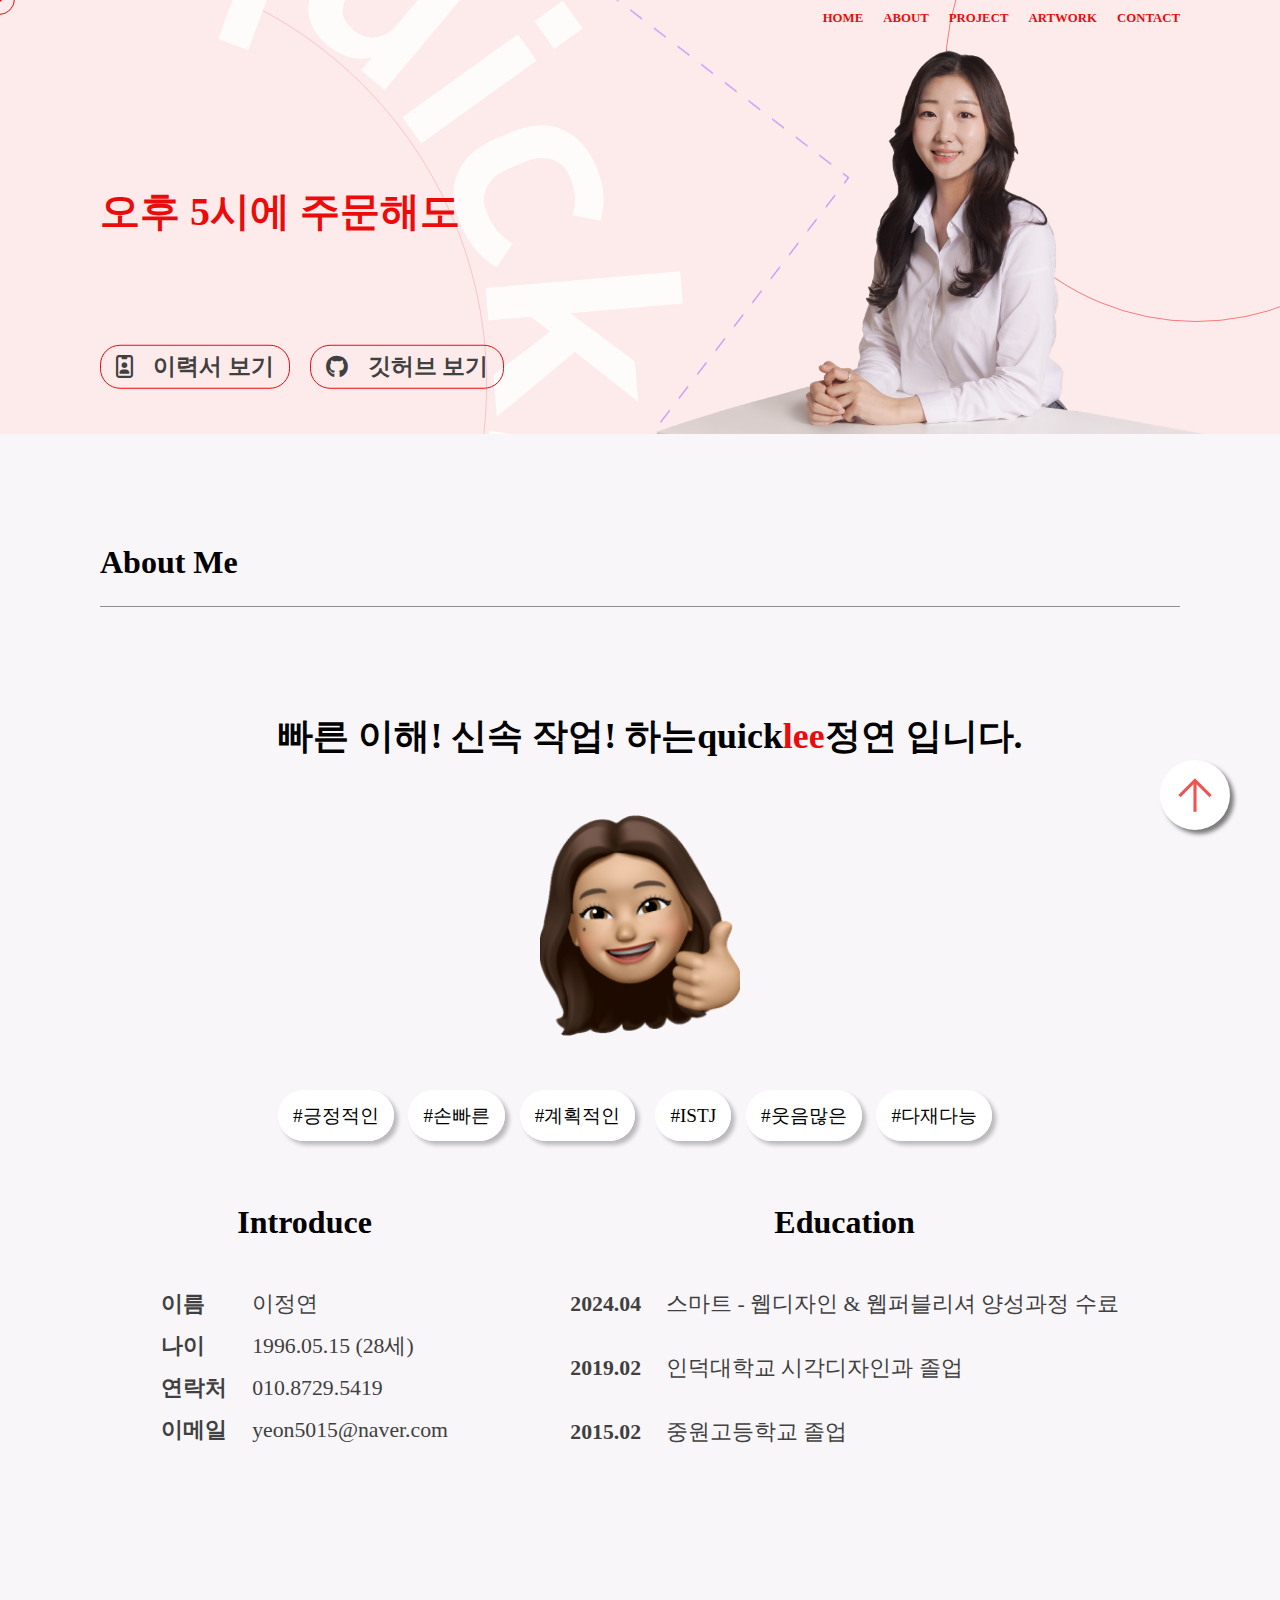
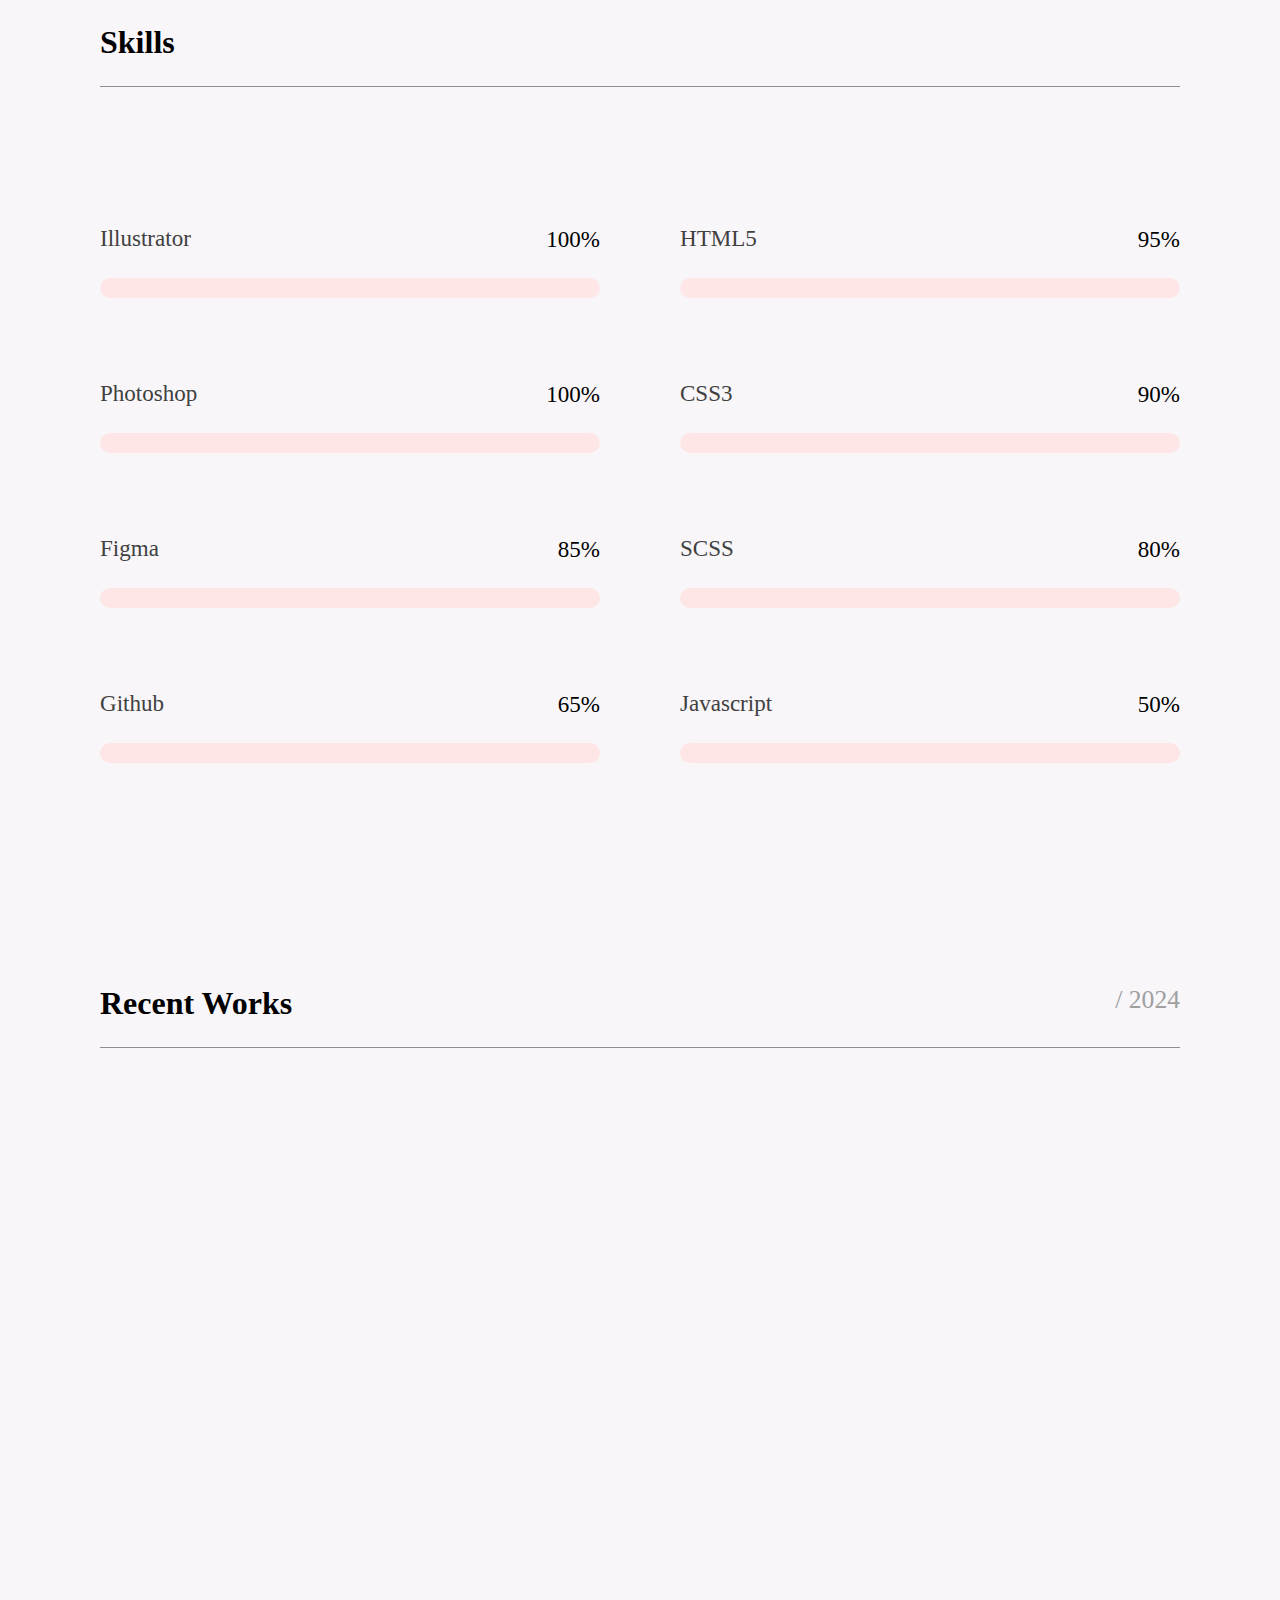
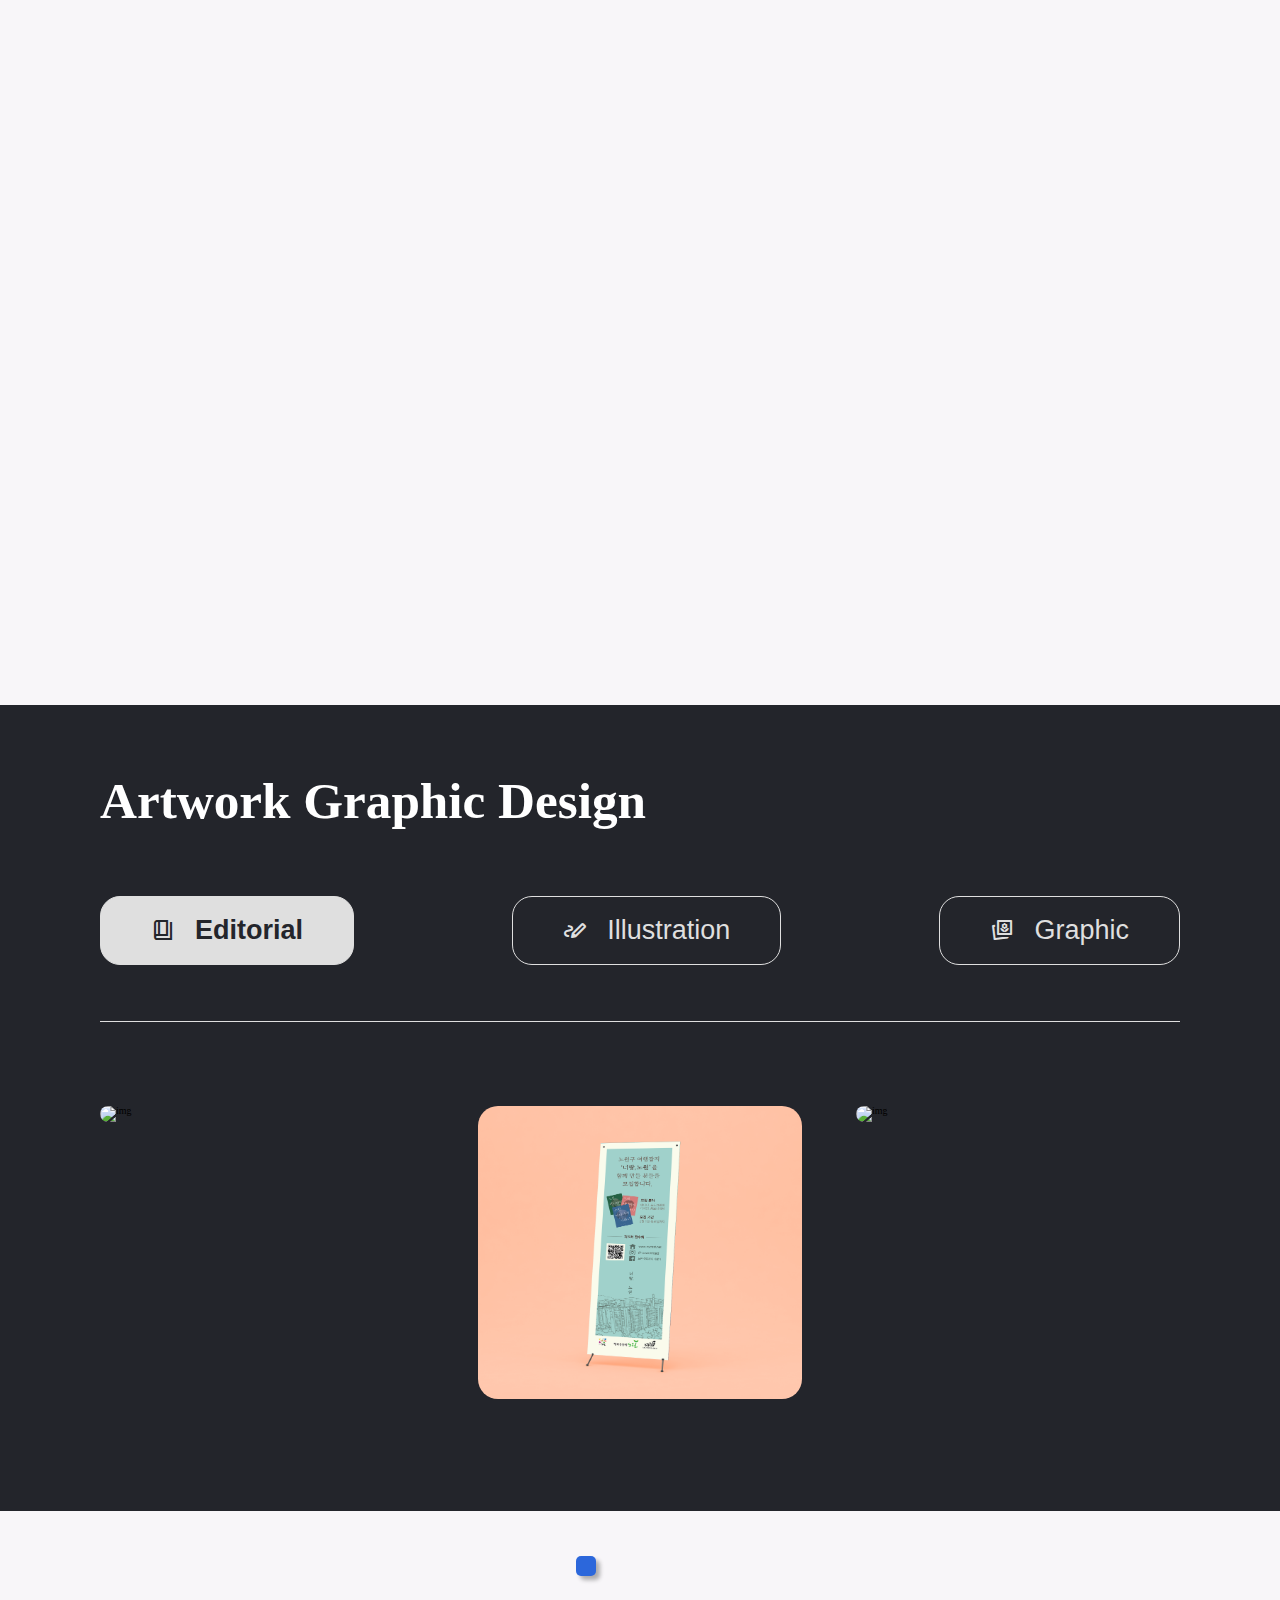
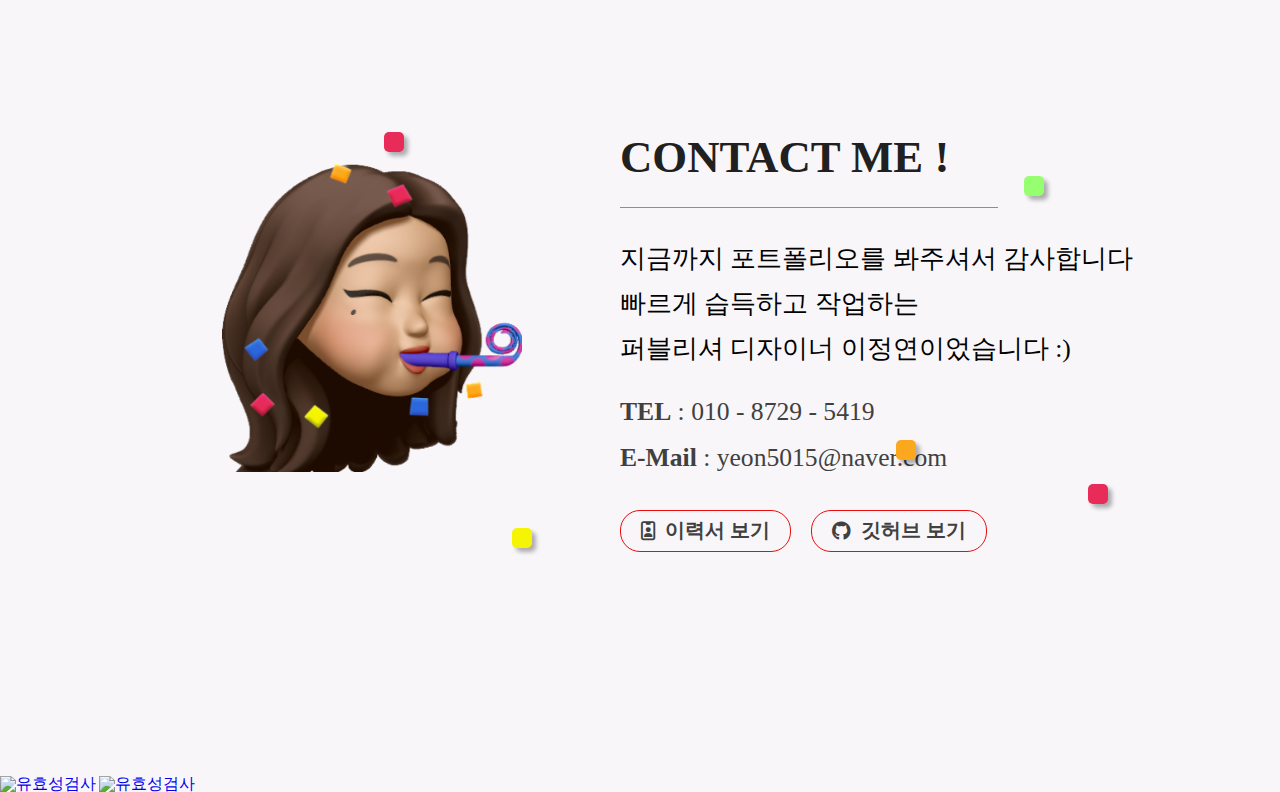
==== index.html @ d88587a2 "end" ====
<!DOCTYPE html>
<html lang="ko">
  <head>
    <meta charset="UTF-8" >
    <meta name="viewport" content="width=device-width, initial-scale=1.0" >
    <title>이정연-포트폴리오</title>    
    <meta name="description" content="신입 퍼블리셔 이정연의 포트폴리오입니다.">
    <meta name="keyword" content="퍼블리셔, 포트폴리오, 프로젝트, 신입퍼블리셔, 웹디자이너, 관공서 프로젝트, publisher, html5, css">
    <meta name="author" content="이정연">
    <meta property="og:title" content="포트폴리오">
    <link rel="icon" href="./img/image-1.png" type="image/x-icon">
    <meta property="og:url" content="https://leejyeon55.github.io/portfolio/">
    <meta property="og:type" content="website">
    <meta property="og:image" content="./img/sns_img.png">
    <meta property="og:site_name" content="이정연의 포트폴리오">
    <meta property="og:description" content="신입 퍼블리셔 이정연의 포트폴리오입니다.">
    <link rel="stylesheet" href="https://fonts.googleapis.com/css2?family=Material+Symbols+Outlined:opsz,wght,FILL,GRAD@24,400,0,0" >
    <link rel="stylesheet" href="https://cdnjs.cloudflare.com/ajax/libs/animate.css/4.1.1/animate.min.css">
    <link rel="stylesheet" href="./style/reset.css">
    <link rel="stylesheet" href="./style/style.css">

  </head>
  <body>
    <div class="wrap">
        <div class="followAnimation"></div>
      <header id="home">       
        <nav id="top" class="inner df">
            <div class="logo">        
               <h1 id="lottie"></h1>
            </div>
              <ul class="gnb df">
                <li><a href="#home">HOME</a></li>
                <li><a href="#about">ABOUT</a></li>
                <li><a href="#project">PROJECT</a></li>
                <li><a href="#artwork">ARTWORK</a></li>
                <li><a href="#contact">CONTACT</a></li>
              </ul>
              <ul class="sm_gnb df">
                <li><a href="#home">HOME</a></li>
                <li><a href="#about">ABOUT</a></li>
                <li><a href="#project">PROJECT</a></li>
                <li><a href="#artwork">ARTWORK</a></li>
                <li><a href="#contact">CONTACT</a></li>
              </ul>
              <div class="contact_me">
                <a href="#contact">CONTACT</a>
              </div>
        </nav>
        <div class="banner inner df">
            <div class="banner_text">
                <div class="main_text">
                    <p>오후 5시에 주문해도</p>
                    <p id="dynamic"></p>
                </div>
                <div class="banner_btn df">
                    <a href="https://drive.google.com/file/d/1FOBroi4h_E5xNNiQlBnAOPqpYrY0nKlE/view?usp=sharing" target="_blank" class="button1 df">
                      <i class="fa-regular fa-id-badge"></i>
                        <p>이력서 보기</p>
                        </a>
                      <a href="https://github.com/leejyeon55" target="_blank" class="button2 df">
                        <i class="fa-brands fa-github"></i>
                        <p>깃허브 보기</p>
                      </a>
                </div>
            </div>
            <div class="profile">
                <img src="./img/me2.png" alt="profile">
            </div>
        </div>
        <div class="rotate">
            <img src="./img/rotate.svg" alt="rotate">
        </div>
      </header>
      <main>
        <div id="about" class="section1 inner">
            <div class="aboutme">
                <p>About Me</p>
            </div>
            <div class="quicklee df">
                <div class="img1">
                    <img src="./img/image-1.png" alt="image">
                </div>
                <div class="img2">
                    <img src="./img/image-2.png" alt="image">
                </div>
                <div class="intro_text df">
                    <p>빠른 이해! 신속 작업! 하는</p>
                    <div class="df">
                    <p>quick</p>
                        <span>lee</span>
                        <p> 정연 입니다.</p>
                    </div>
                </div>
                <div class="intro_img">
                    <img src="./img/image-4.png" alt="image">
                </div>
            </div>
            <div class="intro df">
                <div class="introduce">
                    <h3>Introduce</h3>
                    <div class="text_box df">
                        <div class="text_left">
                            <span>이름</span>
                            <span>나이</span>
                            <span>연락처</span>
                            <span>이메일</span>
                        </div>
                        <div class="text_right">
                            <p>이정연</p>
                            <p>1996.05.15 (28세)</p>
                            <p><a href="tel:010-8729-5419">010.8729.5419</a></p>
                            <p><a href="mailto:yeon5015@naver.com">yeon5015@naver.com</a></p>
                        </div>
                    </div>
                </div>
                <div class="personalities">
                    <h3>Personalities</h3>
                    <div class="text_box">
                        <div class="text_top">
                            <span>#긍정적인</span>
                            <span>#손빠른</span>
                            <span>#계획적인</span>
                        </div>
                        <div class="text_bottom">
                            <span>#ISTJ</span>
                            <span>#웃음많은</span>
                            <span>#다재다능</span>
                        </div>
                    </div>
                </div>
                <div class="education">
                    <h3>Education</h3>
                    <div class="text_box df">
                        <div class="text_left">
                            <span>2024.04</span>
                            <span>2019.02</span>
                            <span>2015.02</span>
                        </div>
                        <div class="text_right">
                            <p> <b>스마트 - 웹디자인 &amp;</b> 웹퍼블리셔 양성과정 수료</p>
                            <p>인덕대학교 시각디자인과 졸업</p>
                            <p>중원고등학교 졸업 </p>
                        </div>
                    </div>
                </div>
            </div>
        </div>
        <div class="section2 inner">
            <div class="skills">
                <p>Skills</p>
            </div>
            <div class="skill_bar df">
                <div class="skill_left">
                    <div class="illustrator">
                        <p>Illustrator</p>
                        <div class="bar">
                            <span class="pbar"></span>
                            <span class="bar_counter">100</span>
                        </div>
                    </div>
                    <div class="photoshop">
                        <p>Photoshop</p>
                        <div class="bar">
                            <span class="pbar"></span>
                            <span class="bar_counter">100</span>
                        </div>
                    </div>
                    <div class="figma">
                        <p>Figma</p>
                        <div class="bar">
                            <span class="pbar"></span>
                            <span class="bar_counter">85</span>
                        </div>
                    </div>
                    <div class="github">
                        <p>Github</p>
                        <div class="bar">
                            <span class="pbar"></span>
                            <span class="bar_counter">65</span>
                        </div>
                    </div>
                </div>
                <div class="skill_right">
                    <div class="html-5">
                        <p>HTML5</p>
                        <div class="bar">
                            <span class="pbar"></span>
                            <span class="bar_counter">95</span>
                        </div>
                    </div>
                    <div class="css-3">
                        <p>CSS3</p>
                        <div class="bar">
                            <span class="pbar"></span>
                            <span class="bar_counter">90</span>
                        </div>
                    </div>
                    <div class="scss">
                        <p>SCSS</p>
                        <div class="bar">
                            <span class="pbar"></span>
                            <span class="bar_counter">80</span>
                        </div>
                    </div>
                    <div class="javascript">
                        <p>Javascript</p>
                        <div class="bar">
                            <span class="pbar"></span>
                            <span class="bar_counter">50</span>
                        </div>
                    </div>
                </div>
            </div>
        </div>
        <div id="project" class="section3 inner">
            <div class="recent_works df">
                <p>Recent Works</p>
                <span>/ 2024</span>
            </div> 
            <div class="project1 df">
                <div class="project1_box">
                    <img src="./img/SafariBrowser.png" alt="img">
                </div>
                <div class="project1_box2">
                    <div class="project1_explan">
                        <div class="project1_text">
                            <div class="title df">
                                <h2>인천광역시립박물관</h2>
                                <a href="https://leejyeon55.github.io/project1/" target="_blank">
                                  <span class="material-symbols-outlined">
                                    arrow_forward
                                    </span>
                                </a>
                            </div>
                            <div class="period df">
                                <div class="period_left">
                                    <span>제작기간</span>
                                    <span>기여도</span>
                                    <span>배포매체</span>
                                    <span>사용프로그램</span>
                                    <span>사용프로그램</span>
                                </div>
                                <div class="period_right">
                                    <p>4주</p>
                                    <p>100%</p>
                                    <p>Desktop, Moblie</p>
                                    <p>Photoshop Illustrator</p>
                                    <span>HTML5 CSS3 JavaScript </span>
                                </div>
                            </div>
                            <div class="sm_period df">
                                <p>제작기간                                    <span>4주</span>
                                </p>
                                <p>기여도                                     <span>100%</span>
                                </p>
                                <p>사용프로그램
                                <span>HTML5 CSS3 JavaScript Jquery</span>
                                </p>
                            </div>
                            <div class="main_text">
                                <p>
                                    HTML 구조를 배우며 가장 먼저 진행했던 프로젝트로
                                    <br>
                                    기존 프로젝트의 디자인을 Photoshop과 Illustrator 
                                    <br>
                                    프로그램을
                                    활용해 새롭게 디자인하는 작업을 진행했습니다.
                                    <br>
                                    웹 접근성과 표준성을 준수하며
                                    스킵메뉴를 추가하고,
                                    <br>
                                    HTML과 CSS를 사용하여 제작하였습니다
                                    <br>
                                    메인 배너는 외부 플러그인 없이 직접 코드를 작성하여
                                    <br> 구현했으며,
                                    모바일 사용자 경험을 고려한 <b>적응형 페이지</b>도 
                                    <br>
                                    별도로 제작했습니다.</p>
                            </div>
                        </div>
                    </div>
                    <div class="botton df">
                        <a href="https://www.figma.com/proto/WlCP3533FpPjxlXYtYlZc2/%ED%94%84%EB%A1%9C%EC%A0%9D%ED%8A%B81-ppt?page-id=0%3A1&type=design&node-id=1-2&viewport=457%2C-498%2C0.25&t=hX3dc1eucXziGG2v-1&scaling=contain&mode=design" target="_blank" class="btn1 df">
                          <i class="fa-regular fa-file-lines"></i>
                            <p>기획서 보기</p>
                        </a>
                        <a href="https://github.com/leejyeon55/project1" target="_blank" class="btn2 df">
                          <i class="fa-brands fa-github"></i>
                            <p>깃허브 보기</p>
                        </a>
                        <a href="https://leejyeon55.github.io/project1/" target="_blank" class="btn3 df">
                          <span class="material-symbols-outlined">
                            home
                            </span>
                            <p>홈페이지 보기</p>
                        </a>
                    </div>
                </div>
            </div>
        </div>
        <div class="section4 inner">
            <div class="project2 df">
                <div class="project2_box2">
                    <img src="./img/SafariBrowser.png" alt="img">
                </div>
                <div class="project2_box">
                    <div class="project2_explan">
                        <div class="project2_text">
                            <div class="title df">
                                <h2>국립정신건강센터</h2>
                                <a href="https://leejyeon55.github.io/project2/" target="_blank">
                                  <span class="material-symbols-outlined">
                                    arrow_forward
                                    </span>
                                </a>
                            </div>
                            <div class="period df">
                                <div class="period_left">
                                    <span>제작기간</span>
                                    <span>기여도</span>
                                    <span>배포매체</span>
                                    <span>사용프로그램</span>
                                </div>
                                <div class="period_right">
                                    <p>2주</p>
                                    <p>100%</p>
                                    <p>Desktop, Moblie</p>
                                    <span>HTML5 CSS3 JavaScript </span>
                                </div>
                            </div>
                            <div class="sm_period df">
                                <p>제작기간                                    <span>2주</span>
                                </p>
                                <p>기여도                                     <span>100%</span>
                                </p>
                                <p>사용프로그램
                                <span>HTML5 CSS3 JavaScript Jquery</span>
                                </p>
                            </div>
                            <div class="main_text">
                                <p>
                                    처음으로 작업한 <b>반응형 웹사이트</b> 국립정신건강센터입니다.
                                    <br >
                                    반응형 웹사이트 작업을 통해, 화면 크기가 줄어들 때  
                                    상단 
                                    <br>
                                    gnb영역에 햄버거 메뉴가 나타나도록 구현했습니다.
                                    <br >
                                    사용자가 메뉴를 클릭하면 부드러운 애니메이션 효과와 함께 
                                    <br>
                                    햄버거 메뉴가 표시되는 인터랙티브한 경험을 제공했습니다.
                                    <br>
                                    HTML 구조설계와 CSS활용 능력이 향상되면서, 이전 
                                    <br>프로젝트에 비해 더욱 수월하게 작업을 진행할 수 있었습니다.
                                    <br >
                                    swiper 효과를 활용해 슬라이드 기능을 추가하고,
                                    <br >
                                    스크롤시 애니메이션 기능을 적용하여 사용자의 상호작용을 
                                    <br>
                                    더욱 풍부하게 만들었습니다.
                                    <br >
                                    </p>
                            </div>
                        </div>
                    </div>
                    <div class="botton df">
                        <a href="https://github.com/leejyeon55/project2" target="_blank" class="btn1 df">
                          <i class="fa-brands fa-github"></i>
                            <p>깃허브 보기</p>
                        </a>
                        <a href="https://leejyeon55.github.io/project2/" target="_blank" class="btn2 df">
                          <span class="material-symbols-outlined">
                            home
                            </span>
                            <p>홈페이지 보기</p>
                        </a>
                    </div>
                </div>
            </div>
        </div>
        <div class="section5 inner">
            <div class="project3 df">
                <div class="project3_box">
                    <img src="./img/SafariBrowser.png" alt="img">
                </div>
                <div class="project3_box2">
                    <div class="project3_explan">
                        <div class="project3_text">
                            <div class="title df">
                                <h2>BIKO</h2>
                                <a href="https://leejyeon55.github.io/project3/" target="_blank">
                                  <span class="material-symbols-outlined">
                                    arrow_forward
                                    </span>
                                </a>
                            </div>
                            <div class="period df">
                                <div class="period_left">
                                    <span>제작기간</span>
                                    <span>기여도</span>
                                    <span>배포매체</span>
                                    <span>사용프로그램</span>
                                </div>
                                <div class="period_right">
                                    <p>2일</p>
                                    <p>100%</p>
                                    <p>Desktop, Moblie</p>
                                    <span>HTML5 SCSS JavaScript </span>
                                </div>
                            </div>
                            <div class="sm_period df">
                                <p>제작기간                                    <span>2일</span>
                                </p>
                                <p>기여도                                     <span>100%</span>
                                </p>
                                <p>사용프로그램
                                <span>HTML5 SCSS Jquery</span>
                                </p>
                            </div>
                            <div class="main_text">
                                <p>
                                  SCSS를 배우고 활용하여 처음 작업한 <b>반응형 웹사이트</b>입니다. 
                                  <br>
                                  SCSS를 배우면서 기존 CSS보다 작성하기 편리하고 
                                  <br>
                                  여러 구성에 대해 효율적으로 관리가 가능하다는
                                  <br>
                                  여러가지 장점들을 이번 프로젝트를 통해 알게되었습니다.
                                  <br>
                                  특히 반응형 웹 디자인 작업에서 SCSS의 사용은 기존 
                                  <br>
                                  CSS 방식보다 편리하다는것을 알게되었습니다.
                                  <br>
                                  또한, gsap플러그인과 Jquery를 사용하여 다양한 
                                  <br>
                                  애니메이션 효과를 구현했으며 SCSS의 다양한 기능을 익히며 
                                  <br>즐겁게 제작한 프로젝트입니다.
                                  </p>
                            </div>
                        </div>
                    </div>
                    <div class="botton df">
                        <a href="https://github.com/leejyeon55/project3" target="_blank" class="btn1 df">
                          <i class="fa-brands fa-github"></i>
                            <p>깃허브 보기</p>
                        </a>
                        <a href="https://leejyeon55.github.io/project3/" target="_blank" class="btn2 df">
                          <span class="material-symbols-outlined">
                            home
                            </span>
                            <p>홈페이지 보기</p>
                        </a>
                    </div>
                </div>

            </div>
        </div>
        <div class="section6 inner">
            <div class="project4 df">
                <div class="project4_box2">
                </div>
                <div class="project4_box">
                    <div class="project4_explan">
                        <div class="project4_text">
                            <div class="title df">
                                <h2>멍데이(Mong Day)</h2>
                                <a href="https://www.figma.com/proto/TZ0Gwv4Vo7ztwXMhOubgep/%EB%A9%8D%EB%8D%B0%EC%9D%B4?type=design&node-id=244-1712&t=CnbMYApQoXj8cYOb-1&scaling=min-zoom&page-id=97%3A663&starting-point-node-id=244%3A1712&mode=design" target="_blank" >
                                  <span class="material-symbols-outlined">
                                    arrow_forward
                                    </span>
                                </a>
                            </div>
                            <div class="period df">
                                <div class="period_left">
                                    <span>제작기간</span>
                                    <span>기여도</span>
                                    <span>배포매체</span>
                                    <span>사용프로그램</span>
                                </div>
                                <div class="period_right">
                                    <p>2주</p>
                                    <p>70%</p>
                                    <p>Moblie</p>
                                    <span>Figma</span>
                                </div>
                            </div>
                            <div class="sm_period df">
                                <p>제작기간                                    <span>2주</span>
                                </p>
                                <p>기여도                                     <span>70%</span>
                                </p>
                                <p>사용프로그램
                                <span>Figma</span>
                                </p>
                            </div>
                            <div class="main_text">
                                <p>
                                    Figma를 사용하여 제작한 프로토타입 앱 멍데이입니다. 
                                    <br>
                                    멍데이는 UI,UX디자인에 대한 이해를 바탕으로                             <br>
                                    만들어진 프로젝트입니다.
                                    <br>
                                    앱의 주요 내용은 매일매일 내 반려견을 케어하는 것으로,
                                    <br>
                                    다인가구와 1인가구를 대상으로
                                    반려견의 건강상태,
                                    <br>
                                    유기견정보, 반려견과 함께할수있는 장소 등  
                                    내 반려견만을 위한 정보를 제공하고 추천해주는 앱을 제작했습니다.
                                    <br>
                                    Figma의 다양한 기능과 협업 도구들을 이용하면서
                                    <br>
                                    디자인 실력이 크게 향상된 프로젝트였습니다.
                                    </p>
                            </div>
                        </div>
                    </div>
                    <div class="botton df">
                        <a href="https://www.figma.com/proto/TZ0Gwv4Vo7ztwXMhOubgep/%EB%A9%8D%EB%8D%B0%EC%9D%B4?page-id=0%3A1&type=design&node-id=66-1193&viewport=18%2C135%2C0.05&t=ycWaEBUgnz40suw2-1&scaling=contain&mode=design" target="_blank" class="btn1 df">
                          <i class="fa-regular fa-file-lines"></i>
                            <p>기획서 보기</p>
                        </a>
                        <a href="https://www.figma.com/proto/TZ0Gwv4Vo7ztwXMhOubgep/%EB%A9%8D%EB%8D%B0%EC%9D%B4?type=design&node-id=244-1712&t=CnbMYApQoXj8cYOb-1&scaling=min-zoom&page-id=97%3A663&starting-point-node-id=244%3A1712&mode=design" target="_blank" class="btn2 df">
                          <span class="material-symbols-outlined">
                            send_to_mobile
                            </span>
                        <p>프로토타입 보기</p>
                        </a>
                    </div>
                </div>
            </div>
        </div>
        <div id="artwork" class="section7">
            <div class="inner">
                <div class="artwork">
                    <p>Artwork Graphic Design</p>
                </div>
                <div class="tabs">
                  <ul class="artwork_btn df">
                      <li class="editorial">
                        <a href="#tab1" class="df on">
                          <span class="material-symbols-outlined">
                            book_4
                            </span>
                            <p>Editorial</p>
                        </a>
                      </li>
                      <li class="illustration">
                        <a href="#tab2" class="df">
                          <span class="material-symbols-outlined">
                            stylus_note
                            </span>
                            <p>Illustration</p>
                        </a>
                      </li>
                      <li class="graphic">
                        <a href="#tab3" class="df">
                          <span class="material-symbols-outlined">
                            photo_prints
                            </span>
                            <p>Graphic</p>
                        </a>
                      </li>
                  </ul>
                  <div class="artwork_img df">
                      <div id="tab1" class="editorial on">
                        <div class="imgbox">
                            <img class="img" src="./img/editorial-mockup.png" alt="img">
                            <div class="caption">
                                <h2>북커버 디자인</h2>
                                <p>제작기간 : 1주</p>
                                <span>사용프로그램 : Photoshop Illustrator</span>
                                <a href="#" class="pic" data-src="./gallery/editorial-book.html">자세히보기</a>
                            </div>
                            <div class="sm_caption">
                                <h2>편집 디자인</h2>
                                <span>사용프로그램 : Photoshop Illustrator</span>
                                <a href="#" class="pic" data-src="./gallery/editorial-sm.html">자세히보기</a>
                            </div>
                        </div>
                        <div class="imgbox">
                            <img class="img" src="./img/editorial-banner-mockup.png" alt="img">
                            <div class="caption">
                                <h2>현수막 디자인</h2>
                                <p>제작기간 : 1주</p>
                                <span>사용프로그램 : Photoshop Illustrator</span>
                                <a href="#" class="pic" data-src="./gallery/editorial-banner.html">자세히보기</a>
                            </div>
                        </div>
                        <div class="imgbox">
                            <img src="./img/editorial-poster-mockup.png" alt="img">
                            <div class="caption">
                                <h2>포스터 디자인</h2>
                                <p>제작기간 : 1주</p>
                                <span>사용프로그램 : Photoshop Illustrator</span>
                                <a href="#" class="pic" data-src="./gallery/editorial-poster.html">자세히보기</a>
                            </div>
                        </div>
                      </div>
                      <div id="tab2" class="illustration">
                        <div class="imgbox">
                            <img class="img" src="./img/illustration-mockup-1.png" alt="img">
                            <div class="caption">
                                <h2>일러스트</h2>
                                <p>제작기간 : 1~2일</p>
                                <span>사용프로그램 :  Procreate</span>
                            </div>
                            <div class="sm_caption">
                                <h2>일러스트</h2>
                                <span>사용프로그램 : Procreate</span>
                                <a href="#" class="pic" data-src="./gallery/illustration-sm.html">자세히보기</a>
                            </div>
                        </div>
                        <div class="imgbox">
                            <img class="img" src="./img/illustration-mockup-2.png" alt="img">
                            <div class="caption">
                                <h2>일러스트</h2>
                                <p>제작기간 : 1~2일</p>
                                <span>사용프로그램 :  Procreate</span>
                            </div>
                        </div>
                        <div class="imgbox">
                            <img src="./img/illustration-mockup-3.png" alt="img">
                            <div class="caption">
                                <h2>일러스트</h2>
                                <p>제작기간 : 1~2일</p>
                                <span>사용프로그램 :  Procreate</span>
                            </div>
                        </div>
                      </div>
                      <div id="tab3" class="graphic">
                        <div class="imgbox">
                            <img class="img" src="./img/graphic-poster-mockup.png" alt="img">
                            <div class="caption">
                                <h2>영화포스터 리디자인</h2>
                                <p>제작기간 : 1일</p>
                                <span>사용프로그램 : Illustrator</span>
                                <a href="#" class="pic" data-src="./gallery/graphic-poster-1.html">자세히보기</a>
                            </div>
                            <div class="sm_caption">
                                <h2>그래픽 디자인</h2>
                                <span>사용프로그램 : Illustrator</span>
                                <a href="#" class="pic" data-src="./gallery/graphic-sm.html">자세히보기</a>
                            </div>
                        </div>
                        <div class="imgbox">
                            <img class="img" src="./img/graphic-brand-mockup.png" alt="img">
                            <div class="caption">
                                <h2>브랜드 디자인</h2>
                                <p>제작기간 : 1주</p>
                                <span>사용프로그램 : Illustrator</span>
                                <a href="#" class="pic" data-src="./gallery/graphic-poster-2.html">자세히보기</a>
                            </div>
                        </div>
                        <div class="imgbox">
                            <img src="./img/graphic-Illustration-img.png" alt="img">
                            <div class="caption">
                                <h2>그래픽 디자인</h2>
                                <p>제작기간 : 1~2일</p>
                                <span>사용프로그램 : Illustrator</span>
                                <a href="#" class="pic" data-src="./gallery/graphic-poster-3.html">자세히보기</a>
                            </div>
                        </div>
                      </div>
                  </div>
                </div>
            </div>
        </div>
      </main>
      <footer id="contact">
        <div class="footer inner df">
          <div class="footer_left inner">
              <div class="img3">
                <img src="./img/image-3.png" alt="image">
              </div>
          </div>
          <div class="footer_right inner">
              <div class="contact"><h2>CONTACT ME !</h2></div>
              <div class="contact_text">
                  <p>지금까지 포트폴리오를 봐주셔서 감사합니다</p>
                  <p>빠르게 습득하고 작업하는</p>
                  <p>퍼블리셔 디자이너 이정연이었습니다 :&#41;</p>
              </div>
              <div class="contact_num df">
                  <div class="tel"><b>TEL</b> : <a href="tel:010-8729-5419">010 - 8729 - 5419</a></div>
                  <div class="e-mail"><b>E-Mail</b> : <a href="mailto:yeon5015@naver.com">yeon5015@naver.com</a></div>
              </div>
              <div class="contact_btn df">
                <a href="https://drive.google.com/file/d/1FOBroi4h_E5xNNiQlBnAOPqpYrY0nKlE/view?usp=sharing" target="_blank" class="button1 df">
                  <i class="fa-regular fa-id-badge"></i>
                <p>이력서 보기</p>
                </a>
              <a href="https://github.com/leejyeon55" target="_blank" class="button2 df">
                <i class="fa-brands fa-github"></i>
                <p>깃허브 보기</p>
              </a>
              </div>
          </div>
        </div>
        <div class="top">
            <a href="#top">
                <span class="material-symbols-outlined">arrow_upward
                </span>
            </a>
        </div>
        <div class="effect">
            <span data-value="-5"></span>
            <span data-value="5"></span>
            <span data-value="-5"></span>
            <span data-value="5"></span>
            <span data-value="-5"></span>
            <span data-value="5"></span>
        </div>
        <a href="https://validator.w3.org/check?uri=https://leejyeon55.github.io/portfolio/"><img src="https://user-images.githubusercontent.com/59301948/210939606-50ea4ba6-6817-45df-b5af-e220ab606c5b.png" alt="유효성검사" width="90"></a>
        <a href="https://jigsaw.w3.org/css-validator/validator?uri=https://leejyeon55.github.io/portfolio/"><img src="https://github.com/leejyeon55/git-test/assets/159090254/7722642a-cecb-4e93-9c28-3dd41de313ec" alt="유효성검사"></a>
      </footer>
      <div id="lightbox">
        <div id="lightboxImage"></div>
    </div>
    </div>
    <script src='https://code.jquery.com/jquery-3.7.1.min.js' integrity='sha256-/JqT3SQfawRcv/BIHPThkBvs0OEvtFFmqPF/lYI/Cxo=' crossorigin='anonymous'></script>
		<script src="https://code.jquery.com/ui/1.13.2/jquery-ui.js"></script>
        <script src="https://cdnjs.cloudflare.com/ajax/libs/gsap/3.12.5/gsap.min.js"></script>
        <script src="https://cdn.jsdelivr.net/npm/gsap@3.12.5/dist/ScrollTrigger.min.js"></script>
        <script src="https://cdnjs.cloudflare.com/ajax/libs/lottie-web/5.12.2/lottie.min.js"></script>
		<script src="js/script.js"></script>
  </body>
</html>
---- style/style.css ----
@charset "utf-8";
@import url(./reset.css);
@import url(./all.min.css);

/* ====================================
    ======= wrap ======    
==================================== */
.wrap {
	width: 100%;
	margin: auto;
}
.inner {
    width: 100%;
	max-width: 1900px;
	padding: 0 100px;
	margin: auto;
}
body{
	overflow-x: hidden;
}
/* ====================================
    ======= followAnimation ======    
==================================== */	
.followAnimation {
	position: fixed;
	top: 0;
	left: 0;
  	will-change: transform;
  	transform: translate(0,0);
	z-index: 9;
	user-select: none;
    pointer-events: none;
}
.followAnimation::after{
	position: absolute;
	content: '';
	top: -5px;
	left: -5px;
	width: 7px;
	height: 7px;
	background-color: var(--primary1);
	border-radius: 100%;
}
.followAnimation::before{
	top: -17px;
	left: -17px;
	position: absolute;
	content: '';
	width: 30px;
	height: 30px;
	border:1px solid var(--primary1);
	border-radius: 100%;
}
/* ====================================
    ======= header ======    
==================================== */	
header{
	background: #fdebeb;
	width: 100%;
	position: relative;
	overflow: hidden;
}
header::after{
	position: absolute;
	content: '';
	width: 1600px;
	height: 1600px;
	top: -240px;
	left: -361px;
	background: url(../img/Rectangle.png) no-repeat 100%;
}
header::before{
	position: absolute;
	content: '';
	border: 1px solid var(--primary1);
	border-radius: 50%;
	width: 700px;
	height: 700px;
	top: -104px;
	right: -145px;
	opacity: .5;
}
header .rotate{
	position: absolute;
	top: -30%;
	left: -27%;
	z-index: 1;
	opacity: .8;
	animation: rotate 10s linear infinite;
    transform-origin:50% 50% ;
}
@keyframes rotate {
	to {
	  transform: rotate(1turn);
	}
  }

nav{
	width: 100%;
	max-height: calc(var(--row) * 4);
	position: relative;
	z-index: 5;
	padding-top: 28px;
}
nav .logo{
	position: relative;
	top: -30px;
	left: -10px;
}
nav .logo #lottie{
	width: 30%;
}
nav ul{
	position: absolute;
	right: 100px;
	top: 70%;
	transform: translateY(-70%);
}
.sm_gnb{
	display: none;
}
nav ul li a{
	font-size: 1vw;
	font-family: 'NanumSquareNeo';
	font-weight: bold;
	margin-left: 20px;
	color: var(--primary1);
}
nav ul li a:hover{
	color: #404040;
	transition: all .5s;
}
.banner_text{
	width: 100%;
	max-width: 70%;
}
.contact_me{
	display: none;
}
.main_text #dynamic{
	position: relative;
	display: inline-block;
}
.main_text #dynamic::after{
	content: '';
	position: absolute;
	display: block;
	top: 50%;
	right: -15px;
	transform: translateY(-50%);
	width: 4px;
	height: 85%;
	background: var(--primary1);
}
.main_text #dynamic.active::after{
    display: none;
}
.banner_text .main_text{
	position: absolute;
	top: 50%;
	transform: translateY(-50%);
	left: 100px;
    align-items: flex-start;
    justify-content: flex-start;
	z-index: 2;
}
.banner_text .banner_btn{
	position: absolute;
	top: 50%;
	transform: translateY(-50%);
	left: 100px;
	z-index: 2;
}
.banner_text .main_text p{
	color: var(--primary1);
    text-align: left;
    font-family: 'NanumSquareNeo';
    font-size: 3.5vw;
    line-height: 100px;
    font-weight: 700;
}
.banner_text .button1,
.banner_text .button2{
	border: 1px solid var(--primary1);
	border-radius: 20px;
	text-align: center;
	align-items: center;
	padding: 10px 30px;
	gap: 20px;
	margin-top: 300px;
	margin-right: 20px;
}
.banner_text .button1:hover,
.banner_text .button2:hover{
	background: var(--primary1);
	border-radius: 20px;
	color: #fff;
	transition: all .5s;
}
.banner_btn i{
	font-size: 2.5vh;
}
.banner_text .button1 p,
.banner_text .button2 p{
	font-size:2.5vh;
	font-family: 'NanumSquareNeo';
	font-weight: 700;
}
.banner_btn a{
	cursor: pointer;
	color: #404040;
}
.profile{
	position: relative;
	width: 100%;
	max-width: 30%;
	margin-right: 250px;
	z-index: 5;
	top: 20px;
	right: 200px;
}
.profile img{
	width: 200%;
}
/* ====================================
    ======= main ======    
==================================== */	
main{
	background: var(--bg2);
}
/* ====================================
    ======= section1 ======    
==================================== */	
.section1{
	width: 100%;
	height: 100%;
}
.aboutme{
	width: 100%;
	padding-top: 28px;
	padding-bottom: 28px;
	border-bottom: 1px solid var(--text3);
	padding-top: calc(var(--row) * 4);
}
.aboutme p{
	font-size: 1.7vw;
	font-family: 'NanumSquareNeo';
	font-weight: 700;
}
.quicklee{
	margin-top: calc(var(--row) * 4);
	justify-content: space-around;
}
.quicklee .img1 img{
	width: 200px;
}
.quicklee .img2 img{
	width: 144px;
}
.intro_img{
	display: none;
}
.intro_text{
	font-size: 2.8vw;
	font-family: 'NanumSquareNeo';
	font-weight: 700;
	text-align: center;
	align-items: center;
	margin-left: 20px;
}
.intro_text span{
	color: var(--primary1);
}
.intro{
	margin-top: calc(var(--row) * 4);
	justify-content: space-around;
	margin-bottom: calc(var(--row) * 4);
}
.intro h3{
	font-size: 1.5vw;
	font-family: 'NanumSquareNeo';
	font-weight: 700;
	margin-bottom: calc(var(--row) * 2);
}
.introduce .text_box .text_left,
.education .text_box .text_left{
	display: flex;
	flex-direction: column;
	font-weight: bold;
}
.introduce .text_box,
.personalities .text_box,
.education .text_box{
	font-size: 1vw;
	gap: 50px;
}
.introduce .text_box span,
.introduce .text_box p,
.education .text_box span,
.education .text_box p{
	margin-bottom: 20px;
	color: #404040;
}
.introduce .text_box a{
	margin-bottom: 20px;
	color: #404040;
	font-family: 'NanumSquareNeo';
	font-size: 1vw;
}
.personalities .text_box span{
	background-color: #fff;
	border: 0px solid;
	border-radius: 30px;
	padding: 20px;
	margin-right: 20px;
	box-shadow: 4px 4px 4px 0px rgba(0, 0, 0, 0.25);
}
.personalities .text_box .text_top{
	margin-bottom: 80px;
}
/* ====================================
    ======= section2 ======    
==================================== */	
.section2{
	width: 100%;
}
.skills{
	width: 100%;
	padding-top: 28px;
	padding-bottom: 28px;
	border-bottom: 1px solid var(--text3);
}
.skills p{
	font-size: 1.5vw;
	font-family: 'NanumSquareNeo';
	font-weight: 700;
}
.skill_bar{
	margin-top: calc(var(--row) * 5);
	margin-bottom: calc(var(--row) * 4);
}
.skill_left{
	width: 50%;
	margin-right: 80px;
}
.skill_right{
	width: 50%;
}
.skill_bar .bar{
	position: relative;
	width: 100%;
	height: 20px;
	background: var(--primary2);
	border-radius: 30px;
}
.skill_bar .pbar{
	--p:0;
	width: var(--p);
	height: 100%;
	background: var(--primary1);
	position: absolute;
	border-radius: 30px;
}
.skill_bar .bar_counter{
	position: absolute;
	font-size:1vw;
	font-family: 'NanumSquareNeo';
	top: -50px;
	right: 0;
}
.skill_bar .bar_counter::after{
	content: '%';
}
.skill_bar p {
	font-size: 1vw;
	margin-bottom: var(--row);
	font-family: 'NanumSquareNeo';
	font-weight: 500;
	color: #404040;
}
.skill_bar>div>div{
	margin-bottom: calc(var(--row) * 3);
}
/* ====================================
    ======= section3 ======    
==================================== */	
.recent_works{
	width: 100%;
	padding-top: 28px;
	padding-bottom: 28px;
	border-bottom: 1px solid var(--text3);
	justify-content: space-between;
}
.recent_works p{
	font-size: 1.5vw;
	font-family: 'NanumSquareNeo';
	font-weight: 700;
}
.recent_works span{
	font-size: 1vw;
	color: #9f9f9f;
}
.project1{
	opacity: 0;
	justify-content: space-between;
	padding-top: calc(var(--row) * 8);
	margin-bottom: calc(var(--row) * 8);
}
.project1_box{
	position: relative;
	width: 60%;
	background-color: #fff;
	border-radius: 5px;
	box-shadow: 4px 4px 4px 0px rgba(0, 0, 0, 0.25);
	overflow: hidden;
	background: url(../img/project1.png) no-repeat center top;
	background-size: 100%;
	transition: all 1.5s;
}
.project1_box:hover{
	background: url(../img/project1.png) no-repeat center bottom;
	background-size: 100%;
}
.project1_box img{
	width: 100%;
	height: 100%;
}
.project1_box2{
	width: 38%;
}
.project1_explan{
	background: var(--bg);
	border-radius: 20px;
	padding: 50px;
}
.project1_text .title{
	justify-content: space-between;
	border-bottom: 1px solid var(--text3);
}
.project1_text .title h2{
	font-size: 1.5vw;
	font-family: 'NanumSquareNeo';
	margin-top: 20px;
	margin-bottom: 20px;
}
.project1_text .title span{
	font-size: 1.5vw;
	line-height: 70px;
	color: var(--text3);
	position: relative;
}
.project1_text .title span:hover{
	color: #404040;
	transition: all .5s;
	transform: translateX(20%);
}
.period{
	padding-top: 28px;
	border-bottom: 1px solid var(--text3);
}
.sm_period{
	display: none;
}
.period_left{
	margin-right: 18px;
}
.period_left span{
	font-size: 1vw;
	color: #808080;
	display: flex;
	flex-direction: column;
	margin-bottom: 28px;
}
.period_right p{
	font-size: 1vw;
	color: #404040;
	margin-bottom: 28px;
}
.project1_explan .main_text{
	margin-top: 28px;
}
.project1_explan .main_text p{
	font-size: 1vw;
	color: #404040;
	font-family: 'NanumSquareNeo';
	line-height: 45px;
}
.project1_explan .main_text b{
	font-weight: bold;
	color: var(--primary1);
	opacity: .8;
}
.project1 .project1_box2 .botton{
	justify-content: space-around;
	margin-top: 28px;
}
.project1 .project1_box2 .botton>a{
	border: 1px solid var(--primary1);
	padding: 20px 30px;
	border-radius: 20px;
	align-items: center;
	gap: 10px;
	cursor: pointer;
}
.project1 .project1_box2 .botton>a:hover{
	background: var(--primary1);
	border-radius: 20px;
	transition: all .5s;
}
.project1 .project1_box2 .botton>a:hover p,
.project1 .project1_box2 .botton>a:hover i,
.project1 .project1_box2 .botton>a:hover span
{
	color: #fff;
}
.project1 .project1_box2 .botton i,
.project1 .project1_box2 .botton span{
	font-size: 2vh;
	color: #404040;
}
.project1 .project1_box2 .botton>a p{
	font-size: 2vh;
	color: #404040;
}


/* ====================================
    ======= section4 ======    
==================================== */	
.project2{
	opacity: 0;
	justify-content: space-between;
	flex-direction: row-reverse;
	margin-top: 28px;
	margin-bottom: calc(var(--row) * 8);
}
.project2_box{
	width: 38%;
}
.project2_box2{
	position: relative;
	width: 60%;
	background-color: #fff;
	border-radius: 5px;
	box-shadow: 4px 4px 4px 0px rgba(0, 0, 0, 0.25);
	overflow: hidden;
	background: url(../img/project2.png) no-repeat center top;
	transition: all 1.5s;
	background-size: 100%;
}
.project2_box2:hover{
	background: url(../img/project2.png) no-repeat center bottom;
	background-size: 100%;
}
.project2_box2 img{
	width: 100%;
	height: 100%;
}
.project2_explan{
	background: var(--bg);
	border-radius: 20px;
	padding: 50px;
}
.project2_text .title{
	justify-content: space-between;
	border-bottom: 1px solid var(--text3);
}
.project2_text .title h2{
	font-size: 1.5vw;
	font-family: 'NanumSquareNeo';
	margin-top: 20px;
	margin-bottom: 20px;
}
.project2_text .title span{
	font-size: 1.5vw;
	line-height: 70px;
	color: var(--text3);
	position: relative;
}
.project2_text .title span:hover{
	color: #404040;
	transition: all .5s;
	transform: translateX(20%);
}
.period{
	padding-top: 28px;
	border-bottom: 1px solid var(--text3);
}
.period_left{
	margin-right: 20px;
}
.period_left span{
	font-size: 1vw;
	color: #808080;
	display: flex;
	flex-direction: column;
	margin-bottom: 28px;
}
.period_right p{
	font-size: 1vw;
	color: #404040;
	margin-bottom: 28px;
}
.period_right span{
	font-size: 1vw;
	color: #404040;
	line-height: 20px;
	margin-bottom: 28px;
}
.project2_explan .main_text{
	margin-top: 28px;
}
.project2_explan .main_text p{
	font-size: 1vw;
	color: #404040;
	font-family: 'NanumSquareNeo';
	line-height: 45px;
}
.project2_explan .main_text b{
	font-weight: bold;
	color: var(--primary1);
	opacity: .8;
}
.project2 .project2_box .botton{
	justify-content: space-around;
	margin-top: 28px;
}
.project2 .project2_box .botton>a{
	border: 1px solid var(--primary1);
	padding: 20px 70px;
	gap: 10px;
	border-radius: 20px;
	align-items: center;
	cursor: pointer;
}
.project2 .project2_box .botton>a:hover{
	background: var(--primary1);
	border-radius: 20px;
	transition: all .5s;
}
.project2 .project2_box .botton>a:hover p,
.project2 .project2_box .botton>a:hover i,
.project2 .project2_box .botton>a:hover span
{
	color: #fff;
}
.project2 .project2_box .botton i,
.project2 .project2_box .botton span{
	font-size: 2vh;
	color: #404040;
}
.project2 .project2_box .botton>a p{
	font-size: 2vh;
	color: #404040;
}
/* ====================================
    ======= section5 ======    
==================================== */	
.project3{
	opacity: 0;
	justify-content: space-between;
	margin-top: 28px;
	margin-bottom: calc(var(--row) * 8);
}
.project3_box{
	position: relative;
	width: 60%;
	background-color: #fff;
	border-radius: 5px;
	box-shadow: 4px 4px 4px 0px rgba(0, 0, 0, 0.25);
	overflow: hidden;
	background: url(../img/project3.png) no-repeat top;
	transition: all 1.5s;
	background-size: 100%;
}
.project3_box:hover{
	background: url(../img/project3.png) no-repeat center bottom;
	background-size: 100%;
}
.project3_box img{
	width: 100%;
	height: 100%;
}
.project3_box2{
	width: 38%;
}
.project3_explan{
	background: var(--bg);
	border-radius: 20px;
	padding: 50px;
}
.project3_text .title{
	justify-content: space-between;
	border-bottom: 1px solid var(--text3);
}
.project3_text .title h2{
	font-size:  1.5vw;
	font-family: 'NanumSquareNeo';
	margin-top: 20px;
	margin-bottom: 20px;
}
.project3_text .title span{
	font-size:  1.5vw;
	line-height: 70px;
	color: var(--text3);
	position: relative;
}
.project3_text .title span:hover{
	color: #404040;
	transition: all .5s;
	transform: translateX(20%);
}
.period{
	padding-top: 28px;
	border-bottom: 1px solid var(--text3);
}
.period_left{
	margin-right: 20px;
}
.period_left span{
	font-size: 1vw;
	color: #808080;
	display: flex;
	flex-direction: column;
	margin-bottom: 28px;
}
.period_right p{
	font-size: 1vw;
	color: #404040;
	margin-bottom: 28px;
}
.period_right span{
	font-size: 1vw;
	color: #404040;
	line-height: 20px;
	margin-bottom: 28px;
}
.project3_explan .main_text{
	margin-top: 28px;
}
.project3_explan .main_text p{
	font-size: 1vw;
	color: #404040;
	font-family: 'NanumSquareNeo';
	line-height: 45px;
}
.project3_explan .main_text b{
	font-weight: bold;
	color: var(--primary1);
	opacity: .8;
}
.project3 .project3_box2 .botton{
	justify-content: space-around;
	margin-top: 28px;
}
.project3 .project3_box2 .botton>a{
	border: 1px solid var(--primary1);
	padding: 20px 70px;
	border-radius: 20px;
	align-items: center;
	gap: 10px;
	cursor: pointer;
}
.project3 .project3_box2 .botton>a:hover{
	background: var(--primary1);
	border-radius: 20px;
	transition: all .5s;
}
.project3 .project3_box2 .botton>a:hover p,
.project3 .project3_box2 .botton>a:hover i,
.project3 .project3_box2 .botton>a:hover span
{
	color: #fff;
}
.project3 .project3_box2 .botton i,
.project3 .project3_box2 .botton span{
	font-size: 2vh;
	color: #404040;
}

.project3 .project3_box2 .botton>a p{
	font-size: 2vh;
	color: #404040;
}
/* ====================================
    ======= section6 ======    
==================================== */	
.project4{
	opacity: 0;
	justify-content: space-between;
	flex-direction: row-reverse;
	margin-top: 28px;
	margin-bottom: calc(var(--row) * 8);
}
.project4_box{
	width: 38%;
}
.project4_box2{
	position: relative;
	width: 60%;
	background-color: #fff;
	border-radius: 20px;
	box-shadow: 4px 4px 4px 0px rgba(0, 0, 0, 0.25);
	overflow: hidden;
	background: url(../img/mongday-mockup.png) no-repeat center top;	
	transition: all 1.5s;
	background-size: 100%;
}
.project4_box2 img{
	width: 100%;
	height: 100%;
}
.project4_explan{
	background: var(--bg);
	border-radius: 20px;
	padding: 50px;
}
.project4_text .title{
	justify-content: space-between;
	border-bottom: 1px solid var(--text3);
}
.project4_text .title h2{
	font-size: 1.5vw;
	font-family: 'NanumSquareNeo';
	margin-top: 20px;
	margin-bottom: 20px;
}
.project4_text .title span{
	font-size: 1.5vw;
	line-height: 70px;
	color: var(--text3);
	position: relative;
}
.project4_text .title span:hover{
	color: #404040;
	transition: all .5s;
	transform: translateX(20%);
}
.period{
	padding-top: 28px;
	border-bottom: 1px solid var(--text3);
}
.period_left{
	margin-right: 20px;
}
.period_left span{
	font-size: 1vw;
	color: #808080;
	display: flex;
	flex-direction: column;
	margin-bottom: 28px;
}
.period_right p{
	font-size: 1vw;
	color: #404040;
	margin-bottom: 28px;
}
.period_right span{
	font-size: 1vw;
	color: #404040;
	line-height: 20px;
	margin-bottom: 28px;
}
.project4_explan .main_text{
	margin-top: 28px;
}
.project4_explan .main_text p{
	font-size: 1vw;
	color: #404040;
	font-family: 'NanumSquareNeo';
	line-height: 45px;
}
.project4_explan .main_text b{
	font-weight: bold;
	color: var(--primary1);
	opacity: .8;
}
.project4 .project4_box .botton{
	justify-content: space-around;
	margin-top: 28px;
}
.project4 .project4_box .botton>a{
	border: 1px solid var(--primary1);
	padding: 20px 70px;
	gap: 10px;
	border-radius: 20px;
	align-items: center;
	cursor: pointer;
}
.project4 .project4_box .botton>a:hover{
	background: var(--primary1);
	border-radius: 20px;
	transition: all .5s;
}
.project4 .project4_box .botton>a:hover p,
.project4 .project4_box .botton>a:hover i,
.project4 .project4_box .botton>a:hover span
{
	color: #fff;
}
.project4 .project4_box .botton i,
.project4 .project4_box .botton span{
	font-size: 2vh;
	color: #404040;
}
.project4 .project4_box .botton>a p{
	font-size: 2vh;
	color: #404040;
}
/* ====================================
    ======= section7 ======    
==================================== */	
.section7{
	width: 100%;
	background: #23252b;
}
.artwork{
	width: 100%;
	padding-top: calc(var(--row) * 4);
	padding-bottom: calc(var(--row) * 4);
}
.artwork p{
	font-size: 3vh;
	font-family: 'NanumSquareNeo';
	font-weight: 700;
	color: #fff;
}
.artwork_btn{
	justify-content: space-between;
	border-bottom: 1px solid #dfdfdf;
}
.artwork_btn li a{
	border: 1px solid #dfdfdf;
	border-radius: 20px;
	padding: 20px 130px;
	gap: 20px;
	margin-bottom: 56px;
	align-items: center;
	color: #dfdfdf;
	font-size: 3vh;
}
.artwork_btn li a.on{
	background: #dfdfdf;
	border-radius: 20px;
	color: #23252b;
	font-weight: 600;
}
.artwork_img{
	padding-top: calc(var(--row) * 3);
	width: 100%;
	height: 100%;
	padding-bottom: calc(var(--row) * 4);
	overflow: hidden;
}
.artwork_img>div{
	width: 100%;
	position: relative;
	display: flex;
	justify-content: space-between;
}
.artwork_img > div >.imgbox{
	width: 30%;
	position: relative;
}
.artwork_img > div >.imgbox> img{
	width: 100%;
	height: 100%;
	border-radius: 20px;
}
.artwork_img > div{
	display: none;
}
.artwork_img > div.on {
	display: flex;
}
.sm_caption{
	display: none;
}
.imgbox .caption{
	position: absolute;
	top: 0;
	left: 0;
	height: 100%;
	width: 100%;
	background-color: rgba(0,0,0,0);
	display: flex;
	flex-direction: column;
	justify-content: center;
	align-items: center;
	color: #fff;
	transition: all .5s;
	opacity: 0;
	border-radius: 20px;
}
.imgbox .caption h2{
	font-size: 1.5vw;
	font-family: 'NanumSquareNeo';
	font-weight: 500;
	margin-bottom: 28px;
}
.imgbox .caption p{
	font-size: 1vw;
	margin-bottom: 14px;
}
.imgbox .caption span{
	font-size: .8vw;
}
.imgbox:hover .caption{
	opacity: 1;
	background-color: rgba(0,0,0,.5);
}
/* ====================================
    ======= footer ======    
==================================== */	
footer{
	padding-top: 100px;
	width: 100%;
	background: var(--bg2);
	position: relative;
}
.footer_left{
	width: 30%;
	display: flex;
	justify-content: end;
	margin-right: var(--col);
}
.footer_left .img3 img{
	margin-top: 28px;
	width: 300px;
}
.footer_left,
.footer_right{
	margin-top: calc(var(--row) * 8);
}
.footer_right{
	width: 50%;
}
.footer_right .contact h2{
	position: relative;
	font-family: 'NanumSquareNeo';
	font-weight: 700;
	font-size: 2.3vw;
	color: #202020;
	margin-bottom: 56px;
}
.footer_right .contact h2::before{
	position: absolute;
	content: '';
	width: 50%;
	height: 1px;
	background: var(--text3);
	bottom: -28px;
	left: 0;
}
.footer_right .contact_text p{
	font-size: 2.5vh;
	font-family: 'NanumSquareNeo';
	line-height: 45px;
}
.contact_num {
	margin-top: 28px;
}
.contact_num>div{
	font-size: 2vh;
	font-family: 'NanumSquareNeo';
	margin-right: 40px;
	color: var(--text2);
}
.contact_num a{
	font-size: 2vh;
	font-family: 'NanumSquareNeo';
	color: var(--text2);
}
.contact_num>div b{
	font-weight: bold;
}
.contact_btn{
	margin-bottom: calc(var(--row) * 8);
}
.contact_btn .button1,
.contact_btn .button2{
	border: 1px solid var(--primary1);
	border-radius: 20px;
	text-align: center;
	align-items: center;
	padding: 10px 30px;
	gap: 20px;
	margin-right: 40px;
	margin-top: 28px;
	cursor: pointer;
}
.contact_btn .button1:hover,
.contact_btn .button2:hover{
	background: var(--primary1);
	border-radius: 20px;
	color: #fff;
	transition: all .5s;
}
.contact_btn i{
	font-size: 2.2vh;
}
.contact_btn a{
	color: #404040;
}
.contact_btn .button1 p,
.contact_btn .button2 p{
	font-size: 2.2vh;
	font-family: 'NanumSquareNeo';
	font-weight: 700;
}
.footer{
	position: relative;
	padding-bottom: 56px;
}

footer .top{
	position: fixed;
	background: #fff;
	width: 70px;
	height: 70px;
	bottom: 70px;
	right: 50px;
	border-radius: 50%;
	box-shadow: 4px 4px 4px rgba(0,0,0,.5);
	z-index: 9;
}
footer .top span{
	position: relative;
	font-size: 5rem;
	color: var(--primary1);
	top: 50%;
	left: 10px;
	transform: translateY(-50%);
	z-index: 9;
	opacity: .7;
}
.effect span{
    position: absolute;
    height: 2rem;
    width: 2rem;
	box-shadow: 4px 4px 4px rgba(0,0,0,.3);
	border-radius: 5px;
}
.effect span:nth-child(1){
    top: 60%;
    left: 70%;
    background-color: #FCA81F;
    z-index: 3;
}
.effect span:nth-child(2){
    top: 65%;
    left: 85%;
    background-color: #E82B59;
    z-index: 3;
}
.effect span:nth-child(3){
    top: 5%;
    left: 45%;
    background-color: #2C67DB;
    z-index: 3;
}
.effect span:nth-child(4){
    top: 70%;
    left: 40%;
    background-color: #F5F402;
    z-index: 3;
}
.effect span:nth-child(5){
    top: 25%;
    left: 30%;
    background-color: #E82B59;
    z-index: 3;
}
.effect span:nth-child(6){
    top: 30%;
    left: 80%;
    background-color: rgb(150, 255, 112);
    z-index: 3;
}



/* artwork */
.imgbox .caption a{
	color: #fff;
	font-size: .8vw;
	margin-top: 28px;
	border: 1px solid;
	border-radius: 10px;
	width: 100px;
	height: 30px;
	line-height: 30px;
	text-align: center;
	font-weight: 300;
}
#lightbox{
    position: fixed;
    width: 100%;
    height: 100%;
    background-color: rgba(0,0,0,.7);
    top: 0;
    left: 0;
    z-index: 999;
    display: none;
}
#lightboxImage::-webkit-scrollbar{
	background-color: rgb(212, 212, 212);
	width: 20px;
	}
#lightboxImage::-webkit-scrollbar-thumb{
	background-color: rgb(170, 170, 170);
	}
#lightboxImage{
    width: 80%;
    height: 80vh;
    top: 100px;
    left: 50%;
    transform: translateX(-50%);
    position: fixed;
    overflow-y: scroll;
}

/* ====================================
    ======= 반응형 1710 - ======    
==================================== */	
@media screen and (min-width: 769px) and (max-width: 1700px) {
	body{
		overflow-x: hidden;
	}
	.profile{
		margin:0;
	}
	nav .logo #lottie {
		width: 20%;
		margin-top: 30px;
	}
	.banner_text .main_text p{
		font-size: 40px;
		line-height: 80px;
	}
	header .rotate{
		top: -488px;
		left: -784px;
	}
	header::before{
		width: 500px;
		height: 500px;
		top: -180px;
		right: -167px;
	}
	header::after{
		width: 1300px;
		height: 1300px;
		top: -350px;
		left: -450px;
	}
	.banner_text .button1,
	.banner_text .button2{
		padding: 10px 15px;
	}
	/* section1 */
	.section1 .intro{
		margin-top: 70px;
	}
	.aboutme p{
		font-size: 2.5vw;
	}
	.quicklee{
		flex-direction: column-reverse;
	}
	.quicklee .img2{
		display: none;
	}
	.quicklee .intro_text{
		margin-bottom: 60px;
		justify-content: center;
	}
	.quicklee .img1{
		display: flex;
		justify-content: center;
	}
	.quicklee .img1 img{
		width: 200px;
	}
	.section1 .intro h3{
		font-size: 2.5vw;
	}
	.personalities{
		position: absolute;
	}
	.personalities h3{
		display: none;
	}
	.personalities .text_box{
		display: flex;
		gap: 10px;
	}
	.introduce,.education{
	margin-top: 100px;
	}
	.introduce h3,.education h3{
		text-align: center;
	}
	.introduce .text_box,
	.education .text_box{
		font-size: 1.7vw;
		gap: 25px;
	}
	.introduce .text_box a{
		font-size: 1.7vw;
	}
	.education .text_box span,
	.education .text_box p{
		margin-bottom: 42px;
	}
	.personalities .text_box{
		font-size: 1.5vw;
	}
	.personalities .text_box span{
		padding: 15px;
		margin-right: 10px;
	}
	.skills p{
		font-size: 2.5vw;
	}
	.skill_bar p,
	.skill_bar .bar span{
		font-size: 1.8vw
	}

	/* project */
	.recent_works p{
		font-size: 2.5vw;
	}
	.recent_works span{
		font-size: 2vw;
	}
	.project1,
	.project2,
	.project3,
	.project4 {
		margin-bottom: 80px;
	}
	.project1_explan,
	.project2_explan,
	.project3_explan,
	.project4_explan {
		padding: 15px;
	}
	.project1_text .title h2,
	.project2_text .title h2,
	.project3_text .title h2,
	.project4_text .title h2{
		font-size: 2.2vw;
	}
	.period_left{
		margin-right: 5px;
	}
	.period_left span{
		font-size: 1.3vw;
		margin-bottom: 13px;
	}
	.period_right p{
		font-size: 1.3vw;
		margin-bottom: 13px;
	}
	.period_right span{
		font-size: 1.3vw;
		margin-bottom: 0;
	}
	.project1_explan .main_text p,
	.project2_explan .main_text p,
	.project3_explan .main_text p,
	.project4_explan .main_text p{
		font-size: 1.5vw;
		height: 200px;
		overflow-y: scroll;
		margin-bottom: 20px;
		padding-right: 20px;
		line-height: 30px;
	}
	.project1_explan .main_text p::-webkit-scrollbar,
	.project2_explan .main_text p::-webkit-scrollbar,
	.project3_explan .main_text p::-webkit-scrollbar,
	.project4_explan .main_text p::-webkit-scrollbar{
		background-color: rgb(212, 212, 212);
		width: 10px;
		border-radius: 50px;
	}
	.project1_explan .main_text p::-webkit-scrollbar-thumb,
	.project2_explan .main_text p::-webkit-scrollbar-thumb,
	.project3_explan .main_text p::-webkit-scrollbar-thumb,
	.project4_explan .main_text p::-webkit-scrollbar-thumb{
		background-color: rgb(170, 170, 170);
		border-radius: 50px;
	}
	.project1 .project1_box2 .botton>a {
		padding:10px 5px;
		gap: 5px;
	}
	.project1 .project1_box2 .botton>a p {
		font-size: 1.3vw;
	}
	.project1 .project1_box2 .botton>a i {
		font-size: 1.3vw;
	}
	.project2 .project2_box .botton>a,
	.project3 .project3_box2 .botton>a,
	.project4 .project4_box .botton>a{
		padding: 10px 20px;
	}

	.project2 .project2_box .botton>a p,
	.project3 .project3_box2 .botton>a p,
	.project4 .project4_box .botton>a p{
		font-size: 1.5vw;
	}
	.project2 .project2_box .botton>a i,
	.project3 .project3_box2 .botton>a i,
	.project4 .project4_box .botton>a i{
		font-size: 1.5vw;
	}
	.project1 .project1_box2 .botton>a span,
	.project2 .project2_box .botton>a span,
	.project3 .project3_box2 .botton>a span,
	.project4 .project4_box .botton>a span{
		font-size: 1.5vw;
	}
	.project4{
		margin-bottom: 100px;
	}
	/* artwork */
	.artwork {
		padding: 70px 0;
	}
	.artwork p{
		font-size: 4vw;
	}
	.artwork_btn li a{
		padding: 20px 50px;
	}
	footer{
		padding: 0;
	}
	.footer{
		padding-bottom: 0;
	}
	.footer_left{
		margin-right: 0;
		padding: 0;
	}
	.footer_right{
		margin-right: 20px;
		padding: 0;
	}
	.footer_right .contact h2{
		font-size: 3.5vw;
	}
	.footer_right .contact h2::before{
		width: 70%;
	}
	.footer_right .contact_text p{
		font-size: 2vw;
	}
	.contact_num{
		flex-direction: column;
	}
	.contact_num >div,
	.contact_num >div a{
		font-size: 2vw;
	}
	.tel{
		margin-bottom: 20px;
	}
	.contact_btn .button1,
	.contact_btn .button2{
		padding: 10px 20px;
		gap: 10px;
		margin-right: 20px;
		margin-top: 40px;
	}
	.contact_btn a i{
		font-size: 1.5vw;
	}
}
/* ====================================
    ======= 반응형 768 - ======    
==================================== */	
@media screen and (max-width: 768px) {
	body{
		overflow-x: hidden;
	}
	.inner {
		padding: 0 30px;
	}
	.banner_btn a p{
		font-size: 2vw;
	}
	.profile{
		display: none;
	}
	.gnb{
		display: none;
	}
	.sm_gnb{
		display: none;
		background-color: #ffffff;
		box-shadow: 0px 5px 20px rgba(0,0,0,.3);
		border-radius:  0 0 30px 30px;
		height: 100px;
		line-height: 130px;
		text-align: center;
	    justify-content: center;
		width: 100%;
		position: fixed;
		top:-100%;
		left: 0;
		z-index: 9999;
		transition: top 0.3s;
	}
	.sm_gnb li a{
		font-size: 2.2vw;
	}
	.sm_gnb.fixed{
		display: flex;
		top: 35px;
	}
	.contact_me{
		display: block;
	}
	.contact_me a{
		position: relative;
		top: 40px;
		right: 0;
		padding: 10px 15px;
		background-color: #000;
		border-radius: 10px;
		color: #fff;
		align-items: center;
		text-align: center;
		transition: all .5s;
	}
	.contact_me a:hover{
		background-color: var(--primary1);
	}
	.banner_text .main_text p{
		font-size: 6vw;
		line-height: 70px;
	}
	header .rotate{
		top: -357px;
		left: -807px;
	}
	header::before{
		width: 500px;
		height: 500px;
		top: -100px;
		right: -277px;
	}
	header::after{
		display: none;
	}
	.banner_text .main_text{
		left: 10%;
	}
	.banner_text .banner_btn{
		left: 10%;
	}
	.banner_text .banner_btn a{
		padding: 10px 15px;
	}
	.banner{
		height: 660px;
	}
	/* section1 */
	.section1{
		position: relative;
	}
	.aboutme p{
		font-size: 4vw;
	}
	.quicklee .intro_text{
		font-size: 5vw;
		margin: 0;
		width: 80%;
		flex-direction: column;
		line-height: 60px;
	}
	.quicklee{
		flex-direction: column;
		align-items: center;
	}
	.quicklee .img1 img{
		display: none;
	}
	.quicklee .img2 img{
		display: none;
	}
	.intro_img{
		margin-top: 30px;
		display: block;
	}
	.intro_img img{
		width: 250px;
	}
	.personalities .text_bottom{
		display: none;
	}
	.personalities h3{
		display: none;
	}
	.personalities .text_box span{
		font-size: 2.5vw;
	}
	.personalities .text_top{
		position: absolute;
		top: 760px;
		left: 18%;
		width: 100%;
	}
	.section1 .intro h3{
		font-size: 3vw;
	}
	.introduce,
	.education{
		width: 45%;
	}
	.introduce .text_box,
	.education .text_box{
		gap: 20px;
	}
	.education .text_box .text_right b{
		display: none;
	}
	.intro h3{
		margin-top: 100px;
		text-align: center;
		border-bottom: 1px solid;
		padding-bottom: 20px;
	}
	.education .text_box span,
	.education .text_box p,
	.education .text_box p a{
		font-size: 1.8vw;
		margin-bottom: 43px;
	}
	.introduce .text_box span,
	.introduce .text_box p,
	.introduce .text_box p a{
		font-size: 2.3vw;
	}
	.section2 .skill_bar{
		flex-direction: column;
		margin-top: 70px;
	}
	.skill_left,
	.skill_right{
		width: 100%;
		margin: 0;
	}
	.skills p{
		font-size: 4vw;
	}
	.skill_bar p,
	.skill_bar .bar span{
		font-size: 2.5vw;
	}
	.skill_bar>div>div{
		margin-bottom: 40px;
	}
	/* project */
	.recent_works p{
		font-size: 4vw;
	}
	.recent_works span{
		font-size: 3vw;
	}
	.project1,
	.project2,
	.project3{
		flex-direction: column;
		margin-bottom: 100px;
	}
	.project4{
		flex-direction: column;
		margin-bottom: 50px;
	}
	.project1_box,
	.project2_box2,
	.project3_box,
	.project4_box2{
		width: 100%;
		margin-bottom: 20px;
	}
	.project1_box2,
	.project2_box,
	.project3_box2,
	.project4_box{
		width: 100%;
	}

	.project1_explan,
	.project2_explan,
	.project3_explan,
	.project4_explan {
		padding: 20px;
	}
	.project1_text .title h2,
	.project2_text .title h2,
	.project3_text .title h2,
	.project4_text .title h2{
		font-size: 4vw;
	}
	.project1_text .title span,
	.project2_text .title span,
	.project3_text .title span,
	.project4_text .title span{
		font-size: 4vw;
	}
	.period{
		display: none;
	}
	.sm_period{
		margin: 20px 0;
		display: flex;
		padding-bottom: 20px;
		border-bottom: 1px solid var(--text3);
	}
	.sm_period p{
		font-size: 2vw;
		margin-right: 10px;
		font-weight: bold;
	}
	.sm_period span{
		font-weight: normal;
		margin-left: 3px;
	}
	.project1_explan .main_text p,
	.project2_explan .main_text p,
	.project3_explan .main_text p,
	.project4_explan .main_text p{
		font-size: 2.5vw;
		height: 150px;
		overflow-y: scroll;
		margin-bottom: 10px;
		padding-right: 20px;
		line-height: 35px;
	}
	.project1_explan .main_text p::-webkit-scrollbar,
	.project2_explan .main_text p::-webkit-scrollbar,
	.project3_explan .main_text p::-webkit-scrollbar,
	.project4_explan .main_text p::-webkit-scrollbar{
		background-color: rgb(212, 212, 212);
		width: 10px;
		border-radius: 50px;
	}
	.project1_explan .main_text p::-webkit-scrollbar-thumb,
	.project2_explan .main_text p::-webkit-scrollbar-thumb,
	.project3_explan .main_text p::-webkit-scrollbar-thumb,
	.project4_explan .main_text p::-webkit-scrollbar-thumb{
		background-color: rgb(170, 170, 170);
		border-radius: 50px;
	}
	.project1 .project1_box2 .botton>a {
		padding: 15px 15px;
		
	}
	.project2 .project2_box .botton>a,
	.project3 .project3_box2 .botton>a,
	.project4 .project4_box .botton>a{
		padding: 15px 30px;
	}
	.project1_box2 .botton a p{
		font-size: 2vw;
	}
	/* artwork */
	.artwork{
		padding: 80px 0;
	}
	.artwork_btn li a{
		padding: 10px 20px;
		font-size: 2vh;
		gap: 5px;
		margin-bottom: 30px;
	}
	.artwork_img{
		padding: 70px 0;
		overflow: hidden;
	}
	.artwork_img > div >.imgbox:nth-child(1){
		width: 100%;
	}
	.artwork_img > div >.imgbox:nth-child(2),
	.artwork_img > div >.imgbox:nth-child(3){
		display: none;
	}
	
	.artwork_img .caption {
		display: none;
	}
	.imgbox .sm_caption{
		position: absolute;
		top: 0;
		left: 0;
		height: 100%;
		width: 100%;
		background-color: rgba(0,0,0,0);
		display: flex;
		flex-direction: column;
		justify-content: center;
		align-items: center;
		color: #fff;
		transition: all .5s;
		opacity: 0;
		border-radius: 20px;
	}
	.imgbox .sm_caption h2{
		font-family: 'NanumSquareNeo';
		font-weight: 500;
		margin-bottom: 28px;
	}
	.imgbox .sm_caption span{
		font-size: 2vw;
	}
	.imgbox:hover .sm_caption{
		opacity: 1;
		background-color: rgba(0,0,0,.5);
	}
	.imgbox .sm_caption a{
		color: #fff;
		margin-top: 28px;
		border: 1px solid;
		border-radius: 10px;
		width: 100px;
		height: 30px;
		line-height: 30px;
		text-align: center;
		font-weight: 300;
	}
	.artwork_img .imgbox img{
		width: 540px;
		height: 540px;
	}
	footer{
		padding: 0;
	}
	.footer{
		padding-bottom: 0;
		flex-direction: column;
	}
	.footer_left{
		width: 100%;
		margin: auto;
		justify-content: center;
	}
	.footer_left .img3 img{
		width: 250px;
		margin-top: 150px;
	}
	.footer_right{
		margin-top: 50px;
		padding: 0;
		width: 100%;
		justify-content: center;
		text-align: center;
	}
	.footer_right .contact h2{
		font-size: 6vw;
		margin-top: 20px;
	}
	.footer_right .contact h2::before{
		width: 80%;
		left: 50%;
		transform: translateX(-50%);
	}
	.contact_num{
		flex-direction: column;
		text-align: center;
	}
	.contact_text p{
		font-size: 3vw;
	}
	.contact_num{
		margin-bottom: 40px;
	}
	.tel{
		margin-bottom: 30px;
	}
	.contact_btn{
		justify-content: center;
		margin-bottom: 100px;
		gap: 20px;
	}
	.contact_btn .button1,
	.contact_btn .button2{	
		margin: 0;
		padding: 15px 30px;
	}
	.effect span:nth-child(1) {
		top: 60%;
		left: 70%;
		background-color: #E82B59;
		z-index: 3;
	}
	.effect span:nth-child(2) {
		top: 65%;
		left: 85%;
		background-color: #F5F402;
		z-index: 3;
	}
	.effect span:nth-child(3) {
		top: 0;
		left: 20%;
		background-color: #2C67DB;
		z-index: 3;
	}
	.effect span:nth-child(4) {
		top: 73%;
		left: 20%;
		background-color: #FCA81F;
		z-index: 3;
	}
	.effect span:nth-child(5) {
		top: 25%;
		left: 10%;
		background-color: #E82B59;
		z-index: 3;
	}

}
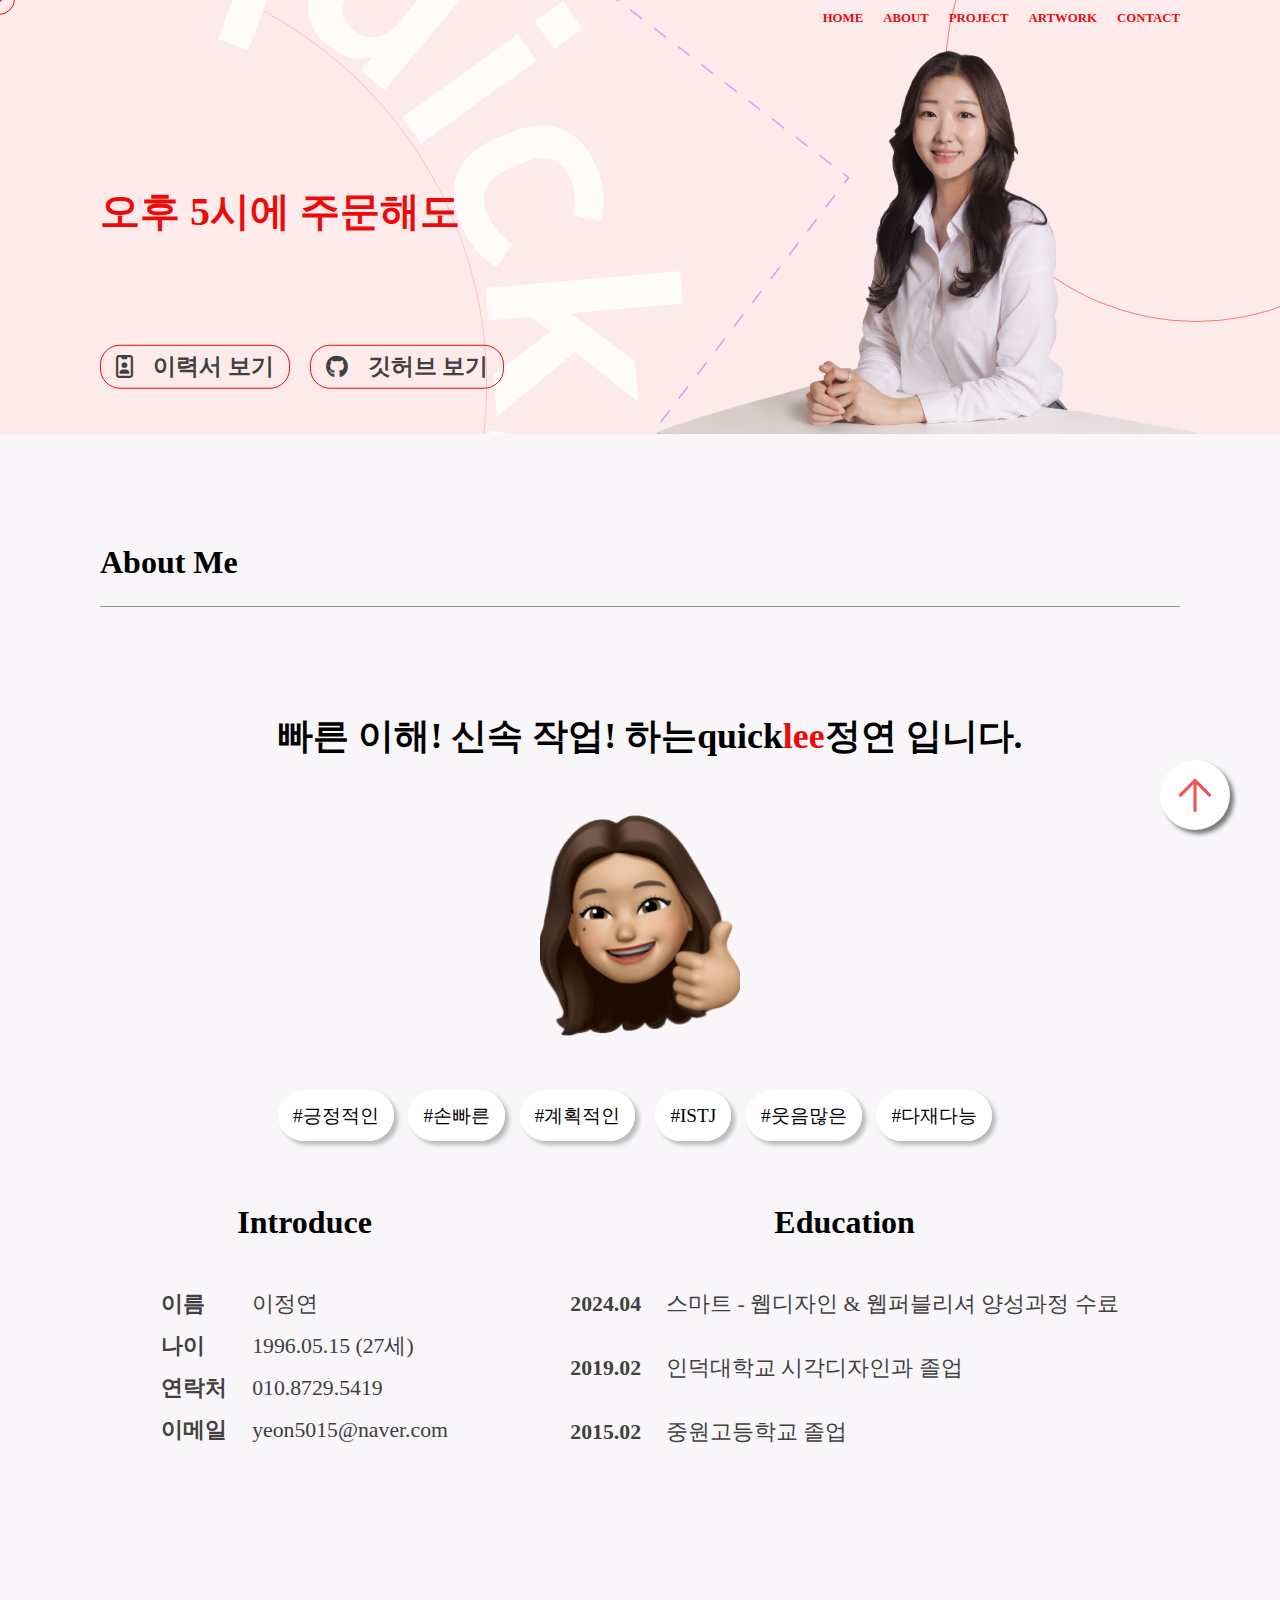
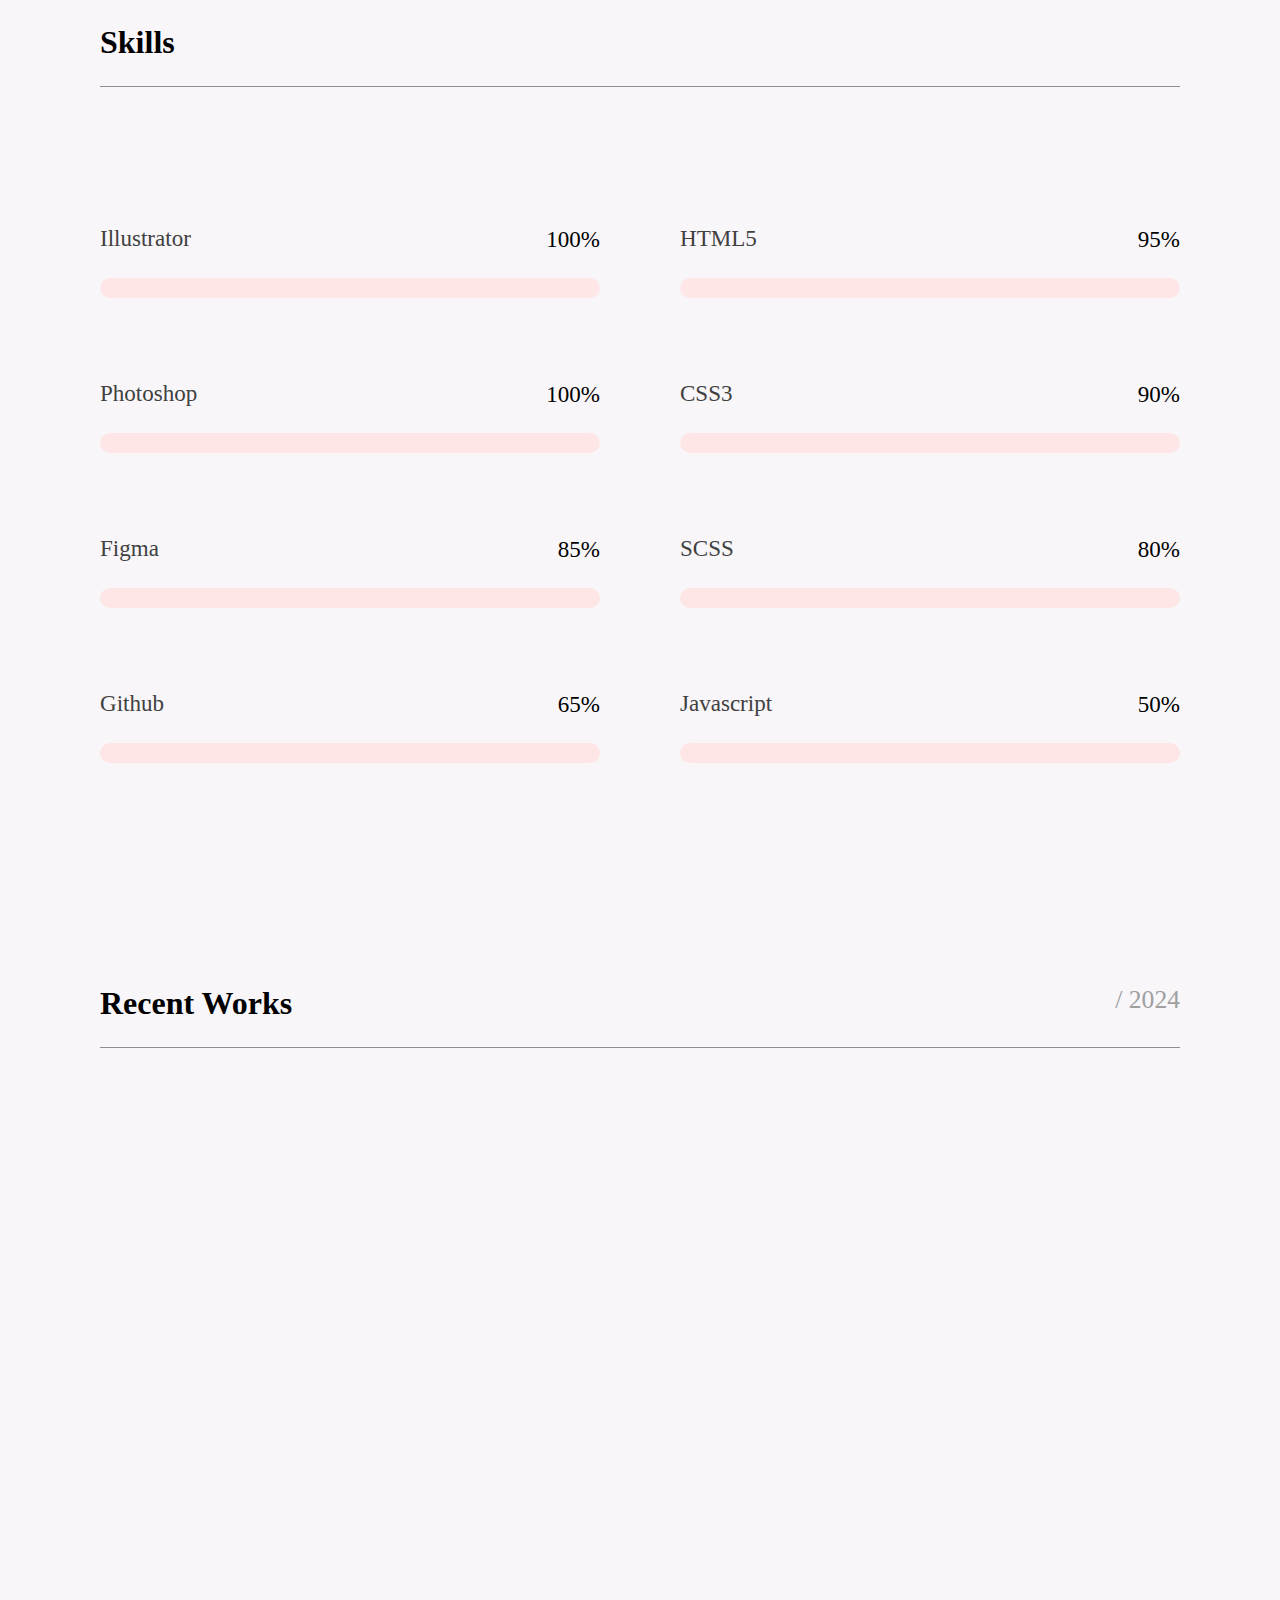
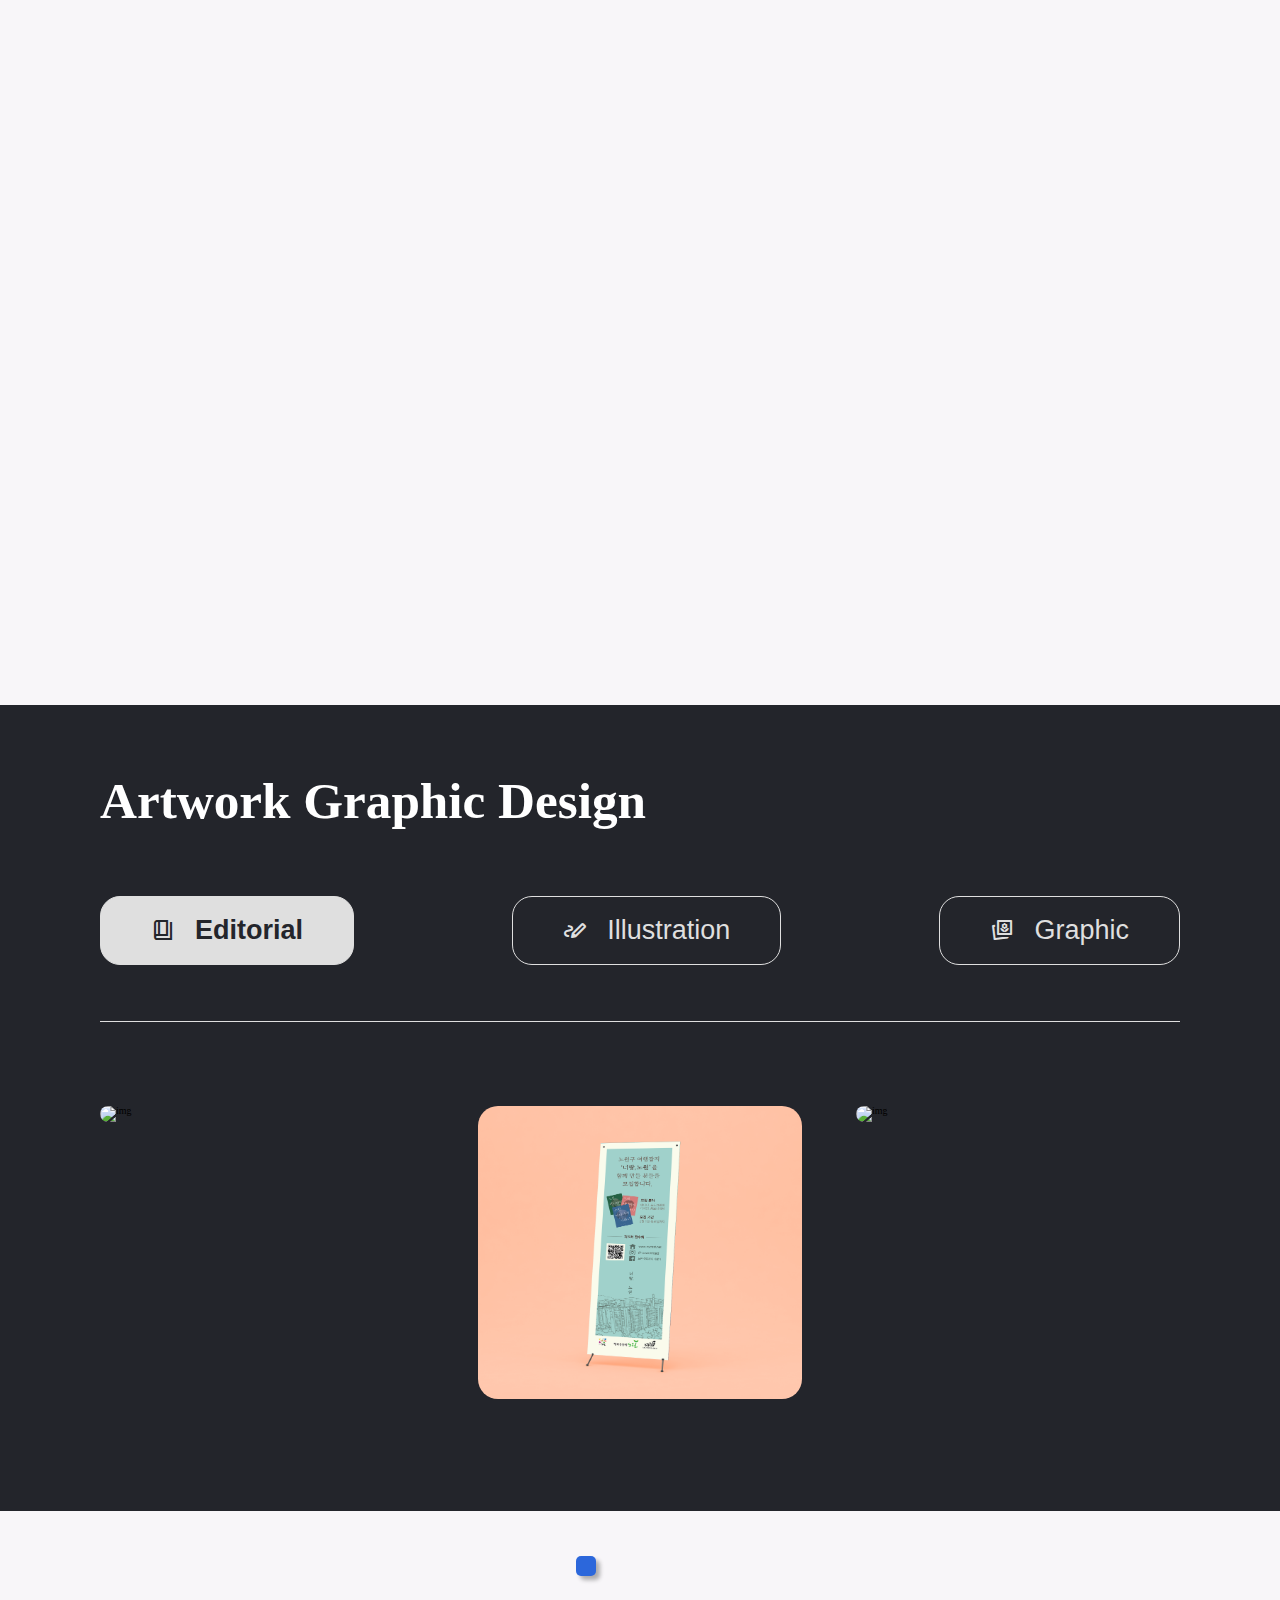
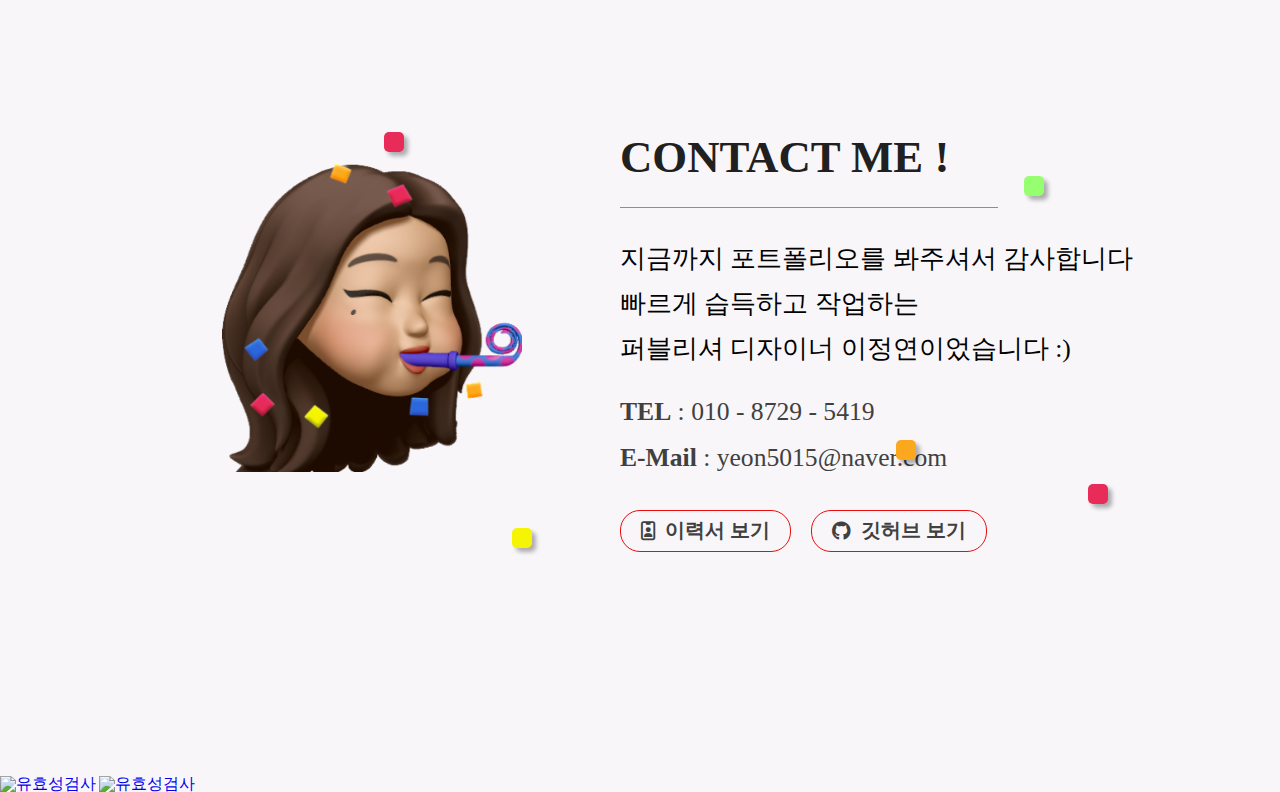
==== commit 96e3bce8: "end" ====
--- a/index.html
+++ b/index.html
@@ -107,7 +107,7 @@
                         </div>
                         <div class="text_right">
                             <p>이정연</p>
-                            <p>1996.05.15 (28세)</p>
+                            <p>1996.05.15 (27세)</p>
                             <p><a href="tel:010-8729-5419">010.8729.5419</a></p>
                             <p><a href="mailto:yeon5015@naver.com">yeon5015@naver.com</a></p>
                         </div>
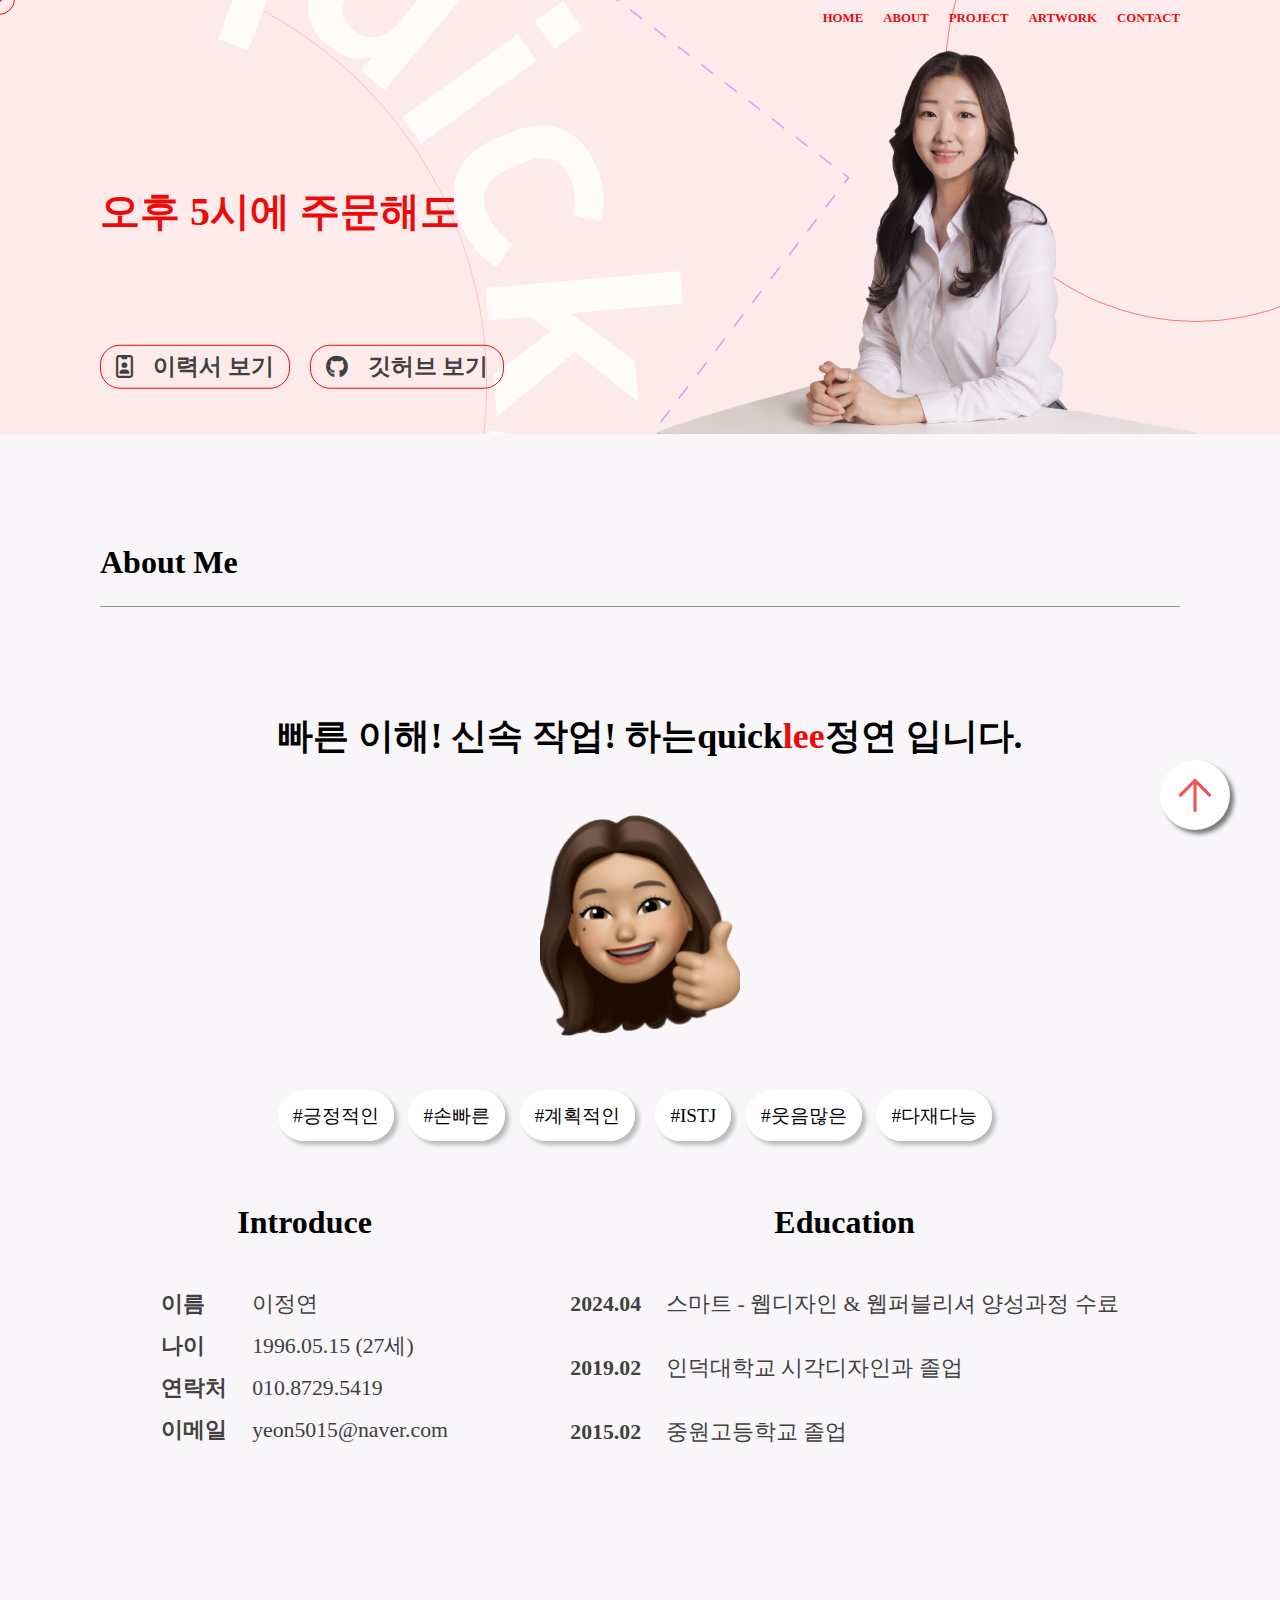
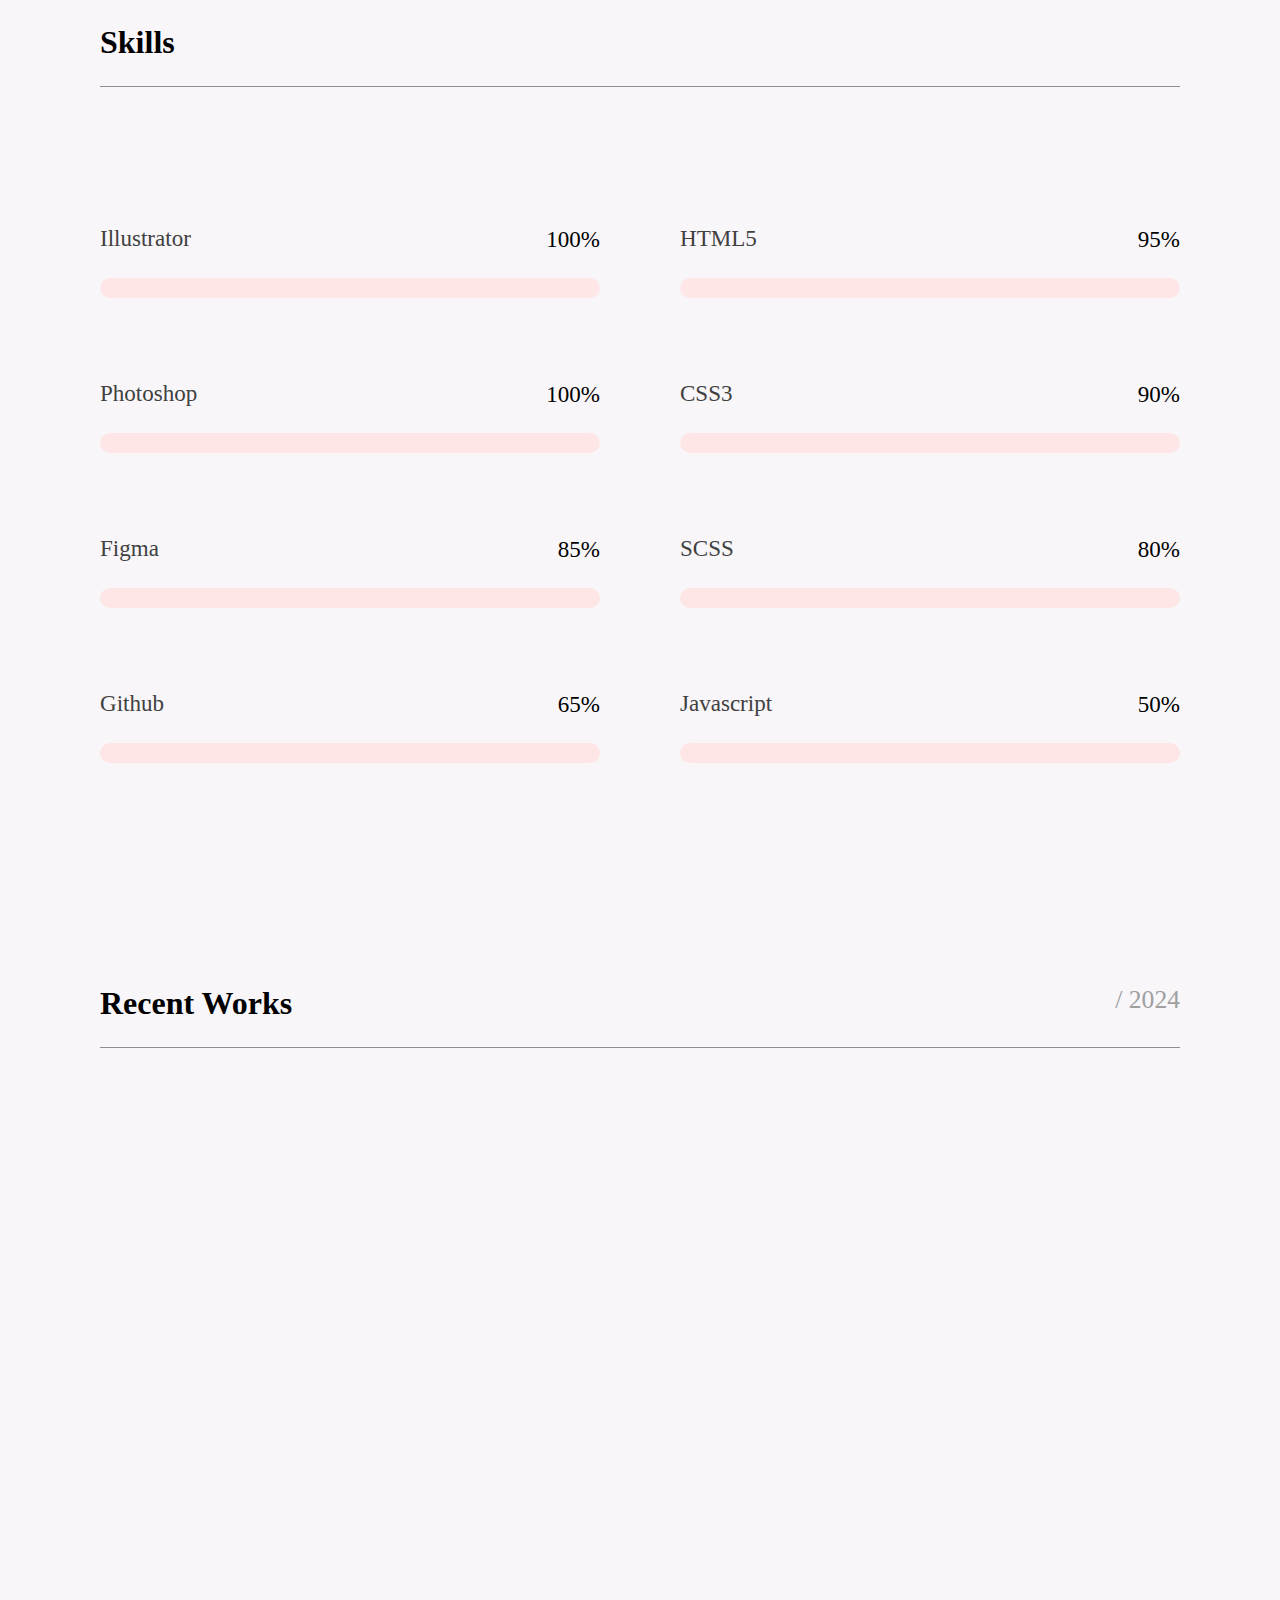
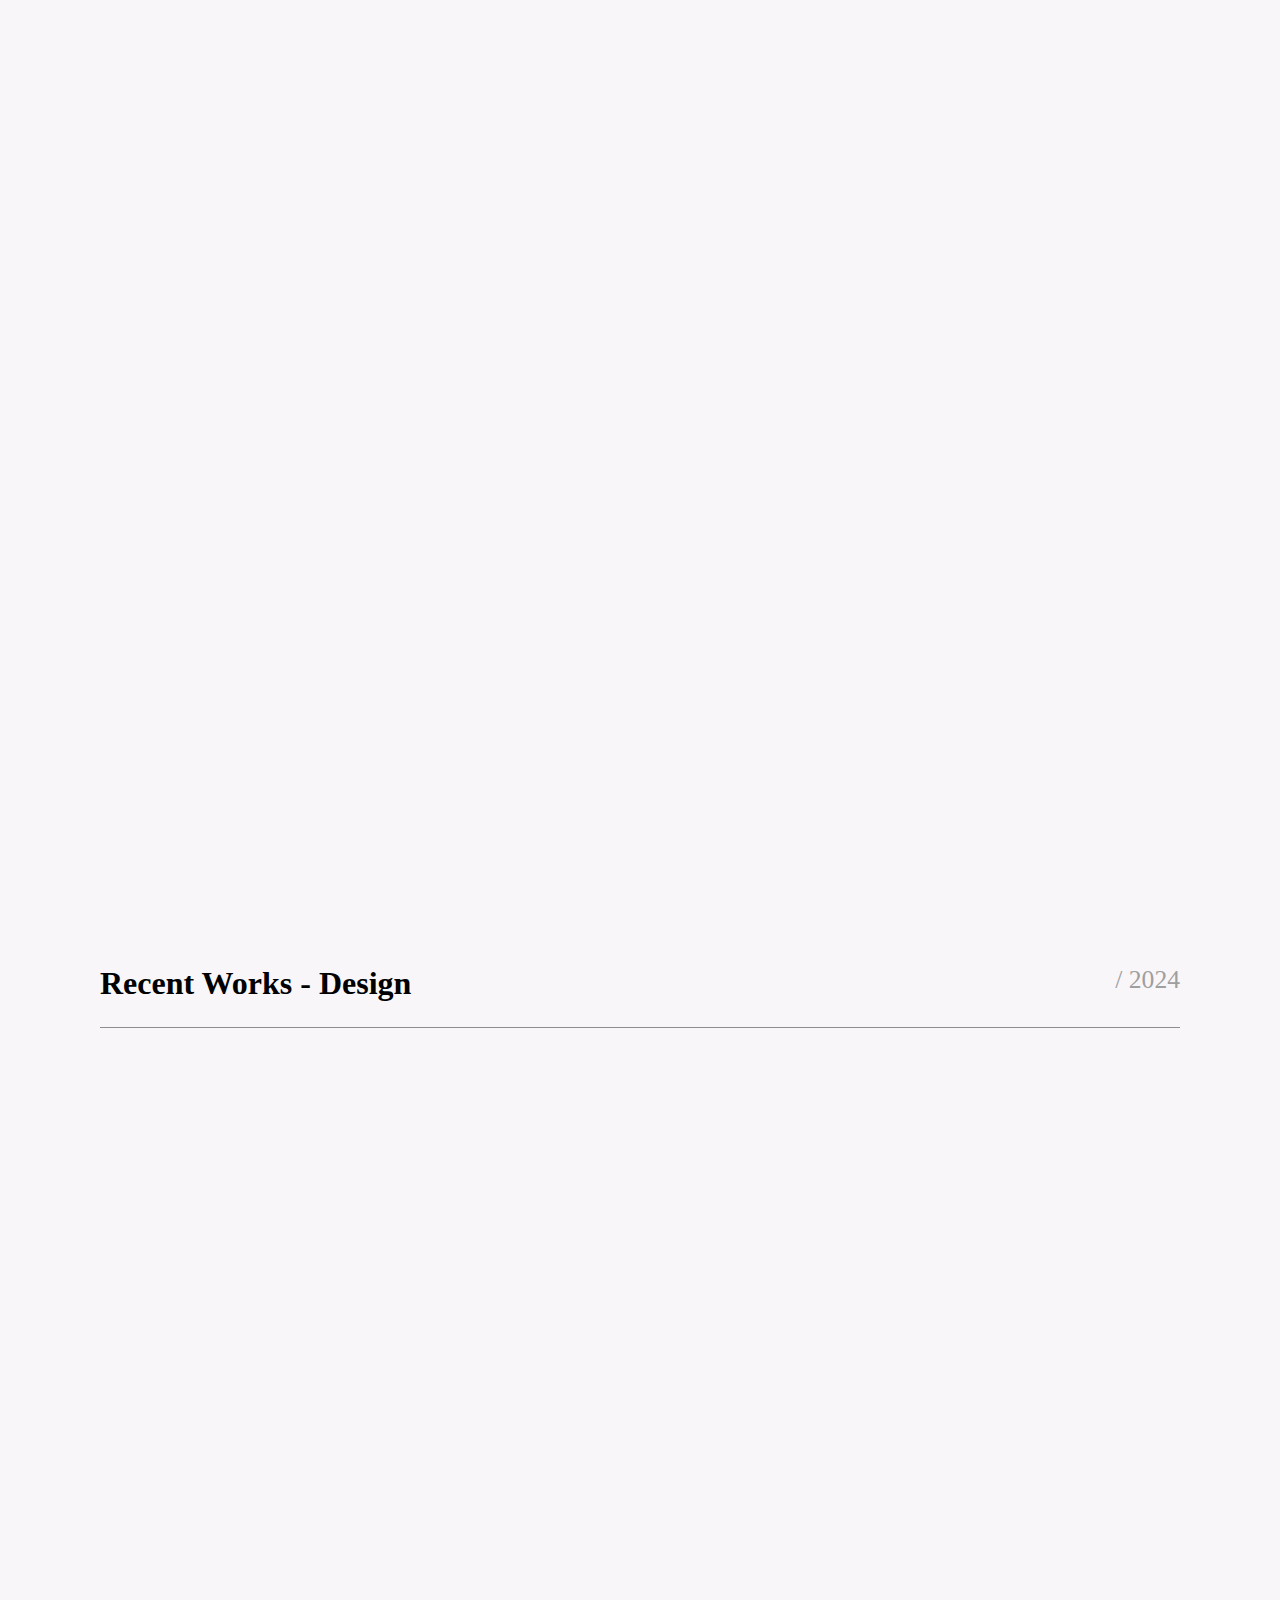
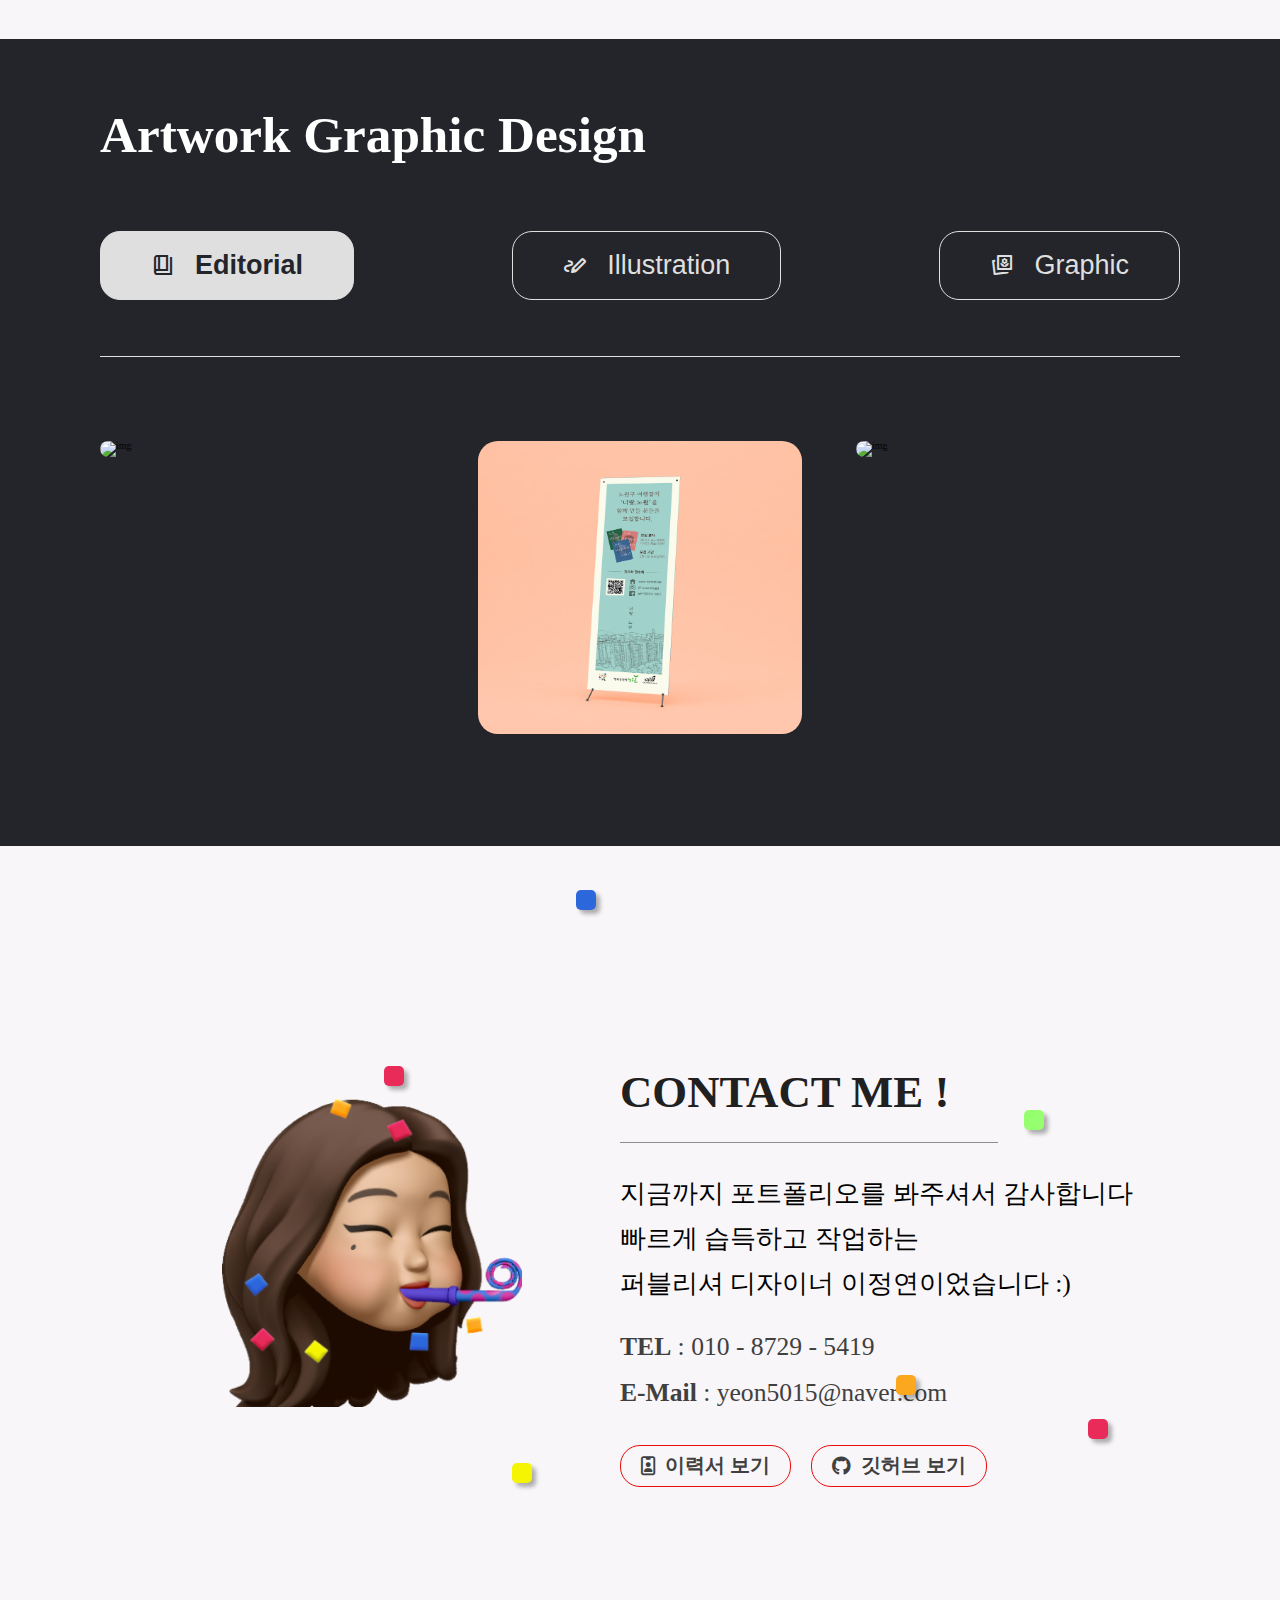
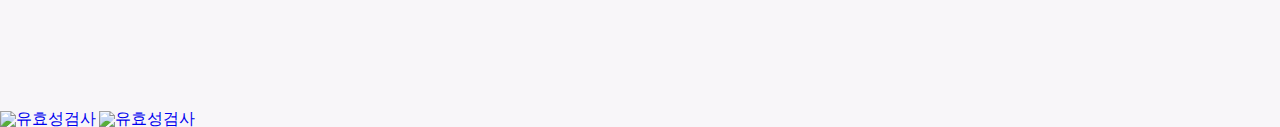
==== commit 93058a8b: "project5" ====
--- a/index.html
+++ b/index.html
@@ -212,93 +212,11 @@
                 </div>
             </div>
         </div>
-        <div id="project" class="section3 inner">
+        <div id="project" class="section4 inner">
             <div class="recent_works df">
                 <p>Recent Works</p>
                 <span>/ 2024</span>
             </div> 
-            <div class="project1 df">
-                <div class="project1_box">
-                    <img src="./img/SafariBrowser.png" alt="img">
-                </div>
-                <div class="project1_box2">
-                    <div class="project1_explan">
-                        <div class="project1_text">
-                            <div class="title df">
-                                <h2>인천광역시립박물관</h2>
-                                <a href="https://leejyeon55.github.io/project1/" target="_blank">
-                                  <span class="material-symbols-outlined">
-                                    arrow_forward
-                                    </span>
-                                </a>
-                            </div>
-                            <div class="period df">
-                                <div class="period_left">
-                                    <span>제작기간</span>
-                                    <span>기여도</span>
-                                    <span>배포매체</span>
-                                    <span>사용프로그램</span>
-                                    <span>사용프로그램</span>
-                                </div>
-                                <div class="period_right">
-                                    <p>4주</p>
-                                    <p>100%</p>
-                                    <p>Desktop, Moblie</p>
-                                    <p>Photoshop Illustrator</p>
-                                    <span>HTML5 CSS3 JavaScript </span>
-                                </div>
-                            </div>
-                            <div class="sm_period df">
-                                <p>제작기간                                    <span>4주</span>
-                                </p>
-                                <p>기여도                                     <span>100%</span>
-                                </p>
-                                <p>사용프로그램
-                                <span>HTML5 CSS3 JavaScript Jquery</span>
-                                </p>
-                            </div>
-                            <div class="main_text">
-                                <p>
-                                    HTML 구조를 배우며 가장 먼저 진행했던 프로젝트로
-                                    <br>
-                                    기존 프로젝트의 디자인을 Photoshop과 Illustrator 
-                                    <br>
-                                    프로그램을
-                                    활용해 새롭게 디자인하는 작업을 진행했습니다.
-                                    <br>
-                                    웹 접근성과 표준성을 준수하며
-                                    스킵메뉴를 추가하고,
-                                    <br>
-                                    HTML과 CSS를 사용하여 제작하였습니다
-                                    <br>
-                                    메인 배너는 외부 플러그인 없이 직접 코드를 작성하여
-                                    <br> 구현했으며,
-                                    모바일 사용자 경험을 고려한 <b>적응형 페이지</b>도 
-                                    <br>
-                                    별도로 제작했습니다.</p>
-                            </div>
-                        </div>
-                    </div>
-                    <div class="botton df">
-                        <a href="https://www.figma.com/proto/WlCP3533FpPjxlXYtYlZc2/%ED%94%84%EB%A1%9C%EC%A0%9D%ED%8A%B81-ppt?page-id=0%3A1&type=design&node-id=1-2&viewport=457%2C-498%2C0.25&t=hX3dc1eucXziGG2v-1&scaling=contain&mode=design" target="_blank" class="btn1 df">
-                          <i class="fa-regular fa-file-lines"></i>
-                            <p>기획서 보기</p>
-                        </a>
-                        <a href="https://github.com/leejyeon55/project1" target="_blank" class="btn2 df">
-                          <i class="fa-brands fa-github"></i>
-                            <p>깃허브 보기</p>
-                        </a>
-                        <a href="https://leejyeon55.github.io/project1/" target="_blank" class="btn3 df">
-                          <span class="material-symbols-outlined">
-                            home
-                            </span>
-                            <p>홈페이지 보기</p>
-                        </a>
-                    </div>
-                </div>
-            </div>
-        </div>
-        <div class="section4 inner">
             <div class="project2 df">
                 <div class="project2_box2">
                     <img src="./img/SafariBrowser.png" alt="img">
@@ -455,9 +373,96 @@
 
             </div>
         </div>
+        <div class="section3 inner">
+            <div class="recent_works df">
+                <p>Recent Works - Design</p>
+                <span>/ 2024</span>
+            </div> 
+            <div class="project1 df">
+                <div class="project1_box">
+                    <img src="./img/SafariBrowser.png" alt="img">
+                </div>
+                <div class="project1_box2">
+                    <div class="project1_explan">
+                        <div class="project1_text">
+                            <div class="title df">
+                                <h2>인천광역시립박물관</h2>
+                                <a href="https://leejyeon55.github.io/project1/" target="_blank">
+                                  <span class="material-symbols-outlined">
+                                    arrow_forward
+                                    </span>
+                                </a>
+                            </div>
+                            <div class="period df">
+                                <div class="period_left">
+                                    <span>제작기간</span>
+                                    <span>기여도</span>
+                                    <span>배포매체</span>
+                                    <span>사용프로그램</span>
+                                    <span>사용프로그램</span>
+                                </div>
+                                <div class="period_right">
+                                    <p>4주</p>
+                                    <p>100%</p>
+                                    <p>Desktop, Moblie</p>
+                                    <p>Photoshop Illustrator</p>
+                                    <span>HTML5 CSS3 JavaScript </span>
+                                </div>
+                            </div>
+                            <div class="sm_period df">
+                                <p>제작기간                                    <span>4주</span>
+                                </p>
+                                <p>기여도                                     <span>100%</span>
+                                </p>
+                                <p>사용프로그램
+                                <span>HTML5 CSS3 JavaScript Jquery</span>
+                                </p>
+                            </div>
+                            <div class="main_text">
+                                <p>
+                                    HTML 구조를 배우며 가장 먼저 진행했던 프로젝트로
+                                    <br>
+                                    기존 프로젝트의 디자인을 Photoshop과 Illustrator 
+                                    <br>
+                                    프로그램을
+                                    활용해 새롭게 디자인하는 작업을 진행했습니다.
+                                    <br>
+                                    웹 접근성과 표준성을 준수하며
+                                    스킵메뉴를 추가하고,
+                                    <br>
+                                    HTML과 CSS를 사용하여 제작하였습니다
+                                    <br>
+                                    메인 배너는 외부 플러그인 없이 직접 코드를 작성하여
+                                    <br> 구현했으며,
+                                    모바일 사용자 경험을 고려한 <b>적응형 페이지</b>도 
+                                    <br>
+                                    별도로 제작했습니다.</p>
+                            </div>
+                        </div>
+                    </div>
+                    <div class="botton df">
+                        <a href="https://drive.google.com/file/d/1GEoO-vljc1s5ZbMJLVe2IRaQvNWkZ5Gn/view?usp=sharing" target="_blank" class="btn1 df">
+                          <i class="fa-regular fa-file-lines"></i>
+                            <p>기획서 보기</p>
+                        </a>
+                        <a href="https://github.com/leejyeon55/project1" target="_blank" class="btn2 df">
+                          <i class="fa-brands fa-github"></i>
+                            <p>깃허브 보기</p>
+                        </a>
+                        <a href="https://leejyeon55.github.io/project1/" target="_blank" class="btn3 df">
+                          <span class="material-symbols-outlined">
+                            home
+                            </span>
+                            <p>홈페이지 보기</p>
+                        </a>
+                    </div>
+                </div>
+            </div>
+        </div>
         <div class="section6 inner">
             <div class="project4 df">
                 <div class="project4_box2">
+                    <img src="./img/SafariBrowser.png" alt="img">
                 </div>
                 <div class="project4_box">
                     <div class="project4_explan">
@@ -478,14 +483,14 @@
                                     <span>사용프로그램</span>
                                 </div>
                                 <div class="period_right">
-                                    <p>2주</p>
+                                    <p>1주</p>
                                     <p>70%</p>
                                     <p>Moblie</p>
                                     <span>Figma</span>
                                 </div>
                             </div>
                             <div class="sm_period df">
-                                <p>제작기간                                    <span>2주</span>
+                                <p>제작기간                                    <span>1주</span>
                                 </p>
                                 <p>기여도                                     <span>70%</span>
                                 </p>
@@ -510,13 +515,13 @@
                                     <br>
                                     Figma의 다양한 기능과 협업 도구들을 이용하면서
                                     <br>
-                                    디자인 실력이 크게 향상된 프로젝트였습니다.
+                                    웹과 앱의 차이점에 대해 크게 배울수 있던 계기가 되었습니다.
                                     </p>
                             </div>
                         </div>
                     </div>
                     <div class="botton df">
-                        <a href="https://www.figma.com/proto/TZ0Gwv4Vo7ztwXMhOubgep/%EB%A9%8D%EB%8D%B0%EC%9D%B4?page-id=0%3A1&type=design&node-id=66-1193&viewport=18%2C135%2C0.05&t=ycWaEBUgnz40suw2-1&scaling=contain&mode=design" target="_blank" class="btn1 df">
+                        <a href="https://drive.google.com/file/d/1KLSrVLh6BBhCanqTHoc0zecVHUL2vx7Y/view?usp=sharing" target="_blank" class="btn1 df">
                           <i class="fa-regular fa-file-lines"></i>
                             <p>기획서 보기</p>
                         </a>
@@ -530,7 +535,81 @@
                 </div>
             </div>
         </div>
-        <div id="artwork" class="section7">
+        <div class="section7 inner">
+            <div class="project5 df">
+                <div class="project5_box">
+                    <img src="./img/SafariBrowser.png" alt="img">
+                </div>
+                <div class="project5_box2">
+                    <div class="project5_explan">
+                        <div class="project5_text">
+                            <div class="title df">
+                                <h2>국립현대미술관</h2>
+                                <a href="https://leejyeon55.github.io/project5/" target="_blank">
+                                  <span class="material-symbols-outlined">
+                                    arrow_forward
+                                    </span>
+                                </a>
+                            </div>
+                            <div class="period df">
+                                <div class="period_left">
+                                    <span>제작기간</span>
+                                    <span>기여도</span>
+                                    <span>배포매체</span>
+                                    <span>사용프로그램</span>
+                                </div>
+                                <div class="period_right">
+                                    <p>1일</p>
+                                    <p>100%</p>
+                                    <p>Desktop, Moblie</p>
+                                    <p>Photoshop</p>
+                                </div>
+                            </div>
+                            <div class="sm_period df">
+                                <p>제작기간                                    <span>1일</span>
+                                </p>
+                                <p>기여도                                     <span>100%</span>
+                                </p>
+                                <p>사용프로그램
+                                <span>Photoshop</span>
+                                </p>
+                            </div>
+                            <div class="main_text">
+                                <p>Photoshop 프로그램을 사용해 제작한
+                                    <br>
+                                    국립현대미술관 웹 리디자인입니다.
+                                    <br>
+                                    기존의 국립현대미술관은 분위기에 맞게 
+                                    <br>
+                                    깔끔한 레이아웃을 사용하였으나 많은 이미지 사용으로
+                                    <br> 
+                                    번잡스러운 느낌이 강해 가독성이 떨어져 
+                                    <br>
+                                    이를 개선하는 방향으로 리디자인을 진행했습니다.
+                                </p>
+                            </div>
+                        </div>
+                    </div>
+                    <div class="botton df">
+                        <a href="https://drive.google.com/file/d/1Y6wDCumq5qUIJULdfHmPIShjieAsoIto/view?usp=sharing" target="_blank" class="btn1 df">
+                          <i class="fa-regular fa-file-lines"></i>
+                            <p>기획서 보기</p>
+                        </a>
+                        <a href="https://github.com/leejyeon55/project5" target="_blank" class="btn2 df">
+                          <i class="fa-brands fa-github"></i>
+                            <p>깃허브 보기</p>
+                        </a>
+                        <a href="https://leejyeon55.github.io/project5/" target="_blank" class="btn3 df">
+                          <span class="material-symbols-outlined">
+                            home
+                            </span>
+                            <p>홈페이지 보기</p>
+                        </a>
+                    </div>
+                </div>
+            </div>
+        </div>
+        <div id="artwork" class="section8">
             <div class="inner">
                 <div class="artwork">
                     <p>Artwork Graphic Design</p>
--- a/style/style.css
+++ b/style/style.css
@@ -530,9 +530,11 @@
 .project2{
 	opacity: 0;
 	justify-content: space-between;
-	flex-direction: row-reverse;
 	margin-top: 28px;
 	margin-bottom: calc(var(--row) * 8);
+}
+.section4 .recent_works{
+	margin-bottom: 200px;
 }
 .project2_box{
 	width: 38%;
@@ -659,6 +661,7 @@
 .project3{
 	opacity: 0;
 	justify-content: space-between;
+	flex-direction: row-reverse;
 	margin-top: 28px;
 	margin-bottom: calc(var(--row) * 8);
 }
@@ -799,7 +802,7 @@
 	position: relative;
 	width: 60%;
 	background-color: #fff;
-	border-radius: 20px;
+	border-radius: 5px;
 	box-shadow: 4px 4px 4px 0px rgba(0, 0, 0, 0.25);
 	overflow: hidden;
 	background: url(../img/mongday-mockup.png) no-repeat center top;	
@@ -908,9 +911,138 @@
 	color: #404040;
 }
 /* ====================================
-    ======= section7 ======    
+    ======= project5 ======    
 ==================================== */	
-.section7{
+.project5{
+	opacity: 0;
+	justify-content: space-between;
+	margin-top: 28px;
+	margin-bottom: calc(var(--row) * 8);
+}
+.project5_box{
+	position: relative;
+	width: 60%;
+	background-color: #fff;
+	border-radius: 5px;
+	box-shadow: 4px 4px 4px 0px rgba(0, 0, 0, 0.25);
+	overflow: hidden;
+	background: url(../img/project5.png) no-repeat top;
+	transition: all 1.5s;
+	background-size: 100%;
+}
+.project5_box:hover{
+	background: url(../img/project5.png) no-repeat center bottom;
+	background-size: 100%;
+}
+.project5_box img{
+	width: 100%;
+	height: 100%;
+}
+.project5_box2{
+	width: 38%;
+}
+.project5_explan{
+	background: var(--bg);
+	border-radius: 20px;
+	padding: 50px;
+}
+.project5_text .title{
+	justify-content: space-between;
+	border-bottom: 1px solid var(--text3);
+}
+.project5_text .title h2{
+	font-size:  1.5vw;
+	font-family: 'NanumSquareNeo';
+	margin-top: 20px;
+	margin-bottom: 20px;
+}
+.project5_text .title span{
+	font-size:  1.5vw;
+	line-height: 70px;
+	color: var(--text3);
+	position: relative;
+}
+.project5_text .title span:hover{
+	color: #404040;
+	transition: all .5s;
+	transform: translateX(20%);
+}
+.period{
+	padding-top: 28px;
+	border-bottom: 1px solid var(--text3);
+}
+.period_left{
+	margin-right: 20px;
+}
+.period_left span{
+	font-size: 1vw;
+	color: #808080;
+	display: flex;
+	flex-direction: column;
+	margin-bottom: 28px;
+}
+.period_right p{
+	font-size: 1vw;
+	color: #404040;
+	margin-bottom: 28px;
+}
+.period_right span{
+	font-size: 1vw;
+	color: #404040;
+	line-height: 20px;
+	margin-bottom: 28px;
+}
+.project5_explan .main_text{
+	margin-top: 28px;
+}
+.project5_explan .main_text p{
+	font-size: 1vw;
+	color: #404040;
+	font-family: 'NanumSquareNeo';
+	line-height: 45px;
+}
+.project5_explan .main_text b{
+	font-weight: bold;
+	color: var(--primary1);
+	opacity: .8;
+}
+.project5 .project5_box2 .botton{
+	justify-content: space-around;
+	margin-top: 28px;
+}
+.project5 .project5_box2 .botton>a{
+	border: 1px solid var(--primary1);
+	padding: 20px 30px;
+	border-radius: 20px;
+	align-items: center;
+	gap: 10px;
+	cursor: pointer;
+}
+.project5 .project5_box2 .botton>a:hover{
+	background: var(--primary1);
+	border-radius: 20px;
+	transition: all .5s;
+}
+.project5 .project5_box2 .botton>a:hover p,
+.project5 .project5_box2 .botton>a:hover i,
+.project5 .project5_box2 .botton>a:hover span
+{
+	color: #fff;
+}
+.project5 .project5_box2 .botton i,
+.project5 .project5_box2 .botton span{
+	font-size: 2vh;
+	color: #404040;
+}
+
+.project5 .project5_box2 .botton>a p{
+	font-size: 2vh;
+	color: #404040;
+}
+/* ====================================
+    ======= section8 ======    
+==================================== */	
+.section8{
 	width: 100%;
 	background: #23252b;
 }
@@ -1338,19 +1470,22 @@
 	.project1,
 	.project2,
 	.project3,
-	.project4 {
+	.project4,
+	.project5 {
 		margin-bottom: 80px;
 	}
 	.project1_explan,
 	.project2_explan,
 	.project3_explan,
-	.project4_explan {
+	.project4_explan,
+	.project5_explan {
 		padding: 15px;
 	}
 	.project1_text .title h2,
 	.project2_text .title h2,
 	.project3_text .title h2,
-	.project4_text .title h2{
+	.project4_text .title h2,
+	.project5_text .title h2{
 		font-size: 2.2vw;
 	}
 	.period_left{
@@ -1371,7 +1506,8 @@
 	.project1_explan .main_text p,
 	.project2_explan .main_text p,
 	.project3_explan .main_text p,
-	.project4_explan .main_text p{
+	.project4_explan .main_text p,
+	.project5_explan .main_text p{
 		font-size: 1.5vw;
 		height: 200px;
 		overflow-y: scroll;
@@ -1382,7 +1518,8 @@
 	.project1_explan .main_text p::-webkit-scrollbar,
 	.project2_explan .main_text p::-webkit-scrollbar,
 	.project3_explan .main_text p::-webkit-scrollbar,
-	.project4_explan .main_text p::-webkit-scrollbar{
+	.project4_explan .main_text p::-webkit-scrollbar,
+	.project5_explan .main_text p::-webkit-scrollbar{
 		background-color: rgb(212, 212, 212);
 		width: 10px;
 		border-radius: 50px;
@@ -1390,18 +1527,22 @@
 	.project1_explan .main_text p::-webkit-scrollbar-thumb,
 	.project2_explan .main_text p::-webkit-scrollbar-thumb,
 	.project3_explan .main_text p::-webkit-scrollbar-thumb,
-	.project4_explan .main_text p::-webkit-scrollbar-thumb{
+	.project4_explan .main_text p::-webkit-scrollbar-thumb,
+	.project5_explan .main_text p::-webkit-scrollbar-thumb{
 		background-color: rgb(170, 170, 170);
 		border-radius: 50px;
 	}
-	.project1 .project1_box2 .botton>a {
+	.project1 .project1_box2 .botton>a,
+	.project5 .project5_box2 .botton>a {
 		padding:10px 5px;
 		gap: 5px;
 	}
-	.project1 .project1_box2 .botton>a p {
+	.project1 .project1_box2 .botton>a p,
+	.project5 .project5_box2 .botton>a p {
 		font-size: 1.3vw;
 	}
-	.project1 .project1_box2 .botton>a i {
+	.project1 .project1_box2 .botton>a i,
+	.project5 .project5_box2 .botton>a i {
 		font-size: 1.3vw;
 	}
 	.project2 .project2_box .botton>a,
@@ -1423,7 +1564,8 @@
 	.project1 .project1_box2 .botton>a span,
 	.project2 .project2_box .botton>a span,
 	.project3 .project3_box2 .botton>a span,
-	.project4 .project4_box .botton>a span{
+	.project4 .project4_box .botton>a span,
+	.project5 .project5_box2 .botton>a span{
 		font-size: 1.5vw;
 	}
 	.project4{
@@ -1677,44 +1819,47 @@
 	}
 	.project1,
 	.project2,
-	.project3{
+	.project3,
+	.project4,
+	.project5{
 		flex-direction: column;
 		margin-bottom: 100px;
-	}
-	.project4{
-		flex-direction: column;
-		margin-bottom: 50px;
 	}
 	.project1_box,
 	.project2_box2,
 	.project3_box,
-	.project4_box2{
+	.project4_box2,
+	.project5_box{
 		width: 100%;
 		margin-bottom: 20px;
 	}
 	.project1_box2,
 	.project2_box,
 	.project3_box2,
-	.project4_box{
+	.project4_box,
+	.project5_box2{
 		width: 100%;
 	}
 
 	.project1_explan,
 	.project2_explan,
 	.project3_explan,
-	.project4_explan {
+	.project4_explan,
+	.project5_explan {
 		padding: 20px;
 	}
 	.project1_text .title h2,
 	.project2_text .title h2,
 	.project3_text .title h2,
-	.project4_text .title h2{
+	.project4_text .title h2,
+	.project5_text .title h2{
 		font-size: 4vw;
 	}
 	.project1_text .title span,
 	.project2_text .title span,
 	.project3_text .title span,
-	.project4_text .title span{
+	.project4_text .title span,
+	.project5_text .title span{
 		font-size: 4vw;
 	}
 	.period{
@@ -1738,7 +1883,8 @@
 	.project1_explan .main_text p,
 	.project2_explan .main_text p,
 	.project3_explan .main_text p,
-	.project4_explan .main_text p{
+	.project4_explan .main_text p,
+	.project5_explan .main_text p{
 		font-size: 2.5vw;
 		height: 150px;
 		overflow-y: scroll;
@@ -1749,7 +1895,8 @@
 	.project1_explan .main_text p::-webkit-scrollbar,
 	.project2_explan .main_text p::-webkit-scrollbar,
 	.project3_explan .main_text p::-webkit-scrollbar,
-	.project4_explan .main_text p::-webkit-scrollbar{
+	.project4_explan .main_text p::-webkit-scrollbar,
+	.project5_explan .main_text p::-webkit-scrollbar{
 		background-color: rgb(212, 212, 212);
 		width: 10px;
 		border-radius: 50px;
@@ -1757,11 +1904,13 @@
 	.project1_explan .main_text p::-webkit-scrollbar-thumb,
 	.project2_explan .main_text p::-webkit-scrollbar-thumb,
 	.project3_explan .main_text p::-webkit-scrollbar-thumb,
-	.project4_explan .main_text p::-webkit-scrollbar-thumb{
+	.project4_explan .main_text p::-webkit-scrollbar-thumb,
+	.project5_explan .main_text p::-webkit-scrollbar-thumb{
 		background-color: rgb(170, 170, 170);
 		border-radius: 50px;
 	}
-	.project1 .project1_box2 .botton>a {
+	.project1 .project1_box2 .botton>a,
+	.project5 .project5_box2 .botton>a {
 		padding: 15px 15px;
 		
 	}
@@ -1770,7 +1919,8 @@
 	.project4 .project4_box .botton>a{
 		padding: 15px 30px;
 	}
-	.project1_box2 .botton a p{
+	.project1_box2 .botton a p,
+	.project5_box2 .botton a p{
 		font-size: 2vw;
 	}
 	/* artwork */
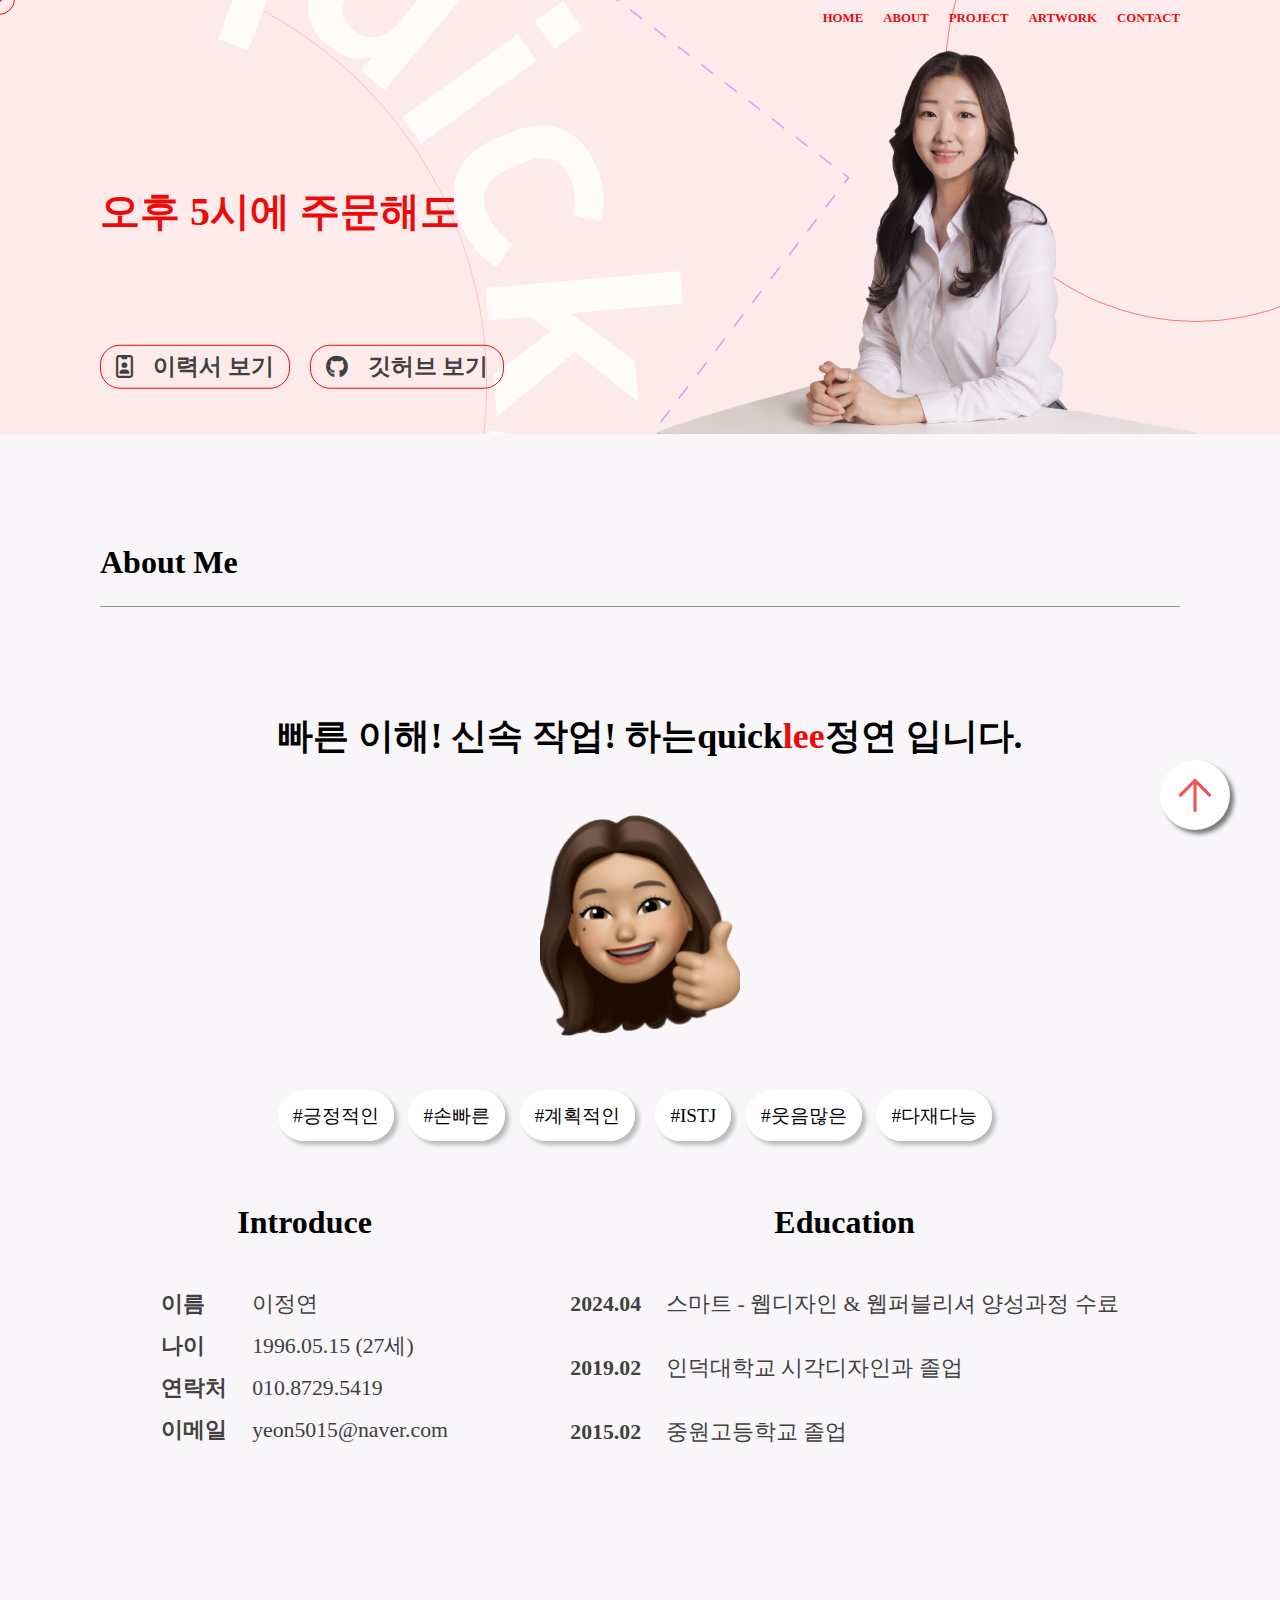
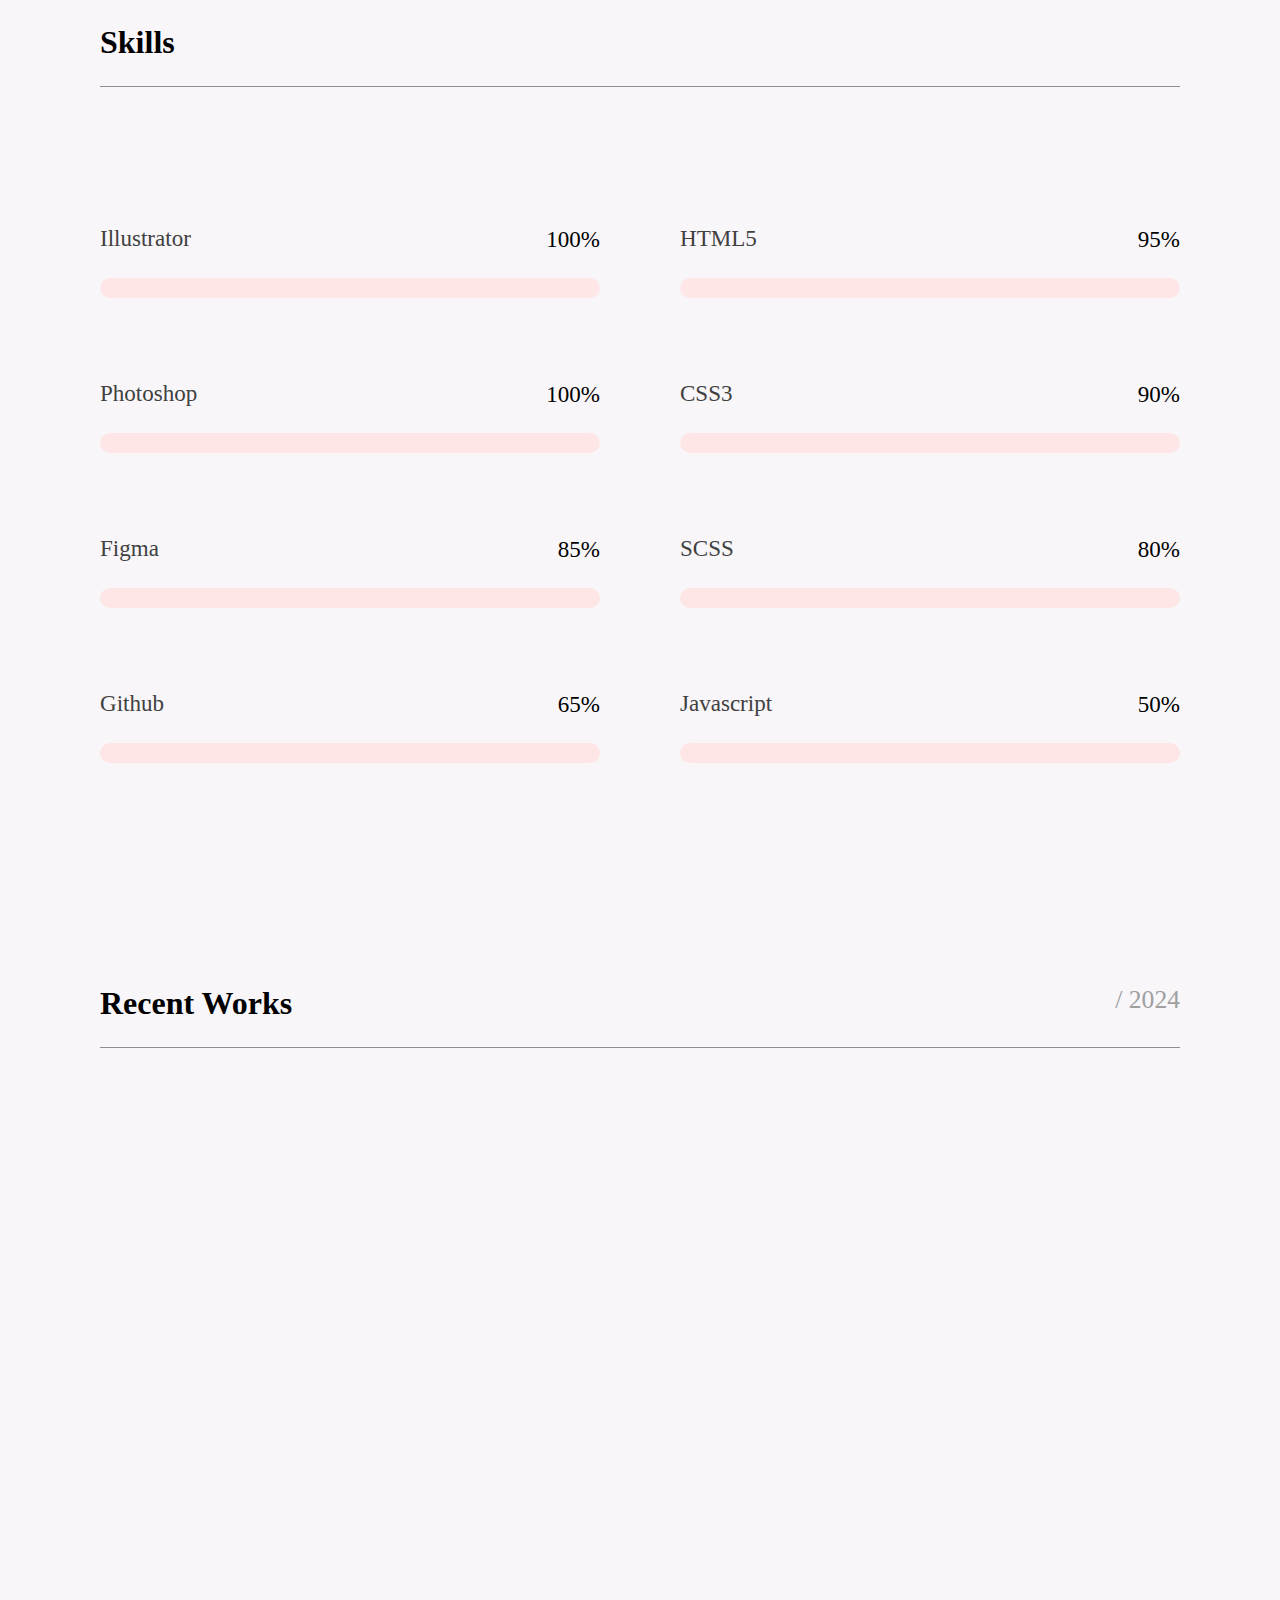
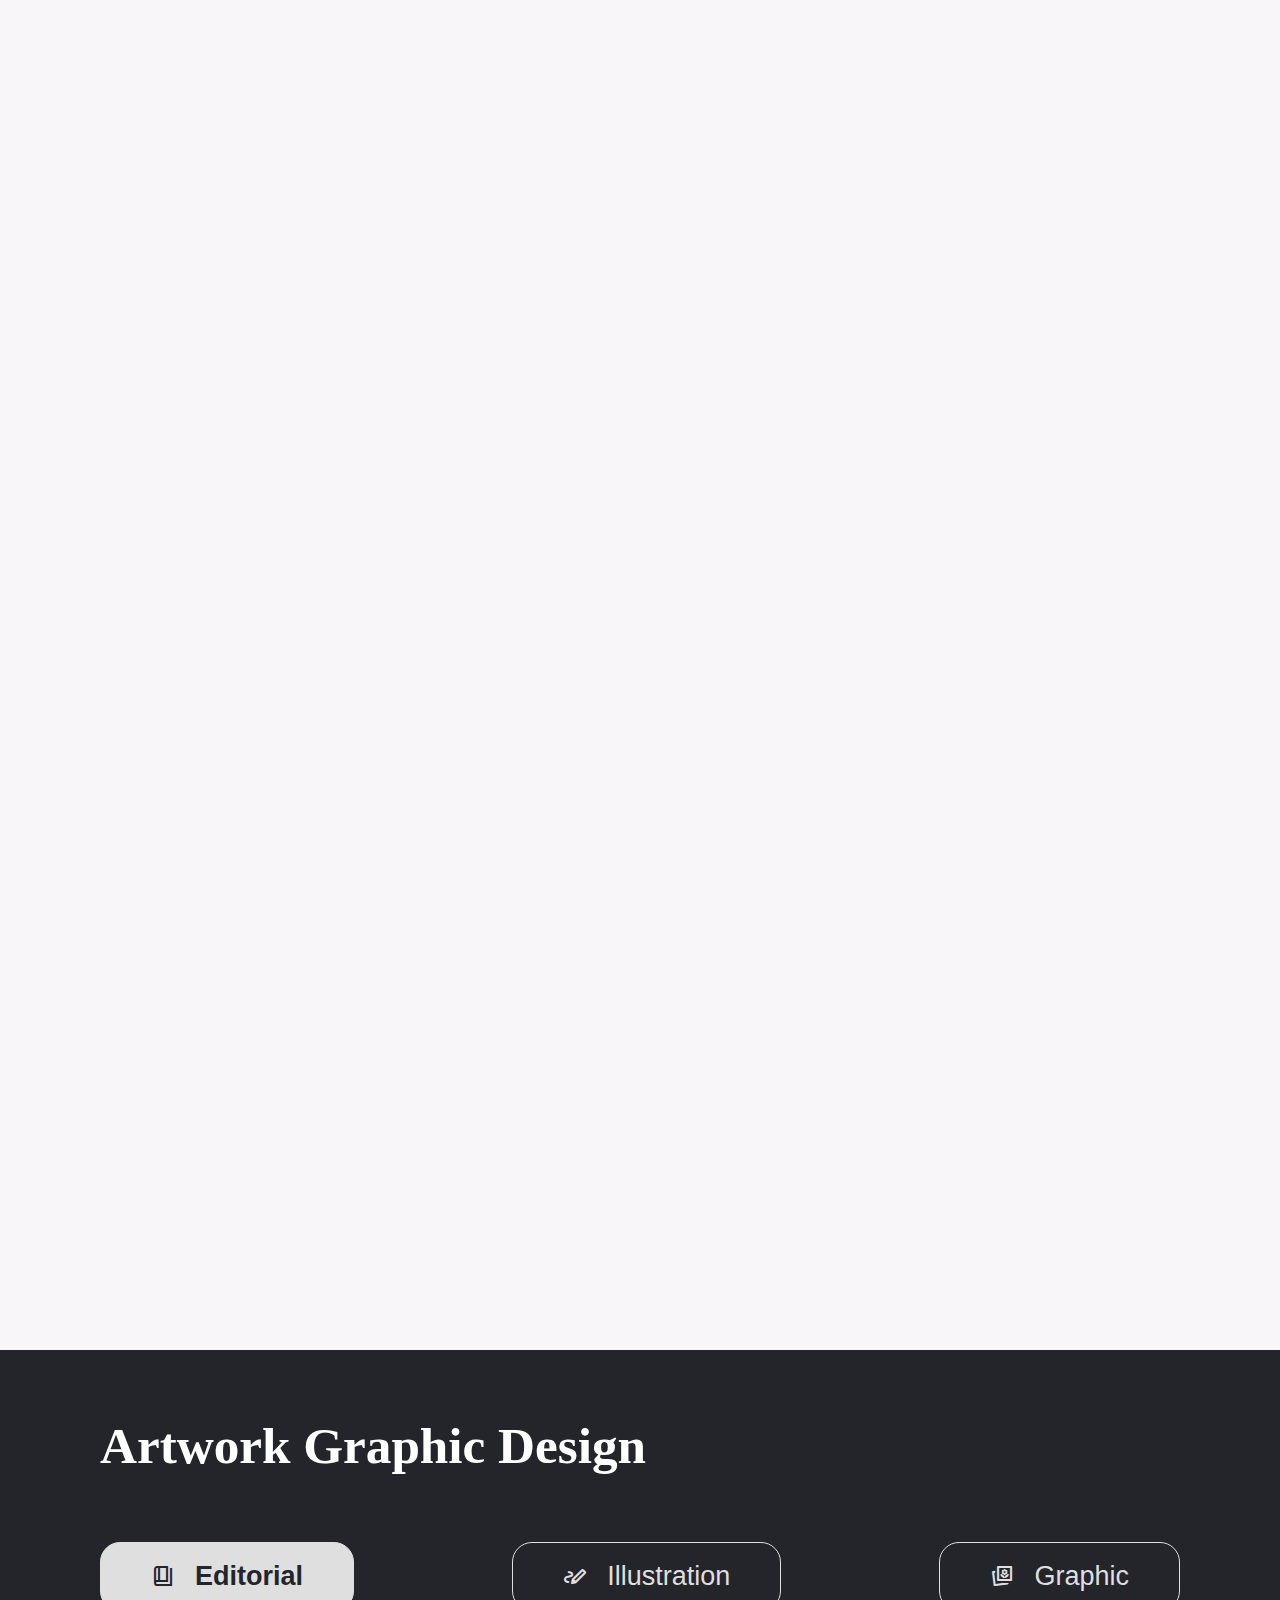
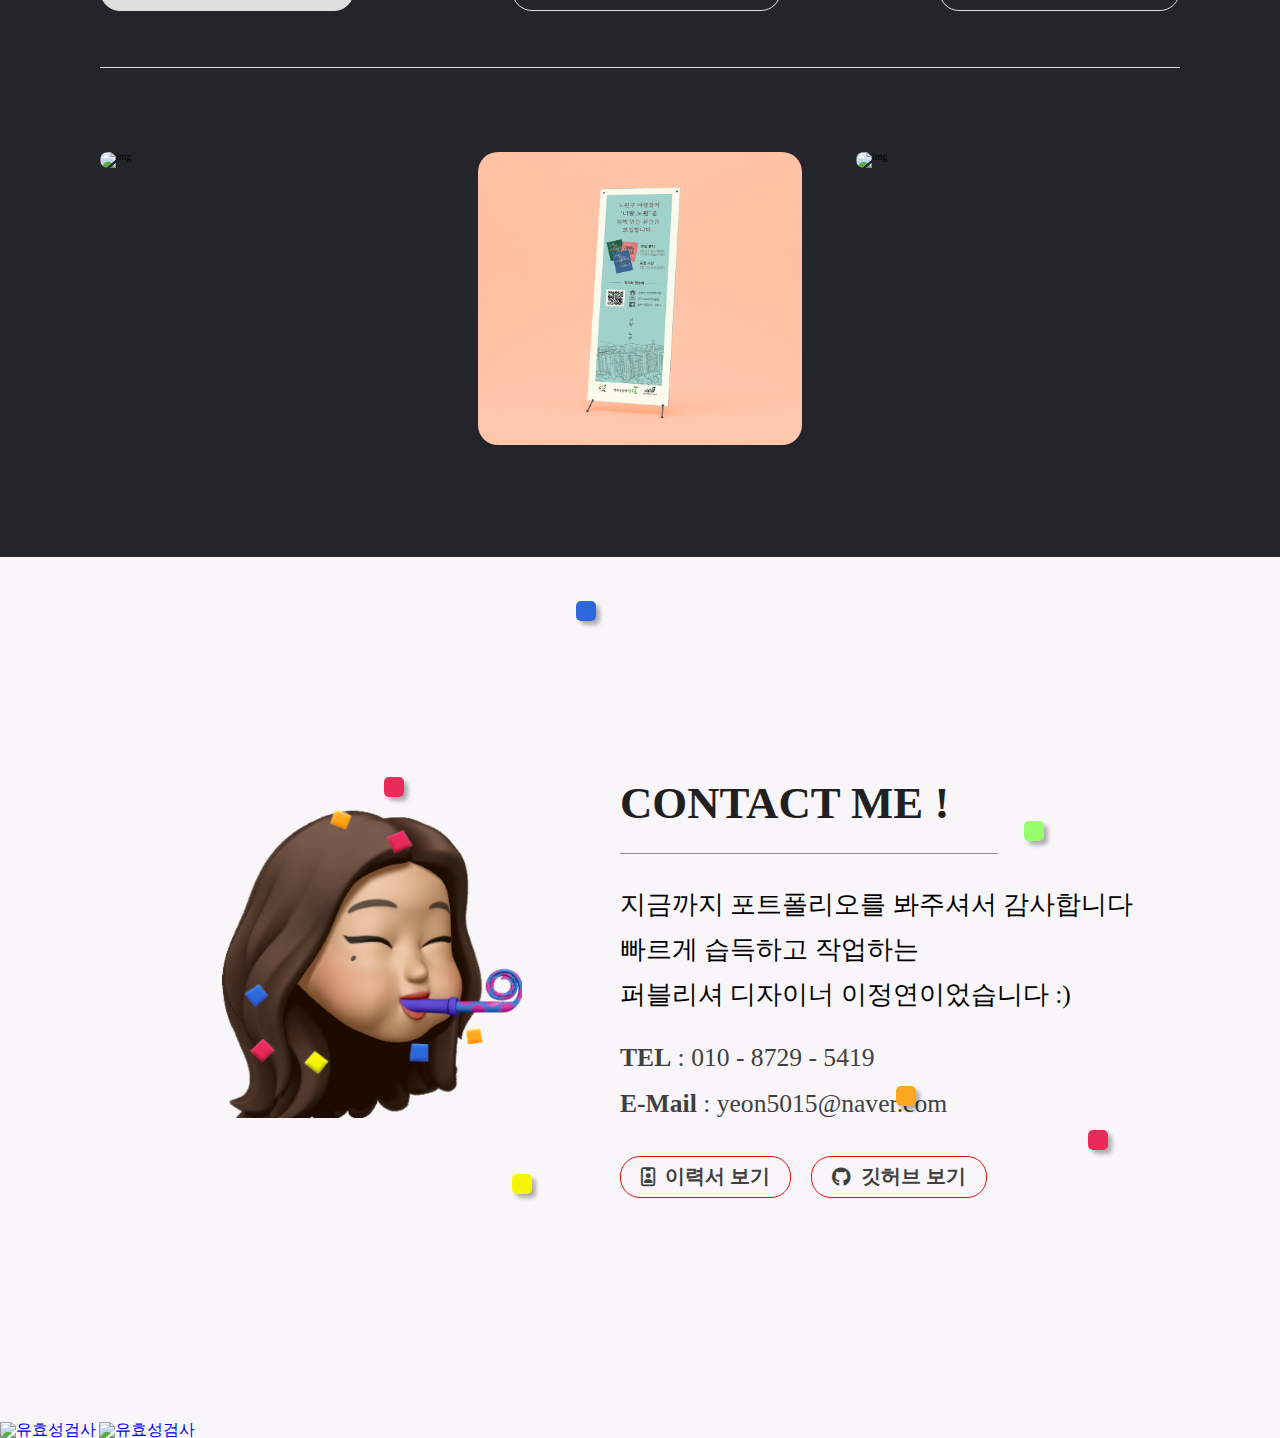
==== commit 0b0e69b2: "new" ====
--- a/index.html
+++ b/index.html
@@ -212,11 +212,93 @@
                 </div>
             </div>
         </div>
-        <div id="project" class="section4 inner">
+        <div class="section3 inner">
             <div class="recent_works df">
                 <p>Recent Works</p>
                 <span>/ 2024</span>
             </div> 
+            <div class="project1 df">
+                <div class="project1_box">
+                    <img src="./img/SafariBrowser.png" alt="img">
+                </div>
+                <div class="project1_box2">
+                    <div class="project1_explan">
+                        <div class="project1_text">
+                            <div class="title df">
+                                <h2>인천광역시립박물관</h2>
+                                <a href="https://leejyeon55.github.io/project1/" target="_blank">
+                                  <span class="material-symbols-outlined">
+                                    arrow_forward
+                                    </span>
+                                </a>
+                            </div>
+                            <div class="period df">
+                                <div class="period_left">
+                                    <span>제작기간</span>
+                                    <span>기여도</span>
+                                    <span>배포매체</span>
+                                    <span>사용프로그램</span>
+                                    <span>사용프로그램</span>
+                                </div>
+                                <div class="period_right">
+                                    <p>4주</p>
+                                    <p>100%</p>
+                                    <p>Desktop, Moblie</p>
+                                    <p>Photoshop Illustrator</p>
+                                    <span>HTML5 CSS3 JavaScript </span>
+                                </div>
+                            </div>
+                            <div class="sm_period df">
+                                <p>제작기간                                    <span>4주</span>
+                                </p>
+                                <p>기여도                                     <span>100%</span>
+                                </p>
+                                <p>사용프로그램
+                                <span>HTML5 CSS3 JavaScript Jquery</span>
+                                </p>
+                            </div>
+                            <div class="main_text">
+                                <p>
+                                    HTML 구조를 배우며 가장 먼저 진행했던 프로젝트로
+                                    <br>
+                                    기존 프로젝트의 디자인을 Photoshop과 Illustrator 
+                                    <br>
+                                    프로그램을
+                                    활용해 새롭게 디자인하는 작업을 진행했습니다.
+                                    <br>
+                                    웹 접근성과 표준성을 준수하며
+                                    스킵메뉴를 추가하고,
+                                    <br>
+                                    HTML과 CSS를 사용하여 제작하였습니다
+                                    <br>
+                                    메인 배너는 외부 플러그인 없이 직접 코드를 작성하여
+                                    <br> 구현했으며,
+                                    모바일 사용자 경험을 고려한 <b>적응형 페이지</b>도 
+                                    <br>
+                                    별도로 제작했습니다.</p>
+                            </div>
+                        </div>
+                    </div>
+                    <div class="botton df">
+                        <a href="https://drive.google.com/file/d/1GEoO-vljc1s5ZbMJLVe2IRaQvNWkZ5Gn/view?usp=sharing" target="_blank" class="btn1 df">
+                          <i class="fa-regular fa-file-lines"></i>
+                            <p>기획서 보기</p>
+                        </a>
+                        <a href="https://github.com/leejyeon55/project1" target="_blank" class="btn2 df">
+                          <i class="fa-brands fa-github"></i>
+                            <p>깃허브 보기</p>
+                        </a>
+                        <a href="https://leejyeon55.github.io/project1/" target="_blank" class="btn3 df">
+                          <span class="material-symbols-outlined">
+                            home
+                            </span>
+                            <p>홈페이지 보기</p>
+                        </a>
+                    </div>
+                </div>
+            </div>
+        </div>
+        <div id="project" class="section4 inner">
             <div class="project2 df">
                 <div class="project2_box2">
                     <img src="./img/SafariBrowser.png" alt="img">
@@ -373,92 +455,6 @@
 
             </div>
         </div>
-        <div class="section3 inner">
-            <div class="recent_works df">
-                <p>Recent Works - Design</p>
-                <span>/ 2024</span>
-            </div> 
-            <div class="project1 df">
-                <div class="project1_box">
-                    <img src="./img/SafariBrowser.png" alt="img">
-                </div>
-                <div class="project1_box2">
-                    <div class="project1_explan">
-                        <div class="project1_text">
-                            <div class="title df">
-                                <h2>인천광역시립박물관</h2>
-                                <a href="https://leejyeon55.github.io/project1/" target="_blank">
-                                  <span class="material-symbols-outlined">
-                                    arrow_forward
-                                    </span>
-                                </a>
-                            </div>
-                            <div class="period df">
-                                <div class="period_left">
-                                    <span>제작기간</span>
-                                    <span>기여도</span>
-                                    <span>배포매체</span>
-                                    <span>사용프로그램</span>
-                                    <span>사용프로그램</span>
-                                </div>
-                                <div class="period_right">
-                                    <p>4주</p>
-                                    <p>100%</p>
-                                    <p>Desktop, Moblie</p>
-                                    <p>Photoshop Illustrator</p>
-                                    <span>HTML5 CSS3 JavaScript </span>
-                                </div>
-                            </div>
-                            <div class="sm_period df">
-                                <p>제작기간                                    <span>4주</span>
-                                </p>
-                                <p>기여도                                     <span>100%</span>
-                                </p>
-                                <p>사용프로그램
-                                <span>HTML5 CSS3 JavaScript Jquery</span>
-                                </p>
-                            </div>
-                            <div class="main_text">
-                                <p>
-                                    HTML 구조를 배우며 가장 먼저 진행했던 프로젝트로
-                                    <br>
-                                    기존 프로젝트의 디자인을 Photoshop과 Illustrator 
-                                    <br>
-                                    프로그램을
-                                    활용해 새롭게 디자인하는 작업을 진행했습니다.
-                                    <br>
-                                    웹 접근성과 표준성을 준수하며
-                                    스킵메뉴를 추가하고,
-                                    <br>
-                                    HTML과 CSS를 사용하여 제작하였습니다
-                                    <br>
-                                    메인 배너는 외부 플러그인 없이 직접 코드를 작성하여
-                                    <br> 구현했으며,
-                                    모바일 사용자 경험을 고려한 <b>적응형 페이지</b>도 
-                                    <br>
-                                    별도로 제작했습니다.</p>
-                            </div>
-                        </div>
-                    </div>
-                    <div class="botton df">
-                        <a href="https://drive.google.com/file/d/1GEoO-vljc1s5ZbMJLVe2IRaQvNWkZ5Gn/view?usp=sharing" target="_blank" class="btn1 df">
-                          <i class="fa-regular fa-file-lines"></i>
-                            <p>기획서 보기</p>
-                        </a>
-                        <a href="https://github.com/leejyeon55/project1" target="_blank" class="btn2 df">
-                          <i class="fa-brands fa-github"></i>
-                            <p>깃허브 보기</p>
-                        </a>
-                        <a href="https://leejyeon55.github.io/project1/" target="_blank" class="btn3 df">
-                          <span class="material-symbols-outlined">
-                            home
-                            </span>
-                            <p>홈페이지 보기</p>
-                        </a>
-                    </div>
-                </div>
-            </div>
-        </div>
         <div class="section6 inner">
             <div class="project4 df">
                 <div class="project4_box2">
@@ -544,7 +540,7 @@
                     <div class="project5_explan">
                         <div class="project5_text">
                             <div class="title df">
-                                <h2>국립현대미술관</h2>
+                                <h2>국립현대미술관 리디자인</h2>
                                 <a href="https://leejyeon55.github.io/project5/" target="_blank">
                                   <span class="material-symbols-outlined">
                                     arrow_forward
--- a/style/style.css
+++ b/style/style.css
@@ -530,11 +530,9 @@
 .project2{
 	opacity: 0;
 	justify-content: space-between;
+	flex-direction: row-reverse;
 	margin-top: 28px;
 	margin-bottom: calc(var(--row) * 8);
-}
-.section4 .recent_works{
-	margin-bottom: 200px;
 }
 .project2_box{
 	width: 38%;
@@ -661,7 +659,6 @@
 .project3{
 	opacity: 0;
 	justify-content: space-between;
-	flex-direction: row-reverse;
 	margin-top: 28px;
 	margin-bottom: calc(var(--row) * 8);
 }
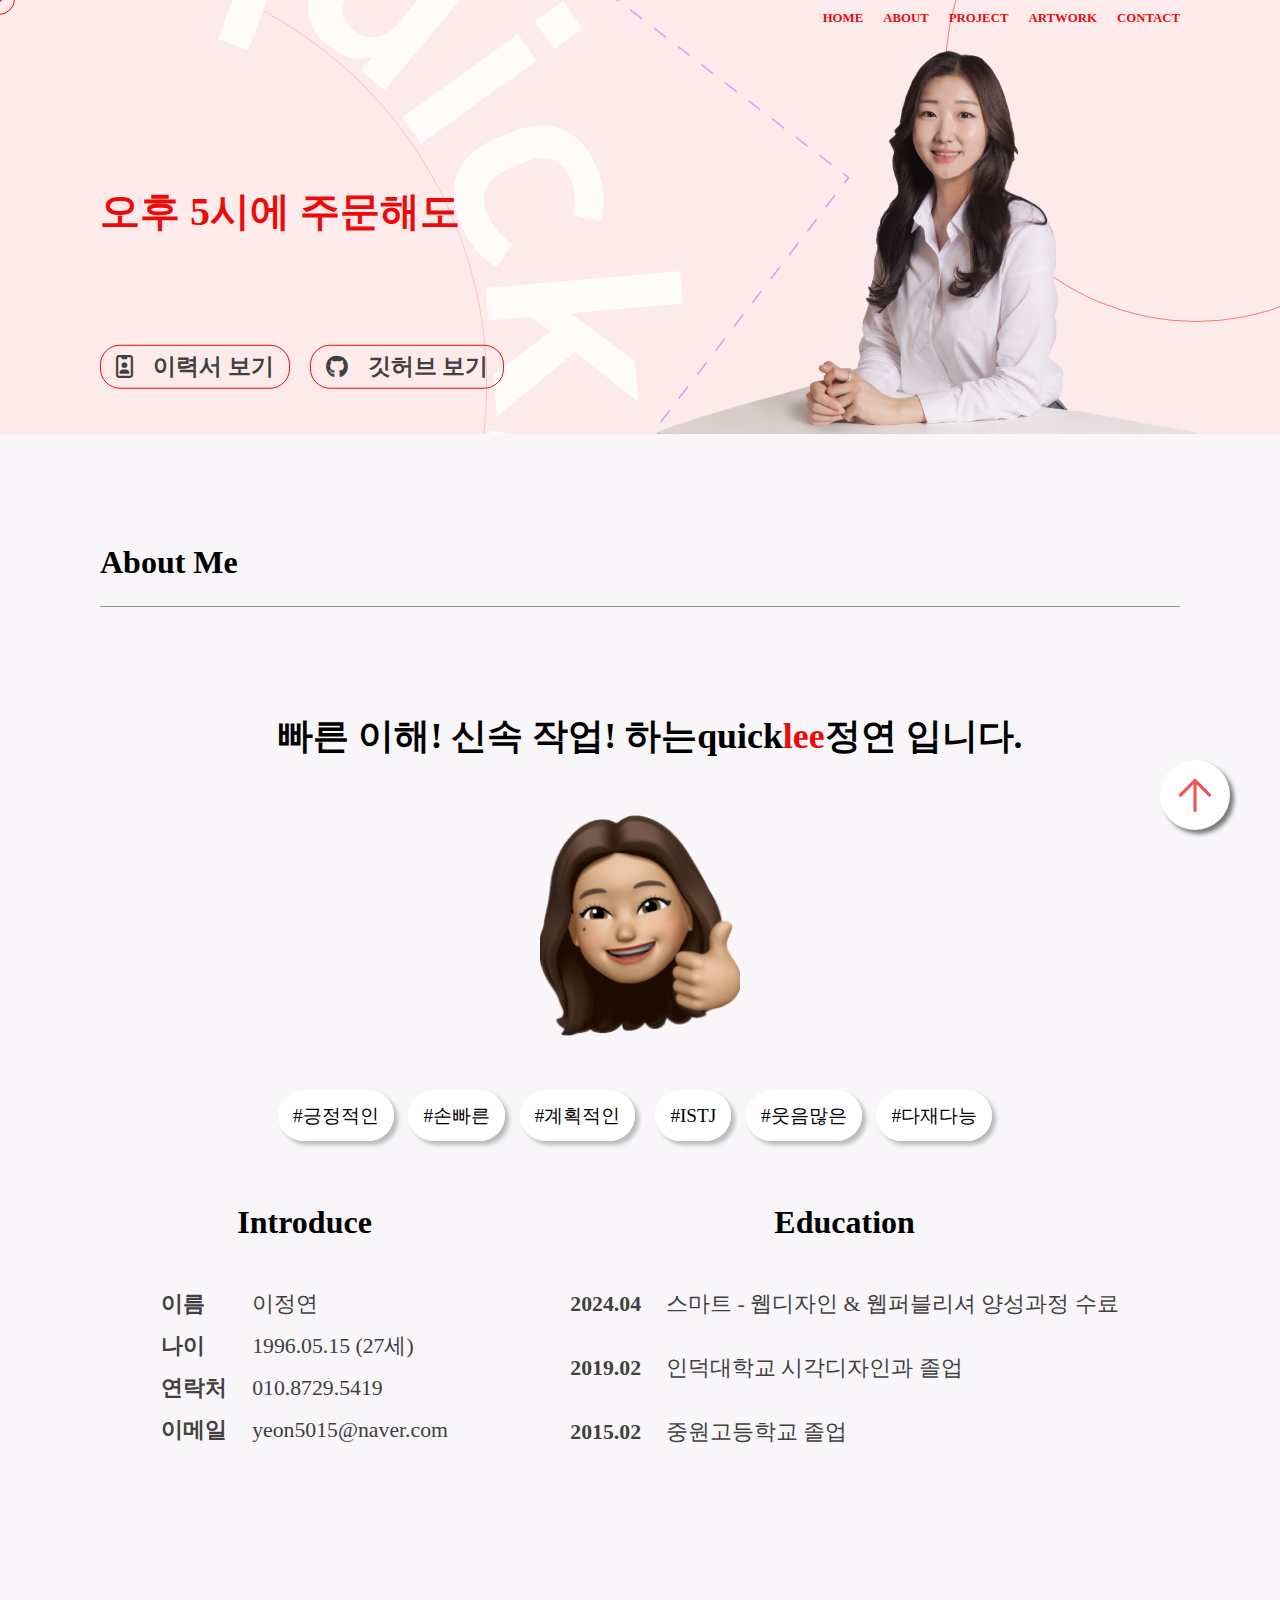
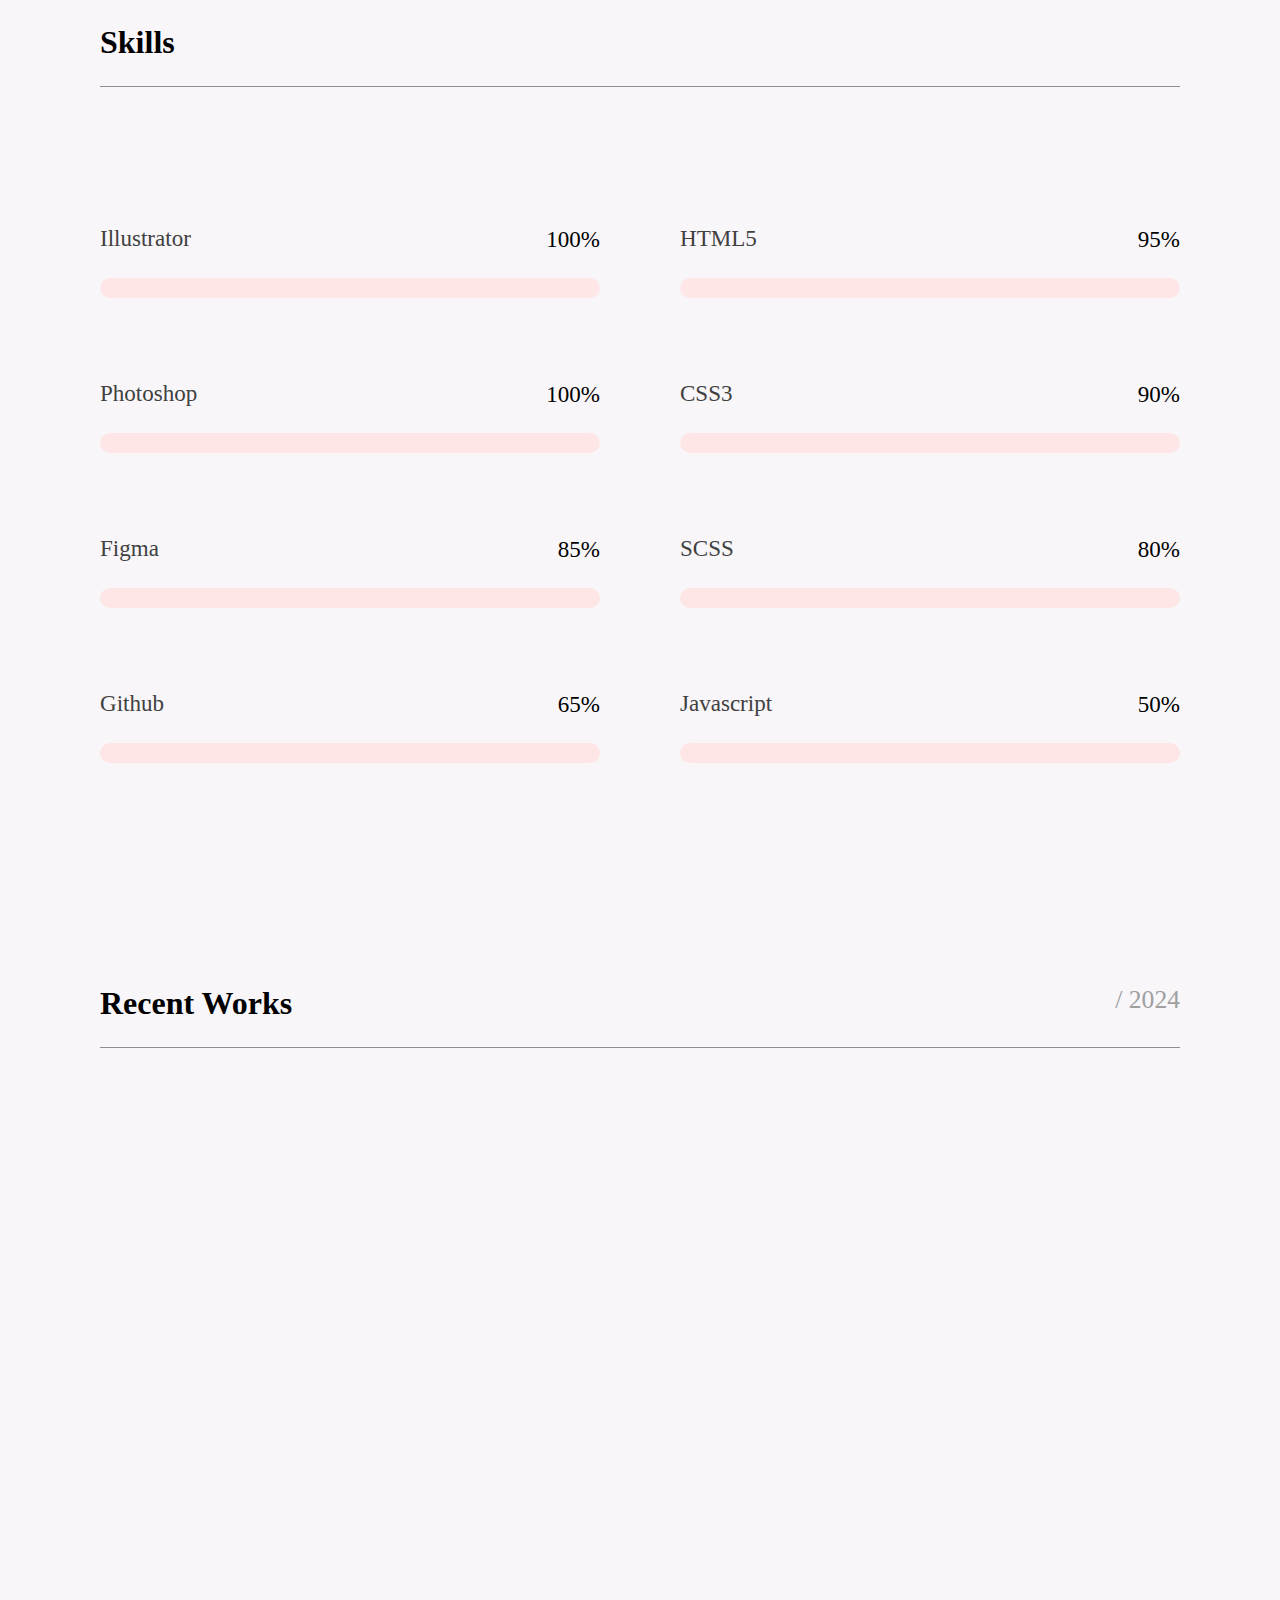
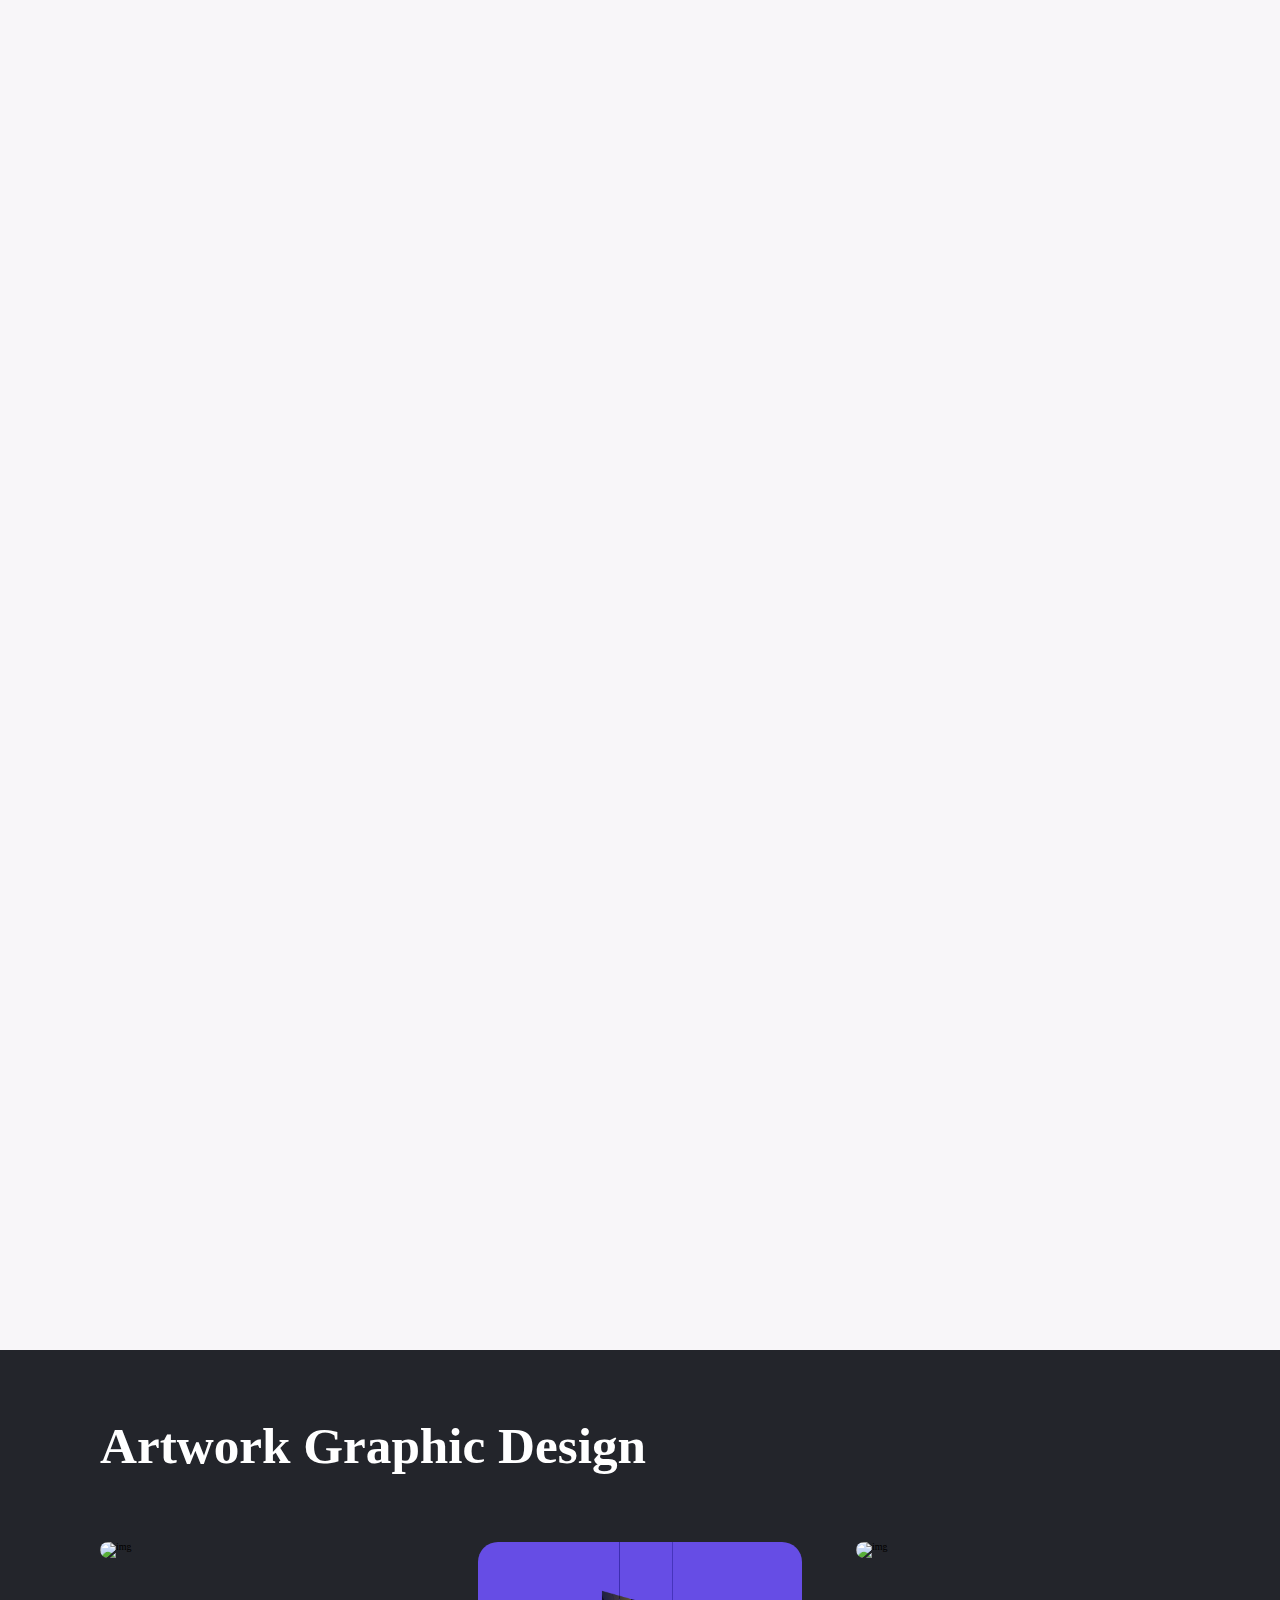
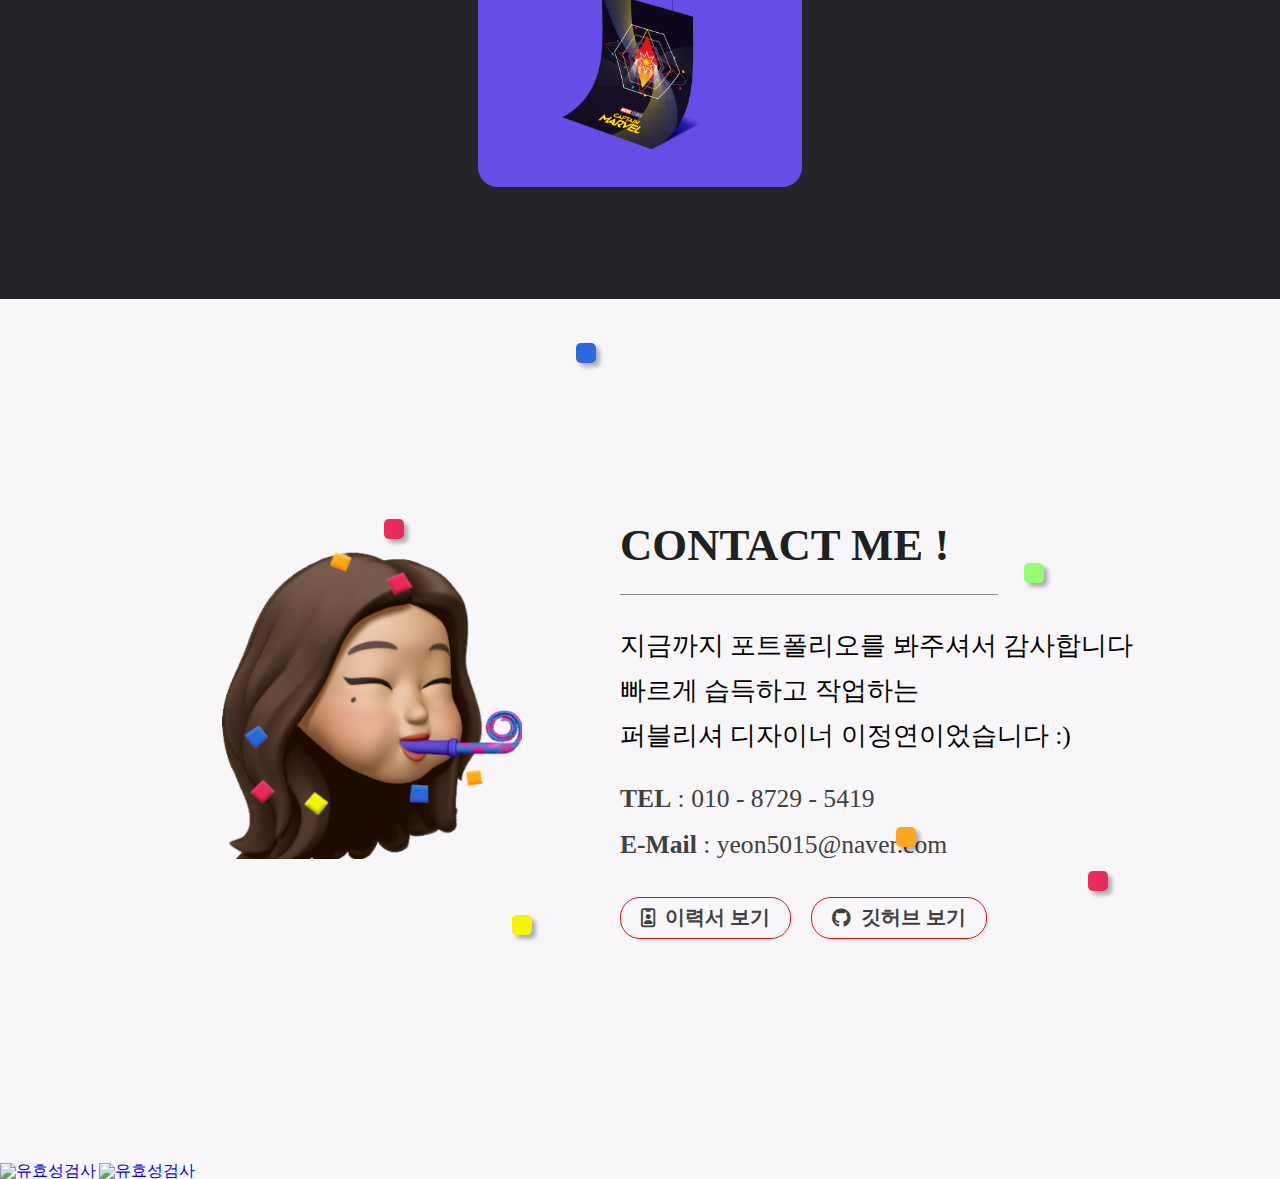
==== commit f6fa42f2: "new" ====
--- a/index.html
+++ b/index.html
@@ -261,10 +261,12 @@
                                 <p>
                                     HTML 구조를 배우며 가장 먼저 진행했던 프로젝트로
                                     <br>
-                                    기존 프로젝트의 디자인을 Photoshop과 Illustrator 
-                                    <br>
-                                    프로그램을
-                                    활용해 새롭게 디자인하는 작업을 진행했습니다.
+                                    <b>기존 프로젝트의 디자인을 Photoshop과 Illustrator </b>
+                                    <br>
+                                    <b>
+                                        프로그램을
+                                        활용해 새롭게 디자인하는 작업을 진행했습니다.
+                                    </b>
                                     <br>
                                     웹 접근성과 표준성을 준수하며
                                     스킵메뉴를 추가하고,
@@ -496,7 +498,7 @@
                             </div>
                             <div class="main_text">
                                 <p>
-                                    Figma를 사용하여 제작한 프로토타입 앱 멍데이입니다. 
+                                    <b>Figma를 사용하여 제작한 프로토타입 앱</b> 멍데이입니다. 
                                     <br>
                                     멍데이는 UI,UX디자인에 대한 이해를 바탕으로                             <br>
                                     만들어진 프로젝트입니다.
@@ -573,7 +575,7 @@
                             <div class="main_text">
                                 <p>Photoshop 프로그램을 사용해 제작한
                                     <br>
-                                    국립현대미술관 웹 리디자인입니다.
+                                    국립현대미술관 <b>웹 리디자인</b>입니다.
                                     <br>
                                     기존의 국립현대미술관은 분위기에 맞게 
                                     <br>
@@ -625,7 +627,7 @@
                           <span class="material-symbols-outlined">
                             stylus_note
                             </span>
-                            <p>Illustration</p>
+                            <p>Graphic</p>
                         </a>
                       </li>
                       <li class="graphic">
@@ -633,107 +635,59 @@
                           <span class="material-symbols-outlined">
                             photo_prints
                             </span>
-                            <p>Graphic</p>
+                            <p>Branding</p>
                         </a>
                       </li>
                   </ul>
                   <div class="artwork_img df">
                       <div id="tab1" class="editorial on">
                         <div class="imgbox">
-                            <img class="img" src="./img/editorial-mockup.png" alt="img">
+                            <img class="img" src="./img/editorial-poster-mockup.png" alt="img">
                             <div class="caption">
-                                <h2>북커버 디자인</h2>
-                                <p>제작기간 : 1주</p>
+                                <h2>편집 디자인</h2>
                                 <span>사용프로그램 : Photoshop Illustrator</span>
-                                <a href="#" class="pic" data-src="./gallery/editorial-book.html">자세히보기</a>
+                                <a href="#" class="pic" data-src="./gallery/editorial.html">자세히보기</a>
                             </div>
                             <div class="sm_caption">
                                 <h2>편집 디자인</h2>
                                 <span>사용프로그램 : Photoshop Illustrator</span>
-                                <a href="#" class="pic" data-src="./gallery/editorial-sm.html">자세히보기</a>
-                            </div>
-                        </div>
-                        <div class="imgbox">
-                            <img class="img" src="./img/editorial-banner-mockup.png" alt="img">
-                            <div class="caption">
-                                <h2>현수막 디자인</h2>
-                                <p>제작기간 : 1주</p>
-                                <span>사용프로그램 : Photoshop Illustrator</span>
-                                <a href="#" class="pic" data-src="./gallery/editorial-banner.html">자세히보기</a>
-                            </div>
-                        </div>
-                        <div class="imgbox">
-                            <img src="./img/editorial-poster-mockup.png" alt="img">
-                            <div class="caption">
-                                <h2>포스터 디자인</h2>
-                                <p>제작기간 : 1주</p>
-                                <span>사용프로그램 : Photoshop Illustrator</span>
-                                <a href="#" class="pic" data-src="./gallery/editorial-poster.html">자세히보기</a>
-                            </div>
-                        </div>
-                      </div>
-                      <div id="tab2" class="illustration">
-                        <div class="imgbox">
-                            <img class="img" src="./img/illustration-mockup-1.png" alt="img">
-                            <div class="caption">
-                                <h2>일러스트</h2>
-                                <p>제작기간 : 1~2일</p>
-                                <span>사용프로그램 :  Procreate</span>
-                            </div>
-                            <div class="sm_caption">
-                                <h2>일러스트</h2>
-                                <span>사용프로그램 : Procreate</span>
-                                <a href="#" class="pic" data-src="./gallery/illustration-sm.html">자세히보기</a>
-                            </div>
-                        </div>
-                        <div class="imgbox">
-                            <img class="img" src="./img/illustration-mockup-2.png" alt="img">
-                            <div class="caption">
-                                <h2>일러스트</h2>
-                                <p>제작기간 : 1~2일</p>
-                                <span>사용프로그램 :  Procreate</span>
-                            </div>
-                        </div>
-                        <div class="imgbox">
-                            <img src="./img/illustration-mockup-3.png" alt="img">
-                            <div class="caption">
-                                <h2>일러스트</h2>
-                                <p>제작기간 : 1~2일</p>
-                                <span>사용프로그램 :  Procreate</span>
-                            </div>
-                        </div>
-                      </div>
-                      <div id="tab3" class="graphic">
+                                <a href="#" class="pic" data-src="./gallery/editorial.html">자세히보기</a>
+                            </div>
+                        </div>
                         <div class="imgbox">
                             <img class="img" src="./img/graphic-poster-mockup.png" alt="img">
                             <div class="caption">
-                                <h2>영화포스터 리디자인</h2>
-                                <p>제작기간 : 1일</p>
+                                <h2>그래픽 디자인</h2>
                                 <span>사용프로그램 : Illustrator</span>
-                                <a href="#" class="pic" data-src="./gallery/graphic-poster-1.html">자세히보기</a>
-                            </div>
+                                <a href="#" class="pic" data-src="./gallery/graphic.html">자세히보기</a>
+                            </div>
+                        </div>
+                        <div class="imgbox">
+                            <img src="./img/brandingdesign-mockup.png" alt="img">
+                            <div class="caption">
+                                <h2>브랜딩 디자인</h2>
+                                <span>사용프로그램 : Photoshop Illustrator</span>
+                                <a href="#" class="pic" data-src="./gallery/branding.html">자세히보기</a>
+                            </div>
+                        </div>
+                      </div>
+                      <div id="tab2" class="graphic">
+                        <div class="imgbox">
+                            <img class="img" src="./img/graphic-poster-mockup.png" alt="img">
                             <div class="sm_caption">
                                 <h2>그래픽 디자인</h2>
                                 <span>사용프로그램 : Illustrator</span>
-                                <a href="#" class="pic" data-src="./gallery/graphic-sm.html">자세히보기</a>
-                            </div>
-                        </div>
+                                <a href="#" class="pic" data-src="./gallery/graphic.html">자세히보기</a>
+                            </div>
+                        </div>
+                      </div>
+                      <div id="tab3" class="illustration">
                         <div class="imgbox">
-                            <img class="img" src="./img/graphic-brand-mockup.png" alt="img">
-                            <div class="caption">
-                                <h2>브랜드 디자인</h2>
-                                <p>제작기간 : 1주</p>
-                                <span>사용프로그램 : Illustrator</span>
-                                <a href="#" class="pic" data-src="./gallery/graphic-poster-2.html">자세히보기</a>
-                            </div>
-                        </div>
-                        <div class="imgbox">
-                            <img src="./img/graphic-Illustration-img.png" alt="img">
-                            <div class="caption">
-                                <h2>그래픽 디자인</h2>
-                                <p>제작기간 : 1~2일</p>
-                                <span>사용프로그램 : Illustrator</span>
-                                <a href="#" class="pic" data-src="./gallery/graphic-poster-3.html">자세히보기</a>
+                            <img class="img" src="./img/brandingdesign-mockup.png" alt="img">
+                            <div class="sm_caption">
+                                <h2>브랜딩 디자인</h2>
+                                <span>사용프로그램 : Photoshop Illustrator</span>
+                                <a href="#" class="pic" data-src="./gallery/branding.html">자세히보기</a>
                             </div>
                         </div>
                       </div>
--- a/style/style.css
+++ b/style/style.css
@@ -1055,6 +1055,7 @@
 	color: #fff;
 }
 .artwork_btn{
+	display: none;
 	justify-content: space-between;
 	border-bottom: 1px solid #dfdfdf;
 }
@@ -1075,7 +1076,6 @@
 	font-weight: 600;
 }
 .artwork_img{
-	padding-top: calc(var(--row) * 3);
 	width: 100%;
 	height: 100%;
 	padding-bottom: calc(var(--row) * 4);
@@ -1105,6 +1105,11 @@
 .sm_caption{
 	display: none;
 }
+.graphic,
+.illustration{
+	display: none;
+}
+
 .imgbox .caption{
 	position: absolute;
 	top: 0;
@@ -1924,6 +1929,9 @@
 	.artwork{
 		padding: 80px 0;
 	}
+	.artwork_btn{
+		display: flex;
+	}
 	.artwork_btn li a{
 		padding: 10px 20px;
 		font-size: 2vh;
@@ -1988,6 +1996,10 @@
 		width: 540px;
 		height: 540px;
 	}
+	.graphic,
+	.illustration{
+	display: flex;
+	}
 	footer{
 		padding: 0;
 	}
